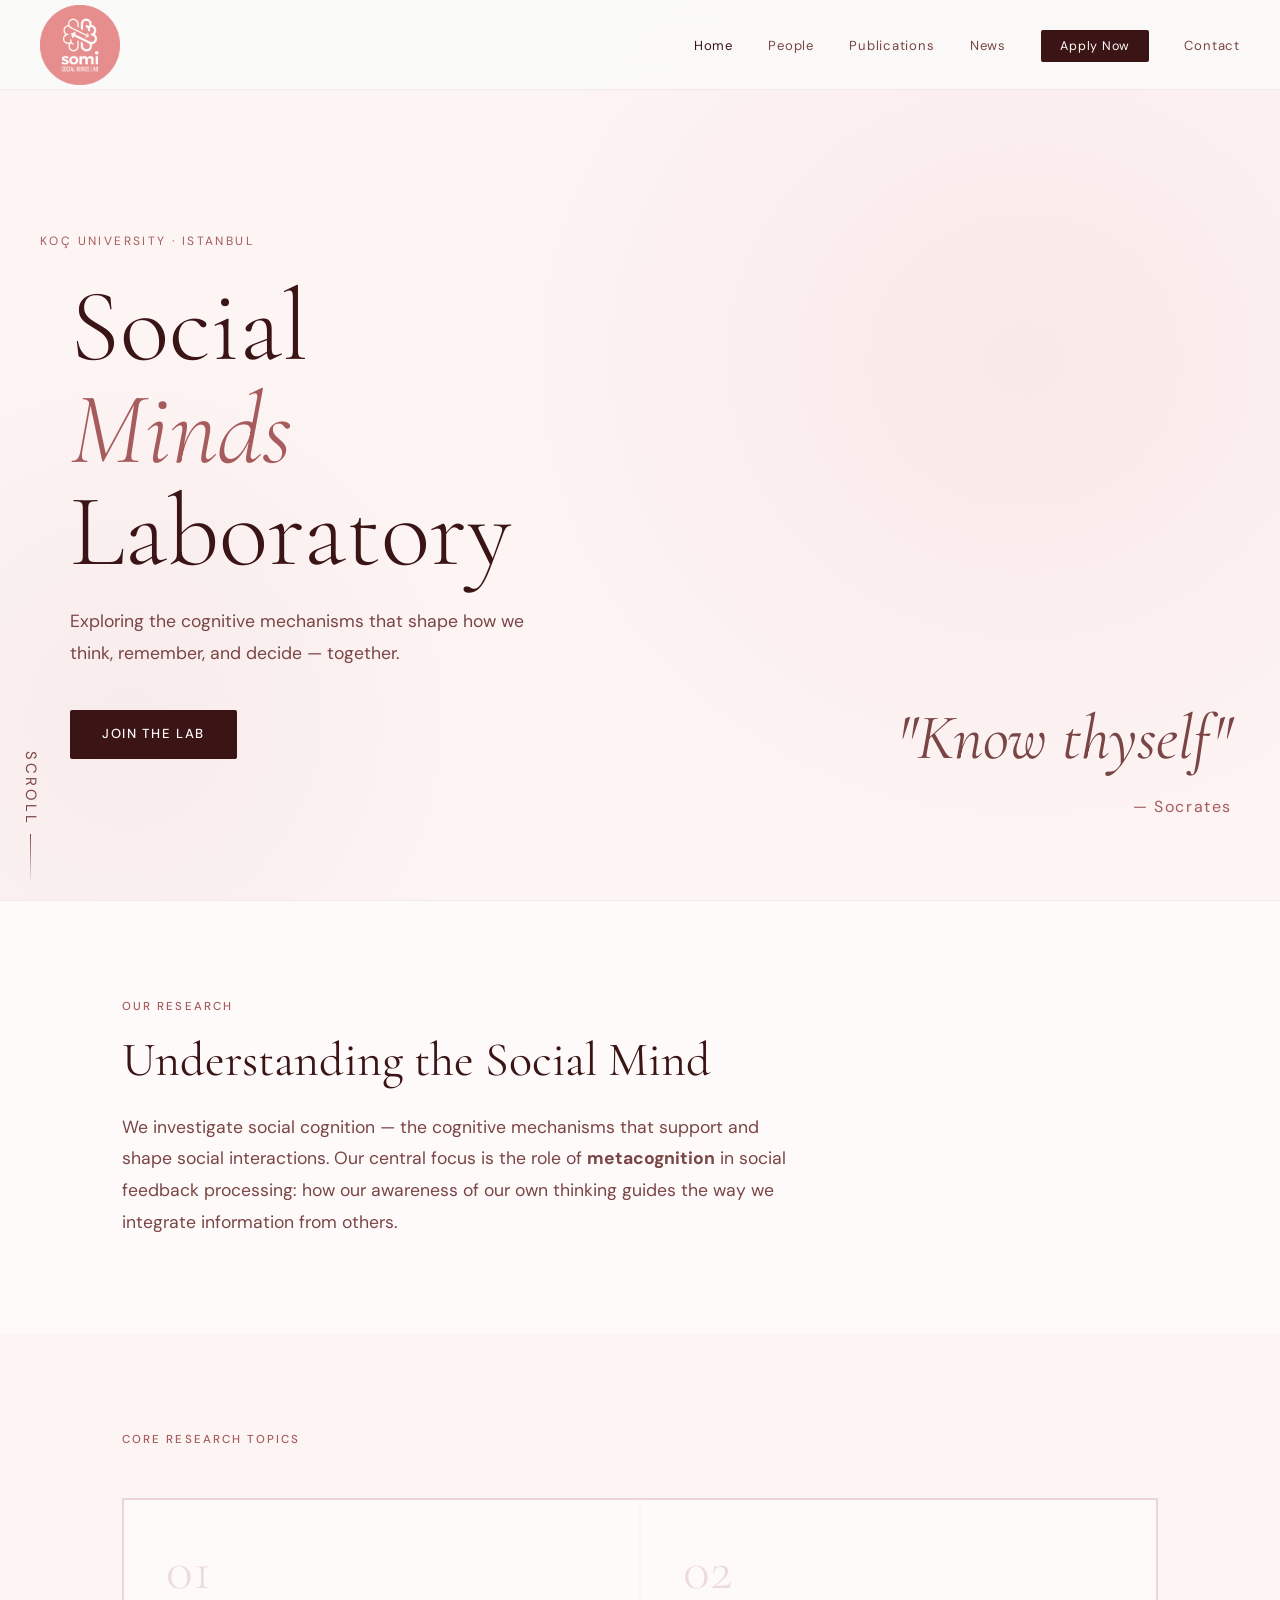
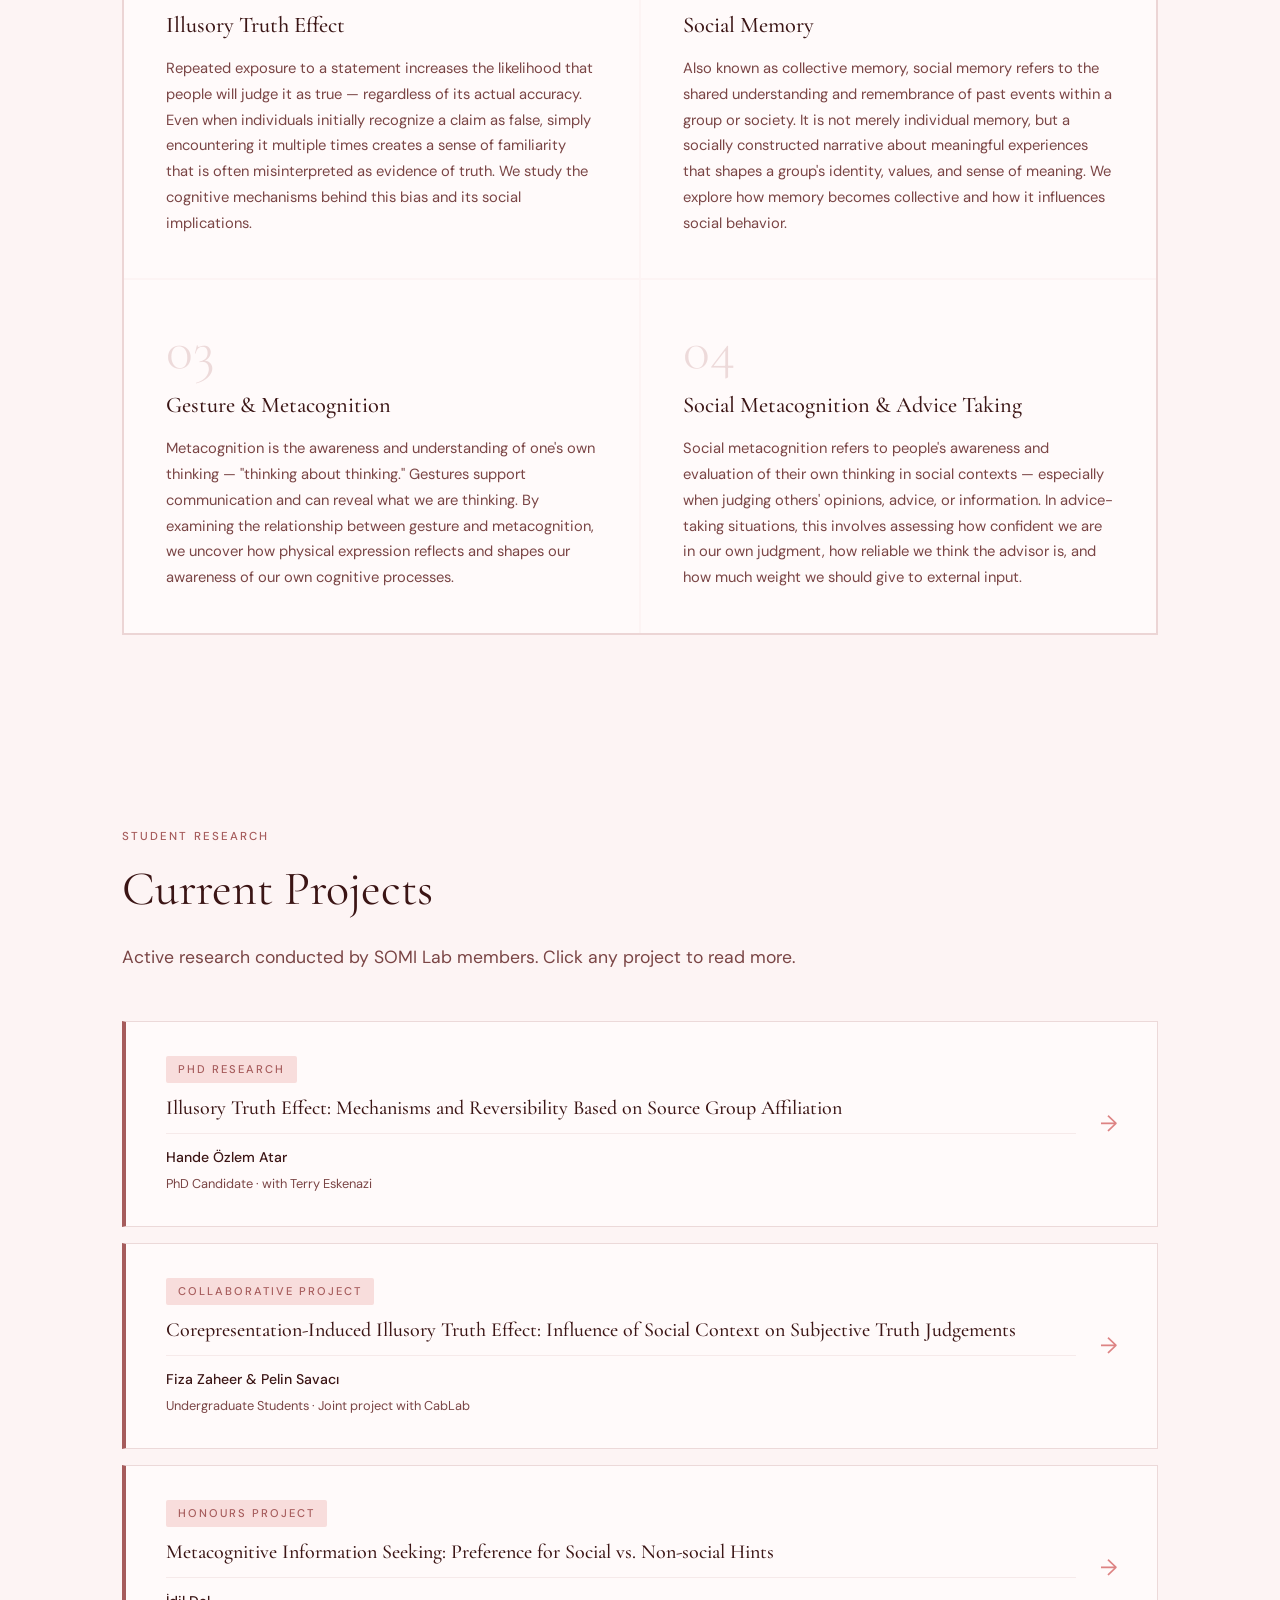
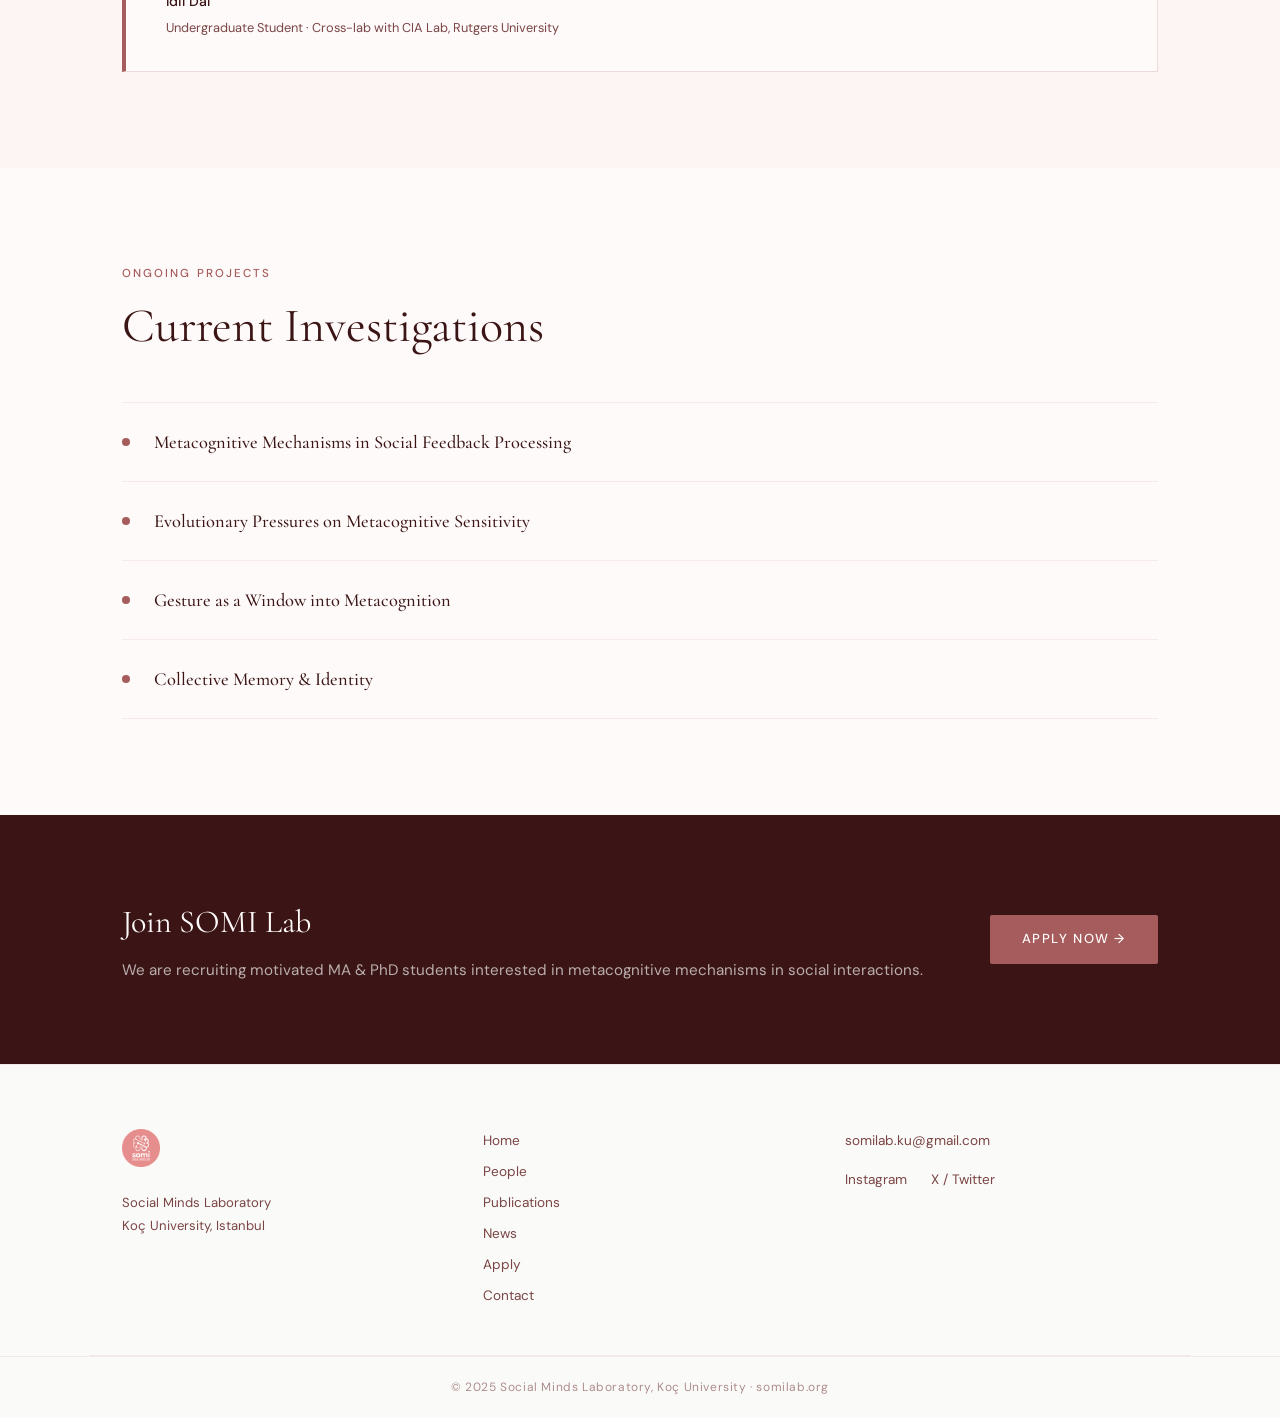
==== index.html @ 59a34cf5 "feat: add tab icon to remaining pages and include team member photos" ====
<!DOCTYPE html>
<html lang="en">
<head>
  <meta charset="UTF-8" />
  <meta name="viewport" content="width=device-width, initial-scale=1.0"/>
  <title>SOMI Lab — Social Minds Laboratory | Koç University</title>
  <link rel="preconnect" href="https://fonts.googleapis.com">
  <link rel="preconnect" href="https://fonts.gstatic.com" crossorigin>
  <link href="https://fonts.googleapis.com/css2?family=Cormorant+Garamond:ital,wght@0,300;0,400;0,500;0,600;1,300;1,400&family=DM+Sans:wght@300;400;500&display=swap" rel="stylesheet">
  <link rel="icon" type="image/png" href="logo.png">
  <link rel="stylesheet" href="style.css">
</head>
<body>

  <!-- NAV -->
  <nav id="navbar">
    <a href="index.html" class="nav-logo">
      <img src="logo.png" alt="SOMI Lab" class="nav-logo-img" onerror="this.style.display='none'; this.nextElementSibling.style.display='flex'">
      <span class="nav-logo-text" style="display:none"><span class="logo-somi">SOMI</span><span class="logo-lab">LAB</span></span>
    </a>
    <button class="hamburger" id="hamburger" aria-label="Menu">
      <span></span><span></span><span></span>
    </button>
    <ul class="nav-links" id="nav-links">
      <li><a href="index.html" class="active">Home</a></li>
      <li><a href="people.html">People</a></li>
      <li><a href="publications.html">Publications</a></li>
      <li><a href="news.html">News</a></li>
      <li><a href="apply.html" class="nav-apply">Apply Now</a></li>
      <li><a href="contact.html">Contact</a></li>
    </ul>
  </nav>

  <!-- HERO -->
  <header class="hero">
    <div class="hero-bg"></div>
    <div class="hero-content">
      <p class="hero-eyebrow">Koç University · Istanbul</p>
      <h1 class="hero-title">Social<br><em>Minds</em><br>Laboratory</h1>
      <p class="hero-sub">Exploring the cognitive mechanisms that shape how we think, remember, and decide — together.</p>
      <a href="apply.html" class="btn-primary">Join the Lab</a>
    </div>
    <div class="hero-quote">
      <blockquote>"Know thyself"</blockquote>
      <cite>— Socrates</cite>
    </div>
    <div class="hero-scroll">
      <span>Scroll</span>
      <div class="scroll-line"></div>
    </div>
  </header>

  <!-- RESEARCH INTRO -->
  <section class="section research-intro">
    <div class="container">
      <div class="section-label">Our Research</div>
      <h2 class="section-title">Understanding the Social Mind</h2>
      <p class="section-lead">We investigate social cognition — the cognitive mechanisms that support and shape social interactions. Our central focus is the role of <strong>metacognition</strong> in social feedback processing: how our awareness of our own thinking guides the way we integrate information from others.</p>
    </div>
  </section>

  <!-- RESEARCH TOPICS -->
  <section class="section topics-section">
    <div class="container">
      <div class="section-label">Core Research Topics</div>
      <div class="topics-grid">

        <div class="topic-card" data-index="01">
          <div class="topic-number">01</div>
          <h3>Illusory Truth Effect</h3>
          <p>Repeated exposure to a statement increases the likelihood that people will judge it as true — regardless of its actual accuracy. Even when individuals initially recognize a claim as false, simply encountering it multiple times creates a sense of familiarity that is often misinterpreted as evidence of truth. We study the cognitive mechanisms behind this bias and its social implications.</p>
        </div>

        <div class="topic-card" data-index="02">
          <div class="topic-number">02</div>
          <h3>Social Memory</h3>
          <p>Also known as collective memory, social memory refers to the shared understanding and remembrance of past events within a group or society. It is not merely individual memory, but a socially constructed narrative about meaningful experiences that shapes a group's identity, values, and sense of meaning. We explore how memory becomes collective and how it influences social behavior.</p>
        </div>

        <div class="topic-card" data-index="03">
          <div class="topic-number">03</div>
          <h3>Gesture &amp; Metacognition</h3>
          <p>Metacognition is the awareness and understanding of one's own thinking — "thinking about thinking." Gestures support communication and can reveal what we are thinking. By examining the relationship between gesture and metacognition, we uncover how physical expression reflects and shapes our awareness of our own cognitive processes.</p>
        </div>

        <div class="topic-card" data-index="04">
          <div class="topic-number">04</div>
          <h3>Social Metacognition &amp; Advice Taking</h3>
          <p>Social metacognition refers to people's awareness and evaluation of their own thinking in social contexts — especially when judging others' opinions, advice, or information. In advice-taking situations, this involves assessing how confident we are in our own judgment, how reliable we think the advisor is, and how much weight we should give to external input.</p>
        </div>

      </div>
    </div>
  </section>

  <!-- STUDENT RESEARCH -->
  <section class="section student-research-section">
    <div class="container">
      <div class="section-label">Student Research</div>
      <h2 class="section-title">Current Projects</h2>
      <p class="section-lead" style="margin-bottom:3rem;">Active research conducted by SOMI Lab members. Click any project to read more.</p>

      <div class="student-research-grid">

        <button type="button" class="student-research-card" data-sr="hande">
          <div class="sr-card-inner">
            <div class="sr-tag">PhD Research</div>
            <h3>Illusory Truth Effect: Mechanisms and Reversibility Based on Source Group Affiliation</h3>
            <div class="sr-meta">
              <span class="sr-author">Hande Özlem Atar</span>
              <span class="sr-role">PhD Candidate · with Terry Eskenazi</span>
            </div>
          </div>
          <span class="sr-arrow">→</span>
        </button>

        <button type="button" class="student-research-card" data-sr="pelin-fiza">
          <div class="sr-card-inner">
            <div class="sr-tag">Collaborative Project</div>
            <h3>Corepresentation-Induced Illusory Truth Effect: Influence of Social Context on Subjective Truth Judgements</h3>
            <div class="sr-meta">
              <span class="sr-author">Fiza Zaheer &amp; Pelin Savacı</span>
              <span class="sr-role">Undergraduate Students · Joint project with CabLab</span>
            </div>
          </div>
          <span class="sr-arrow">→</span>
        </button>

        <button type="button" class="student-research-card" data-sr="idil">
          <div class="sr-card-inner">
            <div class="sr-tag">Honours Project</div>
            <h3>Metacognitive Information Seeking: Preference for Social vs. Non-social Hints</h3>
            <div class="sr-meta">
              <span class="sr-author">İdil Dal</span>
              <span class="sr-role">Undergraduate Student · Cross-lab with CIA Lab, Rutgers University</span>
            </div>
          </div>
          <span class="sr-arrow">→</span>
        </button>

      </div>
    </div>
  </section>

  <!-- STUDENT RESEARCH MODAL -->
  <div class="sr-modal" id="sr-modal" aria-hidden="true" role="dialog" aria-modal="true" aria-labelledby="sr-modal-title">
    <div class="sr-modal-backdrop" data-sr-close></div>
    <div class="sr-modal-card" role="document">
      <button type="button" class="sr-modal-close" data-sr-close aria-label="Close">×</button>
      <div class="sr-modal-tag" id="sr-modal-tag"></div>
      <h3 class="sr-modal-title" id="sr-modal-title"></h3>
      <p class="sr-modal-body" id="sr-modal-body"></p>
      <div class="sr-modal-footer" id="sr-modal-footer"></div>
    </div>
  </div>

  <template id="sr-details">
    <div data-sr="hande"
         data-tag="PhD Research"
         data-title="Illusory Truth Effect: Mechanisms and Reversibility Based on Source Group Affiliation"
         data-body="The illusory truth effect is simply the tendency for repeated information to feel more true. Most research has explained this effect from a cognitive perspective, showing that repetition makes information easier to process, which increases perceived truth. Our research explores the social side of this phenomenon. We investigate whether the source of information matters: Does repeated information seem more believable when it comes from an ingroup member rather than an outgroup member? By studying how repetition and social identity interact, we aim to better understand how people form beliefs in real social environments where information always comes from someone."
         data-author="Hande Özlem Atar"
         data-role="PhD Candidate · in collaboration with Terry Eskenazi">
    </div>
    <div data-sr="pelin-fiza"
         data-tag="Collaborative Project"
         data-title="Corepresentation-Induced Illusory Truth Effect: Influence of Social Context on Subjective Truth Judgements"
         data-body="This study investigates the Joint Illusory Truth Effect, examining whether the tendency to judge repeated information as more true also operates in social contexts. While previous research shows that repetition increases perceived truth through processing fluency, other studies demonstrate that working with a partner influences what people encode and remember (the joint memory effect). We integrate these perspectives to test whether information relevant to a partner also receives higher truth ratings. Participants complete tasks either alone or with a partner and later evaluate the truth of statements. We expect repetition to increase truth ratings and predict that partner-relevant statements will be judged as more true in joint settings."
         data-author="Fiza Zaheer &amp; Pelin Savacı"
         data-role="Undergraduate Students · Joint project with the Cognition and Behaviour Lab (CabLab) under Asst. Prof. Terry Eskenazi &amp; Asst. Prof. Aysecan Boduroglu">
    </div>
    <div data-sr="idil"
         data-tag="Honours Project"
         data-title="Metacognitive Information Seeking: Preference for Social vs. Non-social Hints"
         data-body="Metacognition is commonly defined as 'thinking about thinking.' We mostly measure it by asking people how confident they are in their decision (confidence judgements) or by observing whether they seek out more information before finalising their decision. These metacognitive behaviours are influenced by both the stimulus itself and social cues, such as advice from others. However, the extent to which people value social information may vary from person to person, potentially depending on prior beliefs. In this study, we ask: 'Do people value information from others more (and choose social cues), or do they rely on their own perception (and choose non-social cues) when making a perceptual decision?' Our aim is to uncover how different individuals utilise social information in their metacognitive processes."
         data-author="İdil Dal"
         data-role="Undergraduate Student · Cross-lab Honours Project in collaboration with Prof. Robrecht van der Wel, Director of the Cognition In Action (CIA) Laboratory at Rutgers University">
    </div>
  </template>
  <section class="section projects-teaser">
    <div class="container">
      <div class="section-label">Ongoing Projects</div>
      <h2 class="section-title">Current Investigations</h2>
      <div class="projects-list">
        <button type="button" class="project-item" data-project="metacognitive-feedback">
          <span class="project-dot"></span>
          <div>
            <h4>Metacognitive Mechanisms in Social Feedback Processing</h4>
          </div>
          <span class="project-arrow" aria-hidden="true">→</span>
        </button>
        <button type="button" class="project-item" data-project="evolutionary-pressures">
          <span class="project-dot"></span>
          <div>
            <h4>Evolutionary Pressures on Metacognitive Sensitivity</h4>
          </div>
          <span class="project-arrow" aria-hidden="true">→</span>
        </button>
        <button type="button" class="project-item" data-project="gesture-metacognition">
          <span class="project-dot"></span>
          <div>
            <h4>Gesture as a Window into Metacognition</h4>
          </div>
          <span class="project-arrow" aria-hidden="true">→</span>
        </button>
        <button type="button" class="project-item" data-project="collective-memory">
          <span class="project-dot"></span>
          <div>
            <h4>Collective Memory &amp; Identity</h4>
          </div>
          <span class="project-arrow" aria-hidden="true">→</span>
        </button>
      </div>
    </div>
  </section>

  <!-- ONGOING PROJECTS TEASER -->
  <div class="project-modal" id="project-modal" aria-hidden="true" role="dialog" aria-modal="true" aria-labelledby="project-modal-title">
    <div class="project-modal-backdrop" data-modal-close></div>
    <div class="project-modal-card" role="document">
      <button type="button" class="project-modal-close" data-modal-close aria-label="Close">×</button>
      <div class="project-modal-label">Ongoing Project</div>
      <h3 class="project-modal-title" id="project-modal-title"></h3>
      <p class="project-modal-body"></p>
    </div>
  </div>

  <template id="project-details">
    <div data-project="metacognitive-feedback" data-title="Metacognitive Mechanisms in Social Feedback Processing">How do we weigh social information against our own beliefs? We investigate the cognitive architecture underlying advice taking and social learning.</div>
    <div data-project="evolutionary-pressures" data-title="Evolutionary Pressures on Metacognitive Sensitivity">Exploring whether evolutionary pressures can create transient changes in metacognitive sensitivities in social contexts.</div>
    <div data-project="gesture-metacognition" data-title="Gesture as a Window into Metacognition">Using gesture production and analysis to understand how people monitor and regulate their own thinking during social interaction.</div>
    <div data-project="collective-memory" data-title="Collective Memory &amp; Identity">How socially constructed narratives of the past shape group identity, intergroup dynamics, and individual behavior.</div>
  </template>

  <!-- CTA -->
  <section class="section cta-section">
    <div class="container cta-inner">
      <div class="cta-text">
        <h2>Join SOMI Lab</h2>
        <p>We are recruiting motivated MA &amp; PhD students interested in metacognitive mechanisms in social interactions.</p>
      </div>
      <a href="apply.html" class="btn-primary">Apply Now →</a>
    </div>
  </section>

  <!-- FOOTER -->
  <footer class="footer">
    <div class="container footer-inner">
      <div class="footer-brand">
        <img src="logo.png" alt="SOMI Lab" class="footer-logo-img" onerror="this.style.display='none'">
        <p>Social Minds Laboratory<br>Koç University, Istanbul</p>
      </div>
      <div class="footer-links">
        <a href="index.html">Home</a>
        <a href="people.html">People</a>
        <a href="publications.html">Publications</a>
        <a href="news.html">News</a>
        <a href="apply.html">Apply</a>
        <a href="contact.html">Contact</a>
      </div>
      <div class="footer-contact">
        <a href="mailto:somilab.ku@gmail.com">somilab.ku@gmail.com</a>
        <div class="footer-social">
          <a href="https://www.instagram.com/somilab.ku/" target="_blank">Instagram</a>
          <a href="https://x.com/labsomi" target="_blank">X / Twitter</a>
        </div>
      </div>
    </div>
    <div class="footer-bottom">
      <p>© 2025 Social Minds Laboratory, Koç University · somilab.org</p>
    </div>
  </footer>

  <script src="main.js"></script>
</body>
</html>
---- style.css ----
/* =========================================
   SOMI LAB — style.css
   Aesthetic: Editorial / Academic Refined
   Palette: Off-white, deep slate, warm gold accent
   Fonts: Cormorant Garamond (display) + DM Sans (body)
   ========================================= */

:root {
  --cream: #fdf4f4;
  --white: #fffafa;
  --slate: #3b1515;
  --slate-mid: #5c2a2a;
  --slate-light: #7a4545;
  --gold: #A65C5C;
  --gold-light: #DD8383;
  --gold-pale: #F8DDDC;
  --accent-mid: #E6A9A8;
  --border: rgba(166, 92, 92, 0.2);
  --border-light: rgba(166, 92, 92, 0.10);
  --font-display: 'Cormorant Garamond', Georgia, serif;
  --font-body: 'DM Sans', system-ui, sans-serif;
  --nav-h: 90px;
}

*, *::before, *::after { box-sizing: border-box; margin: 0; padding: 0; }

html { scroll-behavior: smooth; }

body {
  background: var(--white);
  color: var(--slate);
  font-family: var(--font-body);
  font-size: 16px;
  line-height: 1.7;
  -webkit-font-smoothing: antialiased;
}

/* ---- UTILS ---- */
.container {
  max-width: 1100px;
  margin: 0 auto;
  padding: 0 2rem;
}

.section {
  padding: 6rem 0;
}

.section-label {
  font-family: var(--font-body);
  font-size: 0.72rem;
  font-weight: 500;
  letter-spacing: 0.18em;
  text-transform: uppercase;
  color: var(--gold);
  margin-bottom: 1rem;
}

.section-title {
  font-family: var(--font-display);
  font-size: clamp(2rem, 4vw, 3rem);
  font-weight: 400;
  line-height: 1.15;
  color: var(--slate);
  margin-bottom: 1.5rem;
}

.section-lead {
  font-size: 1.1rem;
  color: var(--slate-light);
  max-width: 680px;
  line-height: 1.8;
}

/* ---- NAVBAR ---- */
#navbar {
  position: fixed;
  top: 0; left: 0; right: 0;
  z-index: 100;
  height: var(--nav-h);
  display: flex;
  align-items: center;
  justify-content: space-between;
  padding: 0 2.5rem;
  background: rgba(250, 250, 248, 0.92);
  backdrop-filter: blur(12px);
  border-bottom: 1px solid var(--border-light);
  transition: box-shadow 0.3s;
}

#navbar.scrolled {
  box-shadow: 0 2px 20px rgba(166,92,92,0.10);
}

.nav-logo {
  text-decoration: none;
  display: flex;
  align-items: baseline;
  gap: 0.1em;
}

.logo-somi {
  font-family: var(--font-display);
  font-size: 1.5rem;
  font-weight: 600;
  color: var(--slate);
  letter-spacing: 0.05em;
}

.logo-lab {
  font-family: var(--font-body);
  font-size: 0.75rem;
  font-weight: 400;
  letter-spacing: 0.2em;
  text-transform: uppercase;
  color: var(--gold);
  margin-left: 0.3em;
}

.nav-links {
  list-style: none;
  display: flex;
  align-items: center;
  gap: 2.2rem;
}

.nav-links a {
  text-decoration: none;
  font-size: 0.82rem;
  font-weight: 400;
  letter-spacing: 0.06em;
  color: var(--slate-light);
  transition: color 0.2s;
}

.nav-links a:hover,
.nav-links a.active {
  color: var(--slate);
}

.nav-apply {
  background: var(--slate) !important;
  color: var(--white) !important;
  padding: 0.5rem 1.2rem;
  border-radius: 2px;
  font-size: 0.78rem !important;
  letter-spacing: 0.1em;
  transition: background 0.2s !important;
}

.nav-apply:hover {
  background: var(--gold) !important;
}

.hamburger {
  display: none;
  flex-direction: column;
  gap: 5px;
  background: none;
  border: none;
  cursor: pointer;
  padding: 4px;
}

.hamburger span {
  display: block;
  width: 24px;
  height: 1.5px;
  background: var(--slate);
  transition: all 0.3s;
}

/* ---- HERO ---- */
.hero {
  min-height: 100vh;
  display: flex;
  align-items: center;
  position: relative;
  overflow: hidden;
  padding-top: var(--nav-h);
  background: var(--cream);
}

.hero-bg {
  position: absolute;
  inset: 0;
  background:
    radial-gradient(ellipse 60% 80% at 80% 40%, rgba(221,131,131,0.10) 0%, transparent 70%),
    radial-gradient(ellipse 40% 60% at 10% 80%, rgba(166,92,92,0.06) 0%, transparent 70%);
}

.hero-content {
  position: relative;
  z-index: 1;
  padding: 0 2.5rem;
  max-width: 700px;
  animation: fadeUp 0.9s ease both;
}

.hero-eyebrow {
  font-family: var(--font-body);
  font-size: 0.75rem;
  letter-spacing: 0.2em;
  text-transform: uppercase;
  color: var(--gold);
  margin-bottom: 1.5rem;
}

.hero-title {
  font-family: var(--font-display);
  font-size: clamp(3.5rem, 8vw, 7rem);
  font-weight: 300;
  line-height: 1.0;
  color: var(--slate);
  margin-left: 30px; 
  margin-bottom: 1.5rem;
}

.hero-title em {
  font-style: italic;
  color: var(--gold); 
}

.hero-sub {
  font-size: 1.1rem;
  color: var(--slate-light);
  max-width: 480px;
  line-height: 1.8;
  margin-bottom: 2.5rem;
  margin-left: 30px; 
}

.btn-primary {
  display: inline-block;
  background: var(--slate);
  color: var(--white);
  text-decoration: none;
  padding: 0.85rem 2rem;
  font-size: 0.82rem;
  font-weight: 500;
  letter-spacing: 0.12em;
  text-transform: uppercase;
  border-radius: 2px;
  margin-left: 30px; 
  transition: background 0.2s, transform 0.2s;
}

.btn-primary:hover {
  background: var(--gold);
  transform: translateY(-1px);
}

.btn-outline {
  display: inline-block;
  border: 1px solid var(--slate);
  color: var(--slate);
  text-decoration: none;
  padding: 0.7rem 1.5rem;
  font-size: 0.82rem;
  font-weight: 500;
  letter-spacing: 0.1em;
  text-transform: uppercase;
  border-radius: 2px;
  transition: all 0.2s;
}
.btn-outline:hover {
  background: var(--slate);
  color: var(--white);
}

.hero-quote {
  position: absolute;
  bottom: 5rem;
  right: 3rem;
  text-align: right;
  animation: fadeUp 1.1s 0.3s ease both;
}

.hero-quote blockquote {
  font-family: var(--font-display);
  font-style: italic;
  font-size: 4.0rem;
  color: var(--slate-light);
}

.hero-quote cite {
  font-size: 1.0rem;
  letter-spacing: 0.1em;
  color: var(--gold);
  font-style: normal;
}

.hero-scroll {
  position: absolute;
  left: 1.1em;
  bottom: 1rem;
  display: flex;
  flex-direction: column;
  align-items: center;
  gap: 0.5rem;
}

.hero-scroll span {
  font-size: 0.93rem;
  letter-spacing: 0.2em;
  text-transform: uppercase;
  color: var(--slate-light);
  writing-mode: vertical-lr;
}

.scroll-line {
  width: 1px;
  height: 50px;
  background: linear-gradient(to bottom, var(--slate-light), transparent);
  animation: scrollPulse 2s ease-in-out infinite;
}

/* ---- RESEARCH INTRO ---- */
.research-intro {
  background: var(--white);
  border-top: 1px solid var(--border-light);
}

/* ---- TOPICS ---- */
.topics-section {
  background: var(--cream);
}

.topics-grid {
  display: grid;
  grid-template-columns: 1fr 1fr;
  gap: 2px;
  margin-top: 3rem;
  border: 2px solid var(--border);
}

.topic-card {
  background: var(--white);
  padding: 2.5rem;
  position: relative;
  transition: background 0.3s;
  border: 2px solid transparent;
}

.topic-card:hover {
  background: var(--gold-pale);
  border-color: var(--gold-light);
  z-index: 1;
}

.topic-number {
  font-family: var(--font-display);
  font-size: 3.5rem;
  font-weight: 300;
  color: var(--border);
  line-height: 1;
  margin-bottom: 0.5rem;
  transition: color 0.3s;
}

.topic-card:hover .topic-number {
  color: var(--gold-light);
}

.topic-card h3 {
  font-family: var(--font-display);
  font-size: 1.4rem;
  font-weight: 500;
  color: var(--slate);
  margin-bottom: 0.75rem;
}

.topic-card p {
  font-size: 0.92rem;
  color: var(--slate-light);
  line-height: 1.75;
}

/* ---- PROJECTS ---- */
.projects-teaser {
  background: var(--white);
}

.projects-list {
  margin-top: 3rem;
  display: flex;
  flex-direction: column;
  gap: 0;
}

.project-item {
  display: flex;
  gap: 1.5rem;
  align-items: center;
  padding: 1.75rem 0;
  border-bottom: 1px solid var(--border-light);
  width: 100%;
  background: transparent;
  border-left: none;
  border-right: none;
  border-top: none;
  font-family: inherit;
  text-align: left;
  cursor: pointer;
  color: inherit;
  transition: padding 0.25s ease, background 0.25s ease;
}

.project-item:hover,
.project-item:focus-visible {
  padding-left: 0.75rem;
  background: linear-gradient(90deg, var(--gold-pale) 0%, transparent 100%);
  outline: none;
}

.project-item:focus-visible {
  box-shadow: inset 2px 0 0 var(--gold);
}

.project-item:first-child {
  border-top: 1px solid var(--border-light);
}

.project-dot {
  flex-shrink: 0;
  width: 8px;
  height: 8px;
  border-radius: 50%;
  background: var(--gold);
}

.project-item > div {
  flex: 1;
}

.project-item h4 {
  font-family: var(--font-display);
  font-size: 1.15rem;
  font-weight: 500;
  color: var(--slate);
  margin-bottom: 0;
}

.project-arrow {
  flex-shrink: 0;
  font-family: var(--font-body);
  font-size: 1.1rem;
  color: var(--gold);
  opacity: 0;
  transform: translateX(-6px);
  transition: opacity 0.25s ease, transform 0.25s ease;
}

.project-item:hover .project-arrow,
.project-item:focus-visible .project-arrow {
  opacity: 1;
  transform: translateX(0);
}

/* ---- PROJECT MODAL ---- */
.project-modal {
  position: fixed;
  inset: 0;
  display: none;
  align-items: center;
  justify-content: center;
  z-index: 1000;
  padding: 1.5rem;
}

.project-modal.open {
  display: flex;
}

.project-modal-backdrop {
  position: absolute;
  inset: 0;
  background: rgba(166, 92, 92, 0.55);
  backdrop-filter: blur(4px);
  -webkit-backdrop-filter: blur(4px);
  animation: project-modal-fade 0.25s ease;
}

.project-modal-card {
  position: relative;
  background: var(--white);
  max-width: 560px;
  width: 100%;
  padding: 3rem 2.5rem 2.5rem;
  border-radius: 4px;
  box-shadow: 0 30px 80px -20px rgba(166, 92, 92, 0.35);
  border-top: 3px solid var(--gold);
  animation: project-modal-rise 0.3s cubic-bezier(0.2, 0.8, 0.2, 1);
}

.project-modal-close {
  position: absolute;
  top: 0.75rem;
  right: 1rem;
  background: transparent;
  border: none;
  font-size: 1.75rem;
  line-height: 1;
  color: var(--slate-light);
  cursor: pointer;
  padding: 0.25rem 0.5rem;
  transition: color 0.2s ease;
}

.project-modal-close:hover {
  color: var(--gold);
}

.project-modal-label {
  font-family: var(--font-body);
  font-size: 0.72rem;
  font-weight: 500;
  letter-spacing: 0.18em;
  text-transform: uppercase;
  color: var(--gold);
  margin-bottom: 0.75rem;
}

.project-modal-title {
  font-family: var(--font-display);
  font-size: clamp(1.4rem, 2.5vw, 1.8rem);
  font-weight: 500;
  color: var(--slate);
  line-height: 1.25;
  margin-bottom: 1rem;
}

.project-modal-body {
  font-size: 0.98rem;
  color: var(--slate-light);
  line-height: 1.7;
}

@keyframes project-modal-fade {
  from { opacity: 0; }
  to { opacity: 1; }
}

@keyframes project-modal-rise {
  from { opacity: 0; transform: translateY(12px); }
  to { opacity: 1; transform: translateY(0); }
}

body.modal-open {
  overflow: hidden;
}

/* ---- CTA ---- */
.cta-section {
  background: var(--slate);
  padding: 5rem 0;
}

.cta-inner {
  display: flex;
  align-items: center;
  justify-content: space-between;
  gap: 2rem;
}

.cta-text h2 {
  font-family: var(--font-display);
  font-size: 2rem;
  font-weight: 400;
  color: var(--white);
  margin-bottom: 0.5rem;
}

.cta-text p {
  color: rgba(255,255,255,0.65);
  font-size: 0.95rem;
}

.cta-section .btn-primary {
  background: var(--gold);
  white-space: nowrap;
  flex-shrink: 0;
}

.cta-section .btn-primary:hover {
  background: var(--gold-light);
}

/* ---- PAGE HEADER ---- */
.page-header {
  padding-top: calc(var(--nav-h) + 4rem);
  padding-bottom: 4rem;
  background: var(--cream);
  border-bottom: 1px solid var(--border);
}

.page-header--dark {
  background: var(--slate);
}

.page-header--dark .section-label {
  color: var(--gold-light);
}

.page-header--dark .page-title {
  color: var(--white);
}

.page-header--dark .page-subtitle {
  color: rgba(255,255,255,0.6);
}

.page-title {
  font-family: var(--font-display);
  font-size: clamp(2.5rem, 6vw, 4.5rem);
  font-weight: 300;
  color: var(--slate);
  line-height: 1.1;
  margin-bottom: 0.75rem;
}

.page-subtitle {
  font-family: var(--font-display);
  font-style: italic;
  font-size: 1.15rem;
  color: var(--slate-light);
}

/* ---- PEOPLE ---- */
.people-category-label {
  font-size: 0.72rem;
  font-weight: 500;
  letter-spacing: 0.18em;
  text-transform: uppercase;
  color: var(--gold);
  margin-bottom: 2.5rem;
  padding-bottom: 0.75rem;
  border-bottom: 1px solid var(--border);
}

.person-pi {
  display: flex;
  gap: 3rem;
  align-items: flex-start;
}

.person-photo-placeholder {
  width: 180px;
  height: 220px;
  background: var(--gold-pale);
  border: 1px solid var(--gold-light);
  flex-shrink: 0;
  display: flex;
  align-items: center;
  justify-content: center;
  font-family: var(--font-display);
  font-size: 1.8rem;
  font-weight: 300;
  color: var(--gold);
  letter-spacing: 0.05em;
}

.person-photo-placeholder.sm {
  width: 100px;
  height: 120px;
  font-size: 1.1rem;
}

.person-photo-placeholder.new-member {
  background: var(--border-light);
  border-color: var(--border);
  color: var(--border);
  font-size: 2rem;
}


.person-photo-wrap {
  width: 250px;         
  height: 250px;        
  overflow: hidden;     
  border-radius: 15px;  
  flex-shrink: 0;
}


.person-photo {
  width: 100%;
  height: 100%;
  object-fit: cover;    
}
.person-name {
  font-family: var(--font-display);
  font-size: 2rem;
  font-weight: 400;
  color: var(--slate);
  margin-bottom: 0.3rem;
}

.person-role {
  font-size: 0.8rem;
  font-weight: 500;
  letter-spacing: 0.1em;
  text-transform: uppercase;
  color: var(--gold);
  margin-bottom: 1rem;
}

.person-bio {
  color: var(--slate-light);
  line-height: 1.8;
  margin-bottom: 1rem;
  font-size: 0.95rem;
}

.person-email {
  font-size: 0.85rem;
  color: var(--gold);
  text-decoration: none;
  border-bottom: 1px solid var(--gold-light);
  padding-bottom: 1px;
  transition: color 0.2s;
}

.person-email:hover { color: var(--slate); }

.people-section--alt {
  background: var(--cream);
}

.people-grid {
  display: grid;
  grid-template-columns: repeat(auto-fill, minmax(300px, 1fr));
  gap: 2.5rem;
}

.person-card-sm {
  display: flex;
  flex-direction: column;
  gap: 1.2rem;
}

.person-card--new .person-photo-placeholder {
  opacity: 0.4;
}

.person-info-sm h3 {
  font-family: var(--font-display);
  font-size: 1.4rem;
  font-weight: 400;
  color: var(--slate);
  margin-bottom: 0.2rem;
}

.person-info-sm p {
  font-size: 0.88rem;
  color: var(--slate-light);
  line-height: 1.7;
  margin-bottom: 0.5rem;
}

/* ---- PUBLICATIONS ---- */
.pub-section {
  background: var(--white);
}

.pub-category {
  font-family: var(--font-display);
  font-size: 1.6rem;
  font-weight: 400;
  color: var(--slate);
  margin-bottom: 2rem;
  padding-bottom: 0.75rem;
  border-bottom: 2px solid var(--border);
}

.pub-list {
  display: flex;
  flex-direction: column;
}

.pub-item {
  display: flex;
  gap: 2rem;
  align-items: baseline;
  padding: 1.4rem 0;
  border-bottom: 1px solid var(--border-light);
  transition: background 0.2s;
}

.pub-item:hover {
  background: var(--cream);
  margin: 0 -1.5rem;
  padding-left: 1.5rem;
  padding-right: 1.5rem;
}

.pub-year {
  font-family: var(--font-display);
  font-size: 1rem;
  font-weight: 500;
  color: var(--gold);
  min-width: 3.5rem;
  flex-shrink: 0;
}

.pub-content p {
  font-size: 0.9rem;
  color: var(--slate-light);
  line-height: 1.7;
}

.pub-content a {
  color: var(--gold);
  text-decoration: none;
}

.pub-content a:hover { text-decoration: underline; }

.pub-content em {
  font-style: italic;
  color: var(--slate);
}

/* ---- APPLY ---- */
.apply-section {
  background: var(--white);
}

.apply-grid {
  display: grid;
  grid-template-columns: 1fr 340px;
  gap: 5rem;
  align-items: start;
}

.apply-intro h2 {
  font-family: var(--font-display);
  font-size: 1.8rem;
  font-weight: 400;
  color: var(--slate);
  margin-bottom: 1rem;
}

.apply-intro p {
  color: var(--slate-light);
  line-height: 1.8;
  margin-bottom: 0.75rem;
}

.apply-topics {
  background: var(--cream);
  border-left: 3px solid var(--gold);
  padding: 1.25rem 1.5rem;
  margin: 1.5rem 0;
}

.apply-topics-label {
  font-size: 0.78rem;
  font-weight: 500;
  letter-spacing: 0.1em;
  text-transform: uppercase;
  color: var(--gold);
  margin-bottom: 0.5rem;
}

.apply-topics ul {
  list-style: none;
  padding: 0;
}

.apply-topics li {
  font-size: 0.9rem;
  color: var(--slate-light);
  padding: 0.2rem 0;
}

.apply-topics li::before {
  content: "→ ";
  color: var(--gold);
}

.apply-note {
  background: var(--gold-pale);
  border: 1px solid var(--gold-light);
  padding: 1rem 1.25rem;
  border-radius: 2px;
  font-size: 0.9rem;
  color: var(--slate-light);
  margin: 1.5rem 0;
}

.apply-sidebar {
  display: flex;
  flex-direction: column;
  gap: 1rem;
  position: sticky;
  top: calc(var(--nav-h) + 2rem);
}

.apply-sidebar-card {
  background: var(--cream);
  padding: 1.5rem;
  border: 1px solid var(--border);
}

.apply-sidebar-card--highlight {
  background: var(--slate);
  border-color: var(--slate);
}

.apply-sidebar-card--highlight h3,
.apply-sidebar-card--highlight p {
  color: rgba(255,255,255,0.85);
}

.sidebar-icon {
  font-size: 1.5rem;
  margin-bottom: 0.5rem;
}

.apply-sidebar-card h3 {
  font-family: var(--font-display);
  font-size: 1.1rem;
  font-weight: 500;
  color: var(--slate);
  margin-bottom: 0.5rem;
}

.apply-sidebar-card p {
  font-size: 0.85rem;
  color: var(--slate-light);
  line-height: 1.6;
}

/* ---- NEWS ---- */
.news-section {
  background: var(--white);
}

.news-grid {
  display: grid;
  grid-template-columns: 1fr 1fr;
  gap: 2px;
  margin-top: 1rem;
  border: 1px solid var(--border);
}

.news-card {
  background: var(--white);
  padding: 2.5rem;
  border: 1px solid transparent;
  transition: all 0.2s;
}

.news-card:hover {
  background: var(--cream);
}

.news-card--placeholder {
  background: var(--cream);
  opacity: 0.7;
}

.news-date {
  font-size: 0.72rem;
  font-weight: 500;
  letter-spacing: 0.2em;
  text-transform: uppercase;
  color: var(--gold);
  margin-bottom: 0.75rem;
}

.news-card h3 {
  font-family: var(--font-display);
  font-size: 1.2rem;
  font-weight: 500;
  color: var(--slate);
  margin-bottom: 0.75rem;
  line-height: 1.3;
}

.news-card p {
  font-size: 0.9rem;
  color: var(--slate-light);
  line-height: 1.7;
}

.news-card a {
  color: var(--gold);
  text-decoration: none;
}

/* ---- CONTACT ---- */
.contact-section {
  background: var(--white);
}

.contact-grid {
  display: grid;
  grid-template-columns: 1fr 1fr;
  gap: 5rem;
  align-items: start;
}

.contact-info h2 {
  font-family: var(--font-display);
  font-size: 2rem;
  font-weight: 400;
  color: var(--slate);
  margin-bottom: 2rem;
}

.contact-block {
  display: flex;
  gap: 1.25rem;
  align-items: flex-start;
  padding: 1.25rem 0;
  border-bottom: 1px solid var(--border-light);
}

.contact-icon {
  font-size: 1.2rem;
  flex-shrink: 0;
  margin-top: 0.1rem;
}

.contact-block strong {
  display: block;
  font-size: 0.75rem;
  font-weight: 500;
  letter-spacing: 0.12em;
  text-transform: uppercase;
  color: var(--gold);
  margin-bottom: 0.3rem;
}

.contact-block p {
  font-size: 0.9rem;
  color: var(--slate-light);
  line-height: 1.7;
}

.contact-block a {
  color: var(--gold);
  text-decoration: none;
  display: block;
  line-height: 1.8;
}

.contact-block a:hover { text-decoration: underline; }

.contact-map-placeholder {
  background: var(--cream);
  border: 1px solid var(--border);
  display: flex;
  align-items: center;
  justify-content: center;
  min-height: 350px;
}

.map-inner {
  text-align: center;
  padding: 2rem;
}

.map-inner p {
  margin-bottom: 0.5rem;
  color: var(--slate-light);
}

.map-inner p:first-child {
  font-size: 3rem;
  margin-bottom: 1rem;
}

.map-inner strong {
  color: var(--slate);
}

.map-inner .btn-outline {
  margin-top: 1.5rem;
}

/* ---- FOOTER ---- */
.footer {
  background: rgba(250, 250, 248, 0.92);
  border-top: 1px solid var(--border-light);
  padding: 4rem 0 0;
}

.footer-inner {
  display: grid;
  grid-template-columns: 1fr 1fr 1fr;
  gap: 3rem;
  padding-bottom: 3rem;
  border-bottom: 1px solid var(--border-light);
}

.footer-brand .logo-somi {
  color: var(--slate);
  font-size: 1.3rem;
}

.footer-brand p {
  font-size: 0.82rem;
  color: var(--slate-light);
  line-height: 1.8;
  margin-top: 0.5rem;
}

.footer-links {
  display: flex;
  flex-direction: column;
  gap: 0.5rem;
}

.footer-links a {
  text-decoration: none;
  font-size: 0.85rem;
  color: var(--slate-light);
  transition: color 0.2s;
}

.footer-links a:hover {
  color: var(--slate);
}

.footer-contact a {
  display: block;
  font-size: 0.85rem;
  color: var(--slate-light);
  text-decoration: none;
  margin-bottom: 0.5rem;
  transition: color 0.2s;
}

.footer-contact a:hover { color: var(--slate); }

.footer-social {
  display: flex;
  gap: 1.5rem;
  margin-top: 1rem;
}

.footer-bottom {
  text-align: center;
  padding: 1.25rem 2rem;
  border-top: 1px solid var(--border-light);
}

.footer-bottom p {
  font-size: 0.75rem;
  color: var(--slate-light);
  opacity: 0.6;
  letter-spacing: 0.05em;
}

/* ---- ANIMATIONS ---- */
@keyframes fadeUp {
  from { opacity: 0; transform: translateY(24px); }
  to   { opacity: 1; transform: translateY(0); }
}

@keyframes scrollPulse {
  0%, 100% { opacity: 0.4; transform: scaleY(0.7); transform-origin: top; }
  50%       { opacity: 1;   transform: scaleY(1.0); }
}

.reveal {
  opacity: 0;
  transform: translateY(20px);
  transition: opacity 0.6s ease, transform 0.6s ease;
}
.reveal.visible {
  opacity: 1;
  transform: none;
}

/* ---- RESPONSIVE ---- */
@media (max-width: 900px) {
  .topics-grid { grid-template-columns: 1fr; }
  .person-pi { flex-direction: column; }
  .apply-grid { grid-template-columns: 1fr; }
  .apply-sidebar { position: static; }
  .contact-grid { grid-template-columns: 1fr; }
  .news-grid { grid-template-columns: 1fr; }
  .footer-inner { grid-template-columns: 1fr; gap: 2rem; }
  .cta-inner { flex-direction: column; text-align: center; }
  .hero-quote { display: none; }
}

@media (max-width: 700px) {
  .nav-links {
    display: none;
    position: fixed;
    top: var(--nav-h);
    left: 0; right: 0;
    background: var(--white);
    flex-direction: column;
    padding: 2rem;
    gap: 1.5rem;
    border-bottom: 1px solid var(--border);
    box-shadow: 0 10px 30px rgba(0,0,0,0.08);
  }
  .nav-links.open { display: flex; }
  .hamburger { display: flex; }
  .hero-scroll { display: none; }
  .section { padding: 4rem 0; }
  .page-header { padding-top: calc(var(--nav-h) + 2.5rem); padding-bottom: 2.5rem; }
}

.footer-logo-img {
  height: 38px;
  width: auto;
  object-fit: contain;
  margin-bottom: 0.5rem;
}

/* ---- LOGO ---- */
.nav-logo-img {
  height: 80px;
  width: auto;
  display: block;
  object-fit: contain;
}

.nav-logo-text {
  align-items: baseline;
  gap: 0.1em;
}

/* ---- STUDENT RESEARCH SECTION ---- */
.student-research-section {
  background: var(--cream);
}

.student-research-grid {
  display: grid;
  grid-template-columns: 1fr;
  gap: 1rem;
}

/* Clickable card — now a button */
.student-research-card {
  all: unset;
  display: flex;
  align-items: center;
  justify-content: space-between;
  gap: 1.5rem;
  background: var(--white);
  border: 1px solid var(--border);
  border-left: 4px solid var(--gold);
  padding: 2rem 2.5rem;
  cursor: pointer;
  text-align: left;
  width: 100%;
  box-sizing: border-box;
  transition: border-color 0.2s, box-shadow 0.2s, background 0.2s;
}

.student-research-card:hover {
  border-left-color: var(--gold-light);
  background: var(--gold-pale);
  box-shadow: 0 4px 24px rgba(166, 92, 92, 0.12);
}

.student-research-card:focus-visible {
  outline: 2px solid var(--gold);
  outline-offset: 2px;
}

.sr-card-inner {
  flex: 1;
}

.sr-tag {
  font-size: 0.7rem;
  font-weight: 500;
  letter-spacing: 0.18em;
  text-transform: uppercase;
  color: var(--gold);
  background: var(--gold-pale);
  display: inline-block;
  padding: 0.25rem 0.75rem;
  border-radius: 2px;
  margin-bottom: 0.75rem;
}

.student-research-card h3 {
  font-family: var(--font-display);
  font-size: 1.25rem;
  font-weight: 500;
  color: var(--slate);
  line-height: 1.3;
  margin-bottom: 0.75rem;
}

.sr-meta {
  display: flex;
  flex-direction: column;
  gap: 0.15rem;
  padding-top: 0.75rem;
  border-top: 1px solid var(--border-light);
}

.sr-author {
  font-weight: 500;
  font-size: 0.88rem;
  color: var(--slate);
}

.sr-role {
  font-size: 0.8rem;
  color: var(--slate-light);
}

.sr-arrow {
  font-size: 1.4rem;
  color: var(--gold-light);
  flex-shrink: 0;
  transition: transform 0.2s, color 0.2s;
}

.student-research-card:hover .sr-arrow {
  transform: translateX(4px);
  color: var(--gold);
}

/* ---- STUDENT RESEARCH MODAL ---- */
.sr-modal {
  position: fixed;
  inset: 0;
  z-index: 200;
  display: flex;
  align-items: center;
  justify-content: center;
  padding: 1.5rem;
  opacity: 0;
  pointer-events: none;
  transition: opacity 0.25s ease;
}

.sr-modal.open {
  opacity: 1;
  pointer-events: all;
}

.sr-modal-backdrop {
  position: absolute;
  inset: 0;
  background: rgba(59, 21, 21, 0.55);
  backdrop-filter: blur(4px);
  cursor: pointer;
}

.sr-modal-card {
  position: relative;
  background: var(--white);
  max-width: 680px;
  width: 100%;
  max-height: 85vh;
  overflow-y: auto;
  padding: 3rem;
  border-top: 4px solid var(--gold);
  box-shadow: 0 24px 80px rgba(59, 21, 21, 0.22);
  transform: translateY(16px);
  transition: transform 0.3s ease;
}

.sr-modal.open .sr-modal-card {
  transform: translateY(0);
}

.sr-modal-close {
  position: absolute;
  top: 1.25rem;
  right: 1.5rem;
  background: none;
  border: none;
  font-size: 1.6rem;
  color: var(--slate-light);
  cursor: pointer;
  line-height: 1;
  padding: 0.2rem 0.5rem;
  border-radius: 2px;
  transition: color 0.2s, background 0.2s;
}

.sr-modal-close:hover {
  color: var(--slate);
  background: var(--gold-pale);
}

.sr-modal-tag {
  font-size: 0.68rem;
  font-weight: 500;
  letter-spacing: 0.2em;
  text-transform: uppercase;
  color: var(--gold);
  background: var(--gold-pale);
  display: inline-block;
  padding: 0.25rem 0.75rem;
  border-radius: 2px;
  margin-bottom: 1.25rem;
}

.sr-modal-title {
  font-family: var(--font-display);
  font-size: 1.6rem;
  font-weight: 500;
  color: var(--slate);
  line-height: 1.25;
  margin-bottom: 1.5rem;
}

.sr-modal-body {
  font-size: 0.95rem;
  color: var(--slate-light);
  line-height: 1.85;
  margin-bottom: 2rem;
}

.sr-modal-footer {
  padding-top: 1.25rem;
  border-top: 1px solid var(--border);
}

.sr-modal-author {
  display: block;
  font-weight: 500;
  font-size: 0.92rem;
  color: var(--slate);
  margin-bottom: 0.25rem;
}

.sr-modal-role {
  font-size: 0.83rem;
  color: var(--slate-light);
  line-height: 1.6;
}

/* prevent body scroll when modal open */
body.sr-modal-open {
  overflow: hidden;
}

@media (max-width: 700px) {
  .student-research-card { padding: 1.25rem 1.5rem; }
  .sr-modal-card { padding: 2rem 1.5rem; }
  .sr-modal-title { font-size: 1.25rem; }
}
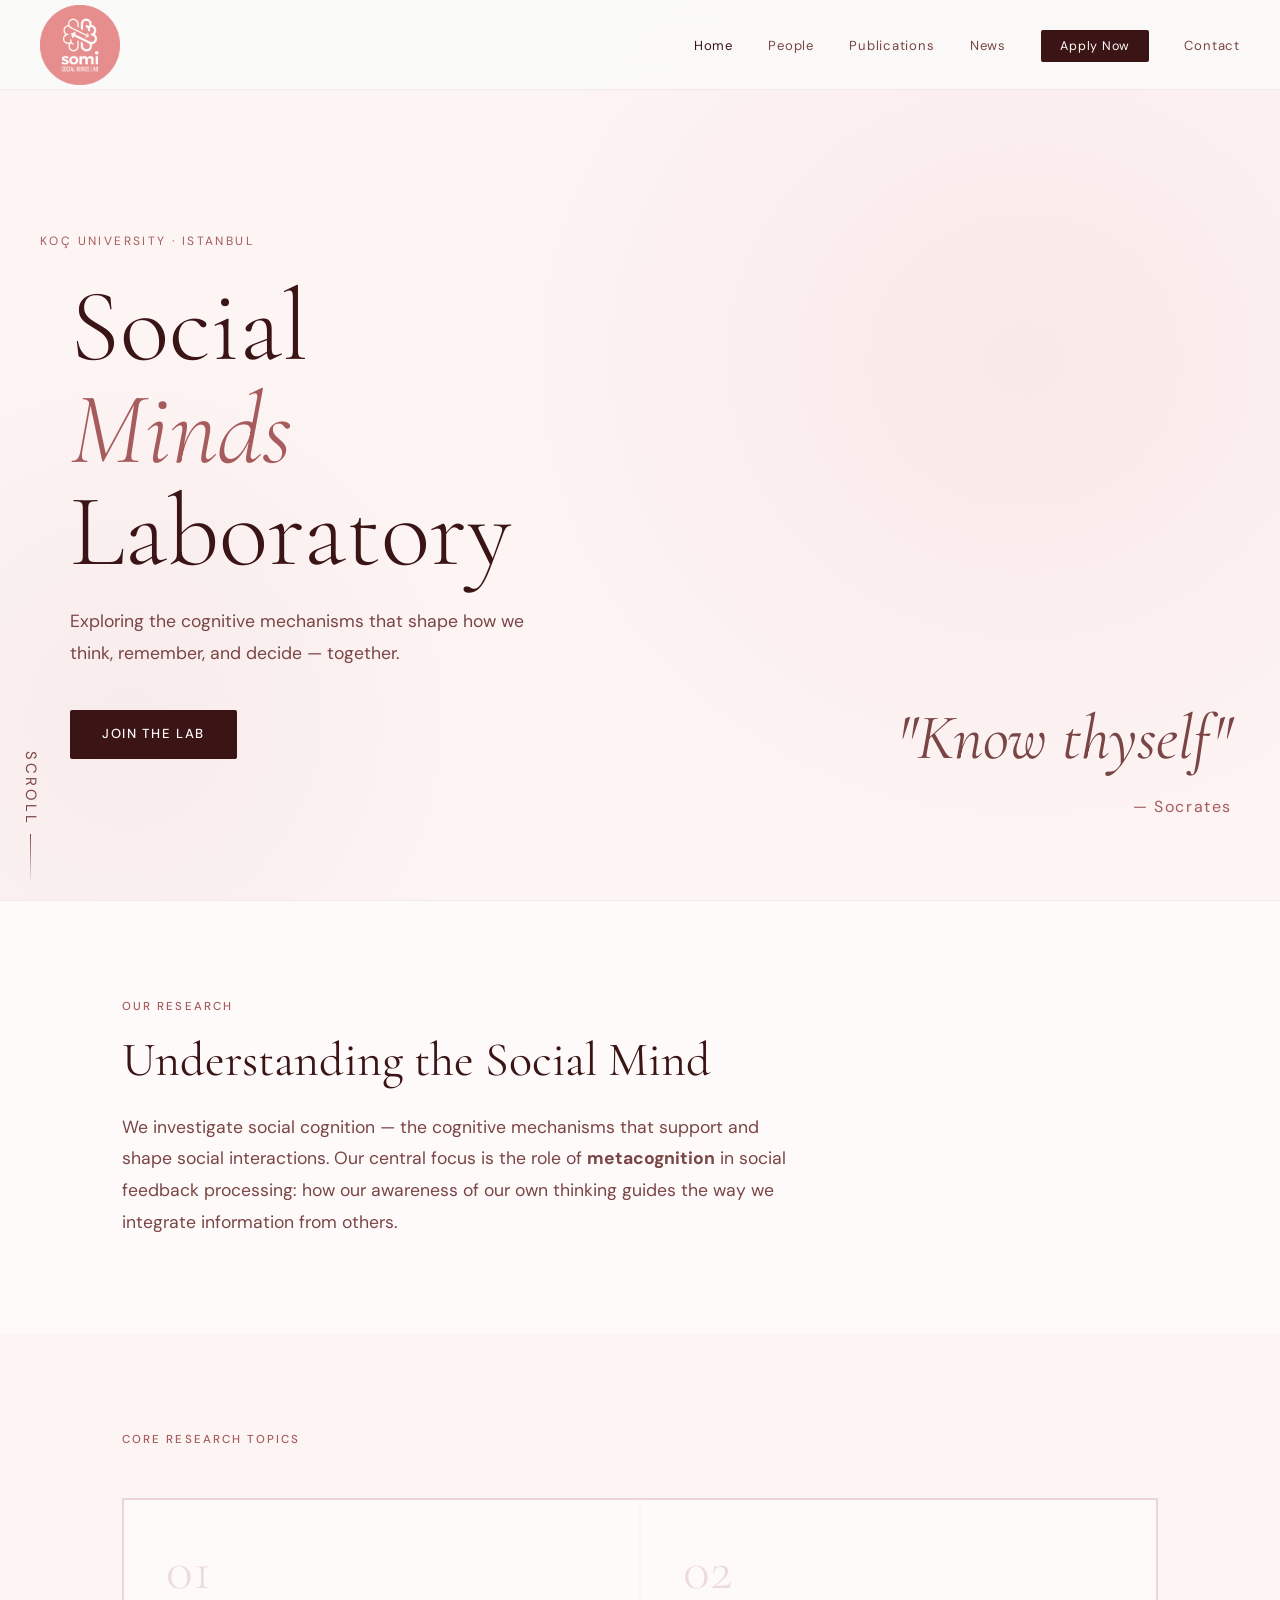
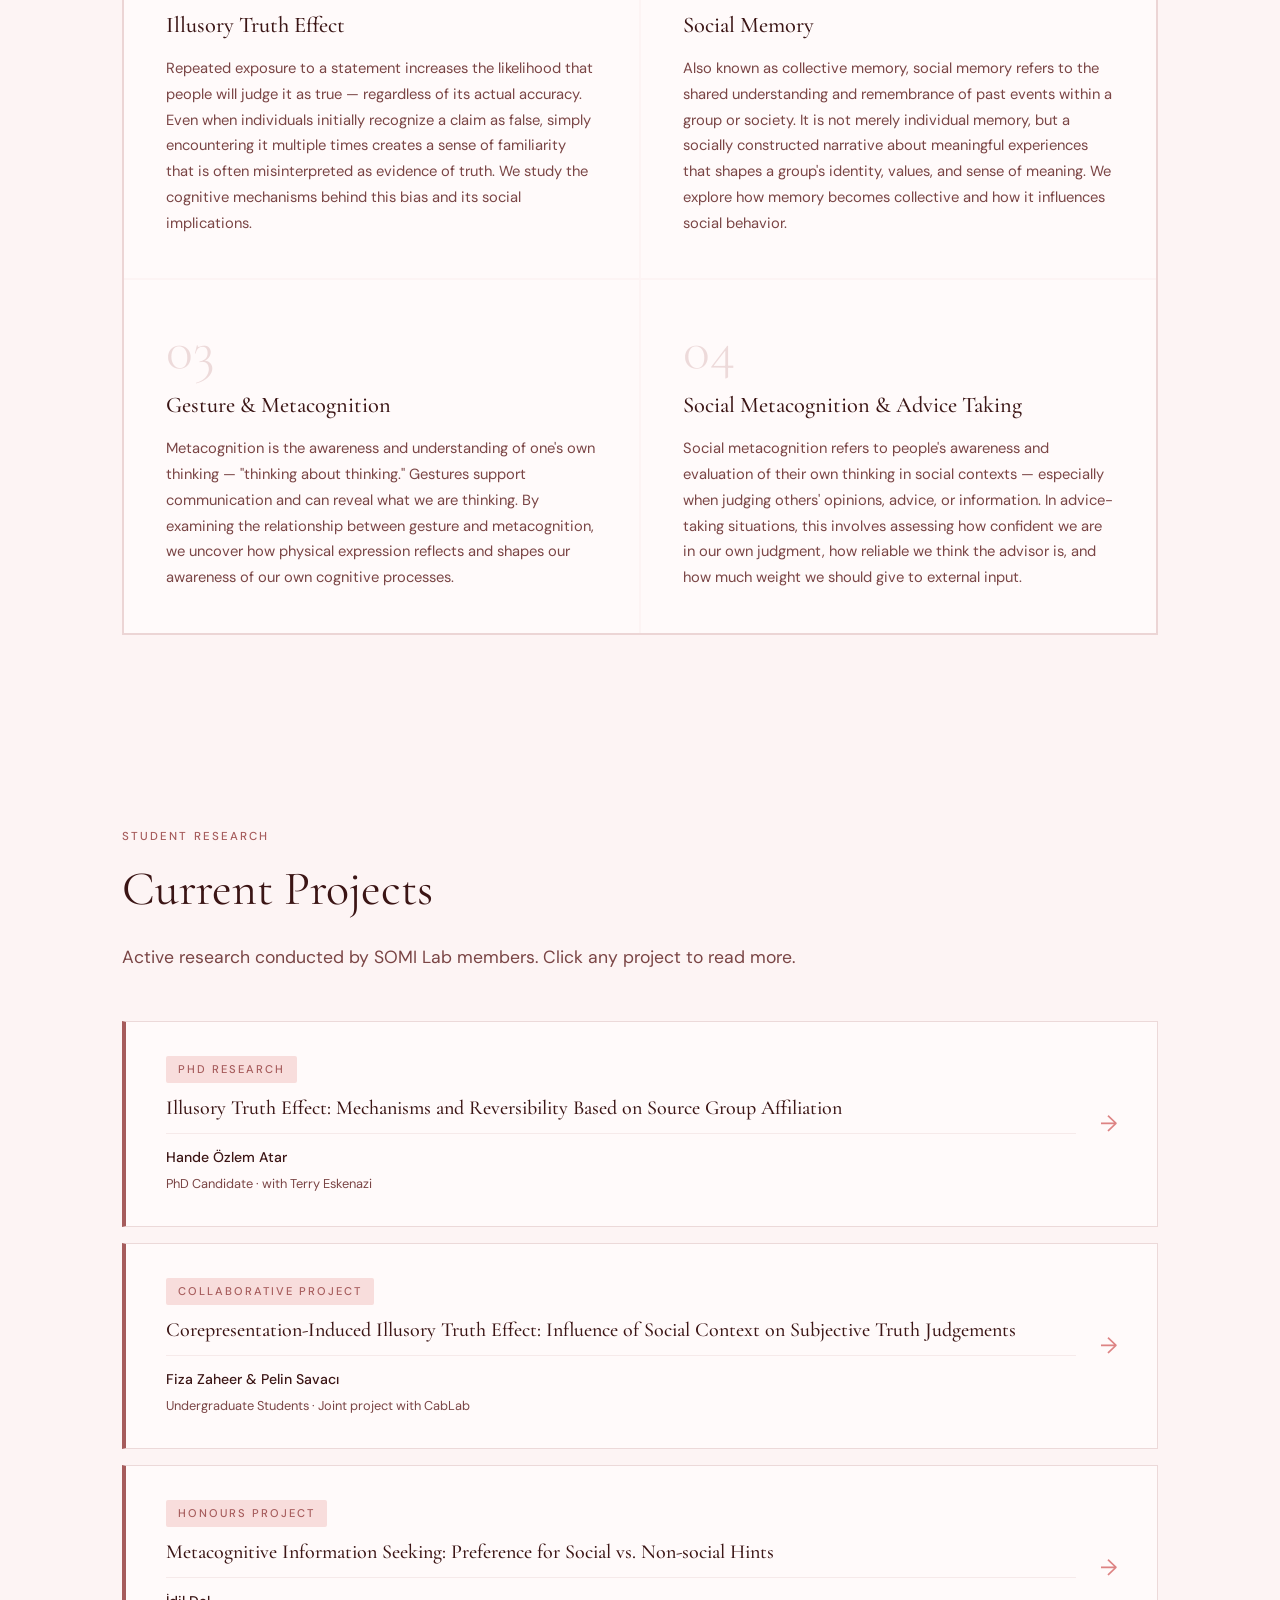
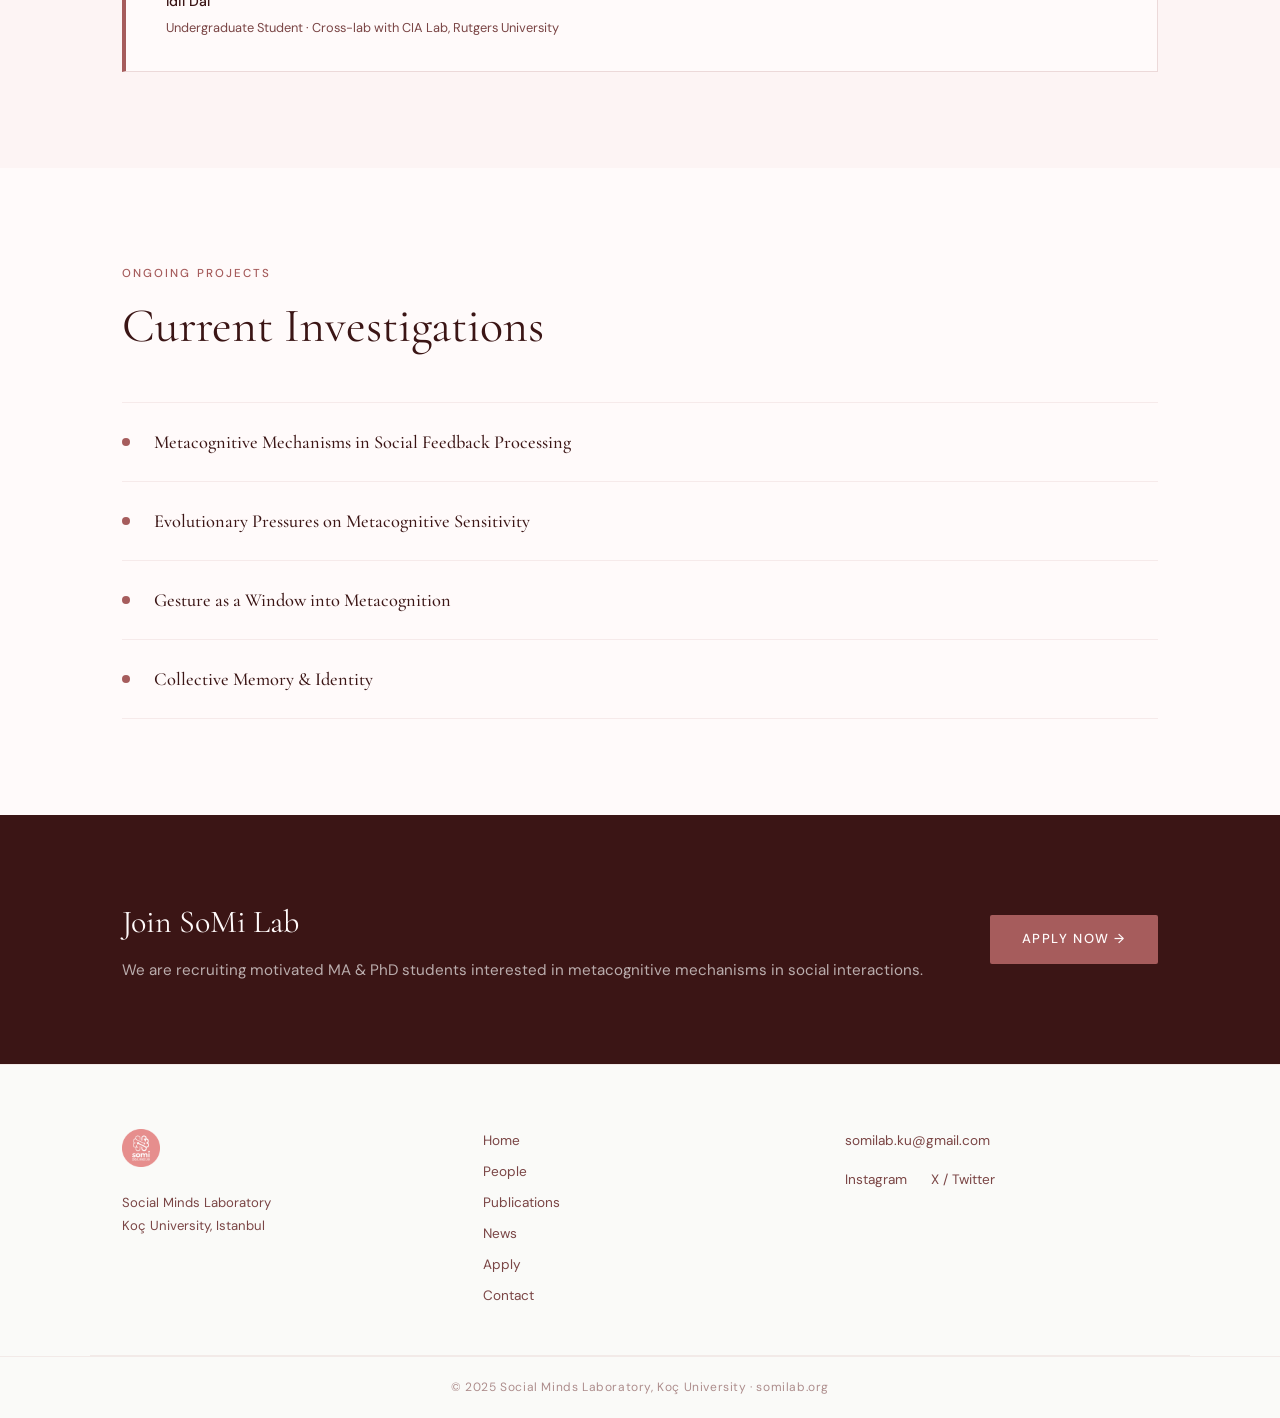
==== commit d6272e49: "feat: update team member bios, add Derin Kiziltas, and standardize titles to SoMi Lab" ====
--- a/index.html
+++ b/index.html
@@ -3,11 +3,13 @@
 <head>
   <meta charset="UTF-8" />
   <meta name="viewport" content="width=device-width, initial-scale=1.0"/>
-  <title>SOMI Lab — Social Minds Laboratory | Koç University</title>
+  <title>SoMi Lab — Social Minds Laboratory | Koç University</title>
   <link rel="preconnect" href="https://fonts.googleapis.com">
   <link rel="preconnect" href="https://fonts.gstatic.com" crossorigin>
   <link href="https://fonts.googleapis.com/css2?family=Cormorant+Garamond:ital,wght@0,300;0,400;0,500;0,600;1,300;1,400&family=DM+Sans:wght@300;400;500&display=swap" rel="stylesheet">
   <link rel="icon" type="image/png" href="logo.png">
+  <link rel="shortcut icon" type="image/png" href="logo.png">
+  <link rel="apple-touch-icon" href="logo.png">
   <link rel="stylesheet" href="style.css">
 </head>
 <body>
@@ -15,8 +17,8 @@
   <!-- NAV -->
   <nav id="navbar">
     <a href="index.html" class="nav-logo">
-      <img src="logo.png" alt="SOMI Lab" class="nav-logo-img" onerror="this.style.display='none'; this.nextElementSibling.style.display='flex'">
-      <span class="nav-logo-text" style="display:none"><span class="logo-somi">SOMI</span><span class="logo-lab">LAB</span></span>
+      <img src="logo.png" alt="SoMi Lab" class="nav-logo-img" onerror="this.style.display='none'; this.nextElementSibling.style.display='flex'">
+      <span class="nav-logo-text" style="display:none"><span class="logo-somi">SoMi</span><span class="logo-lab">LAB</span></span>
     </a>
     <button class="hamburger" id="hamburger" aria-label="Menu">
       <span></span><span></span><span></span>
@@ -236,7 +238,7 @@
   <section class="section cta-section">
     <div class="container cta-inner">
       <div class="cta-text">
-        <h2>Join SOMI Lab</h2>
+        <h2>Join SoMi Lab</h2>
         <p>We are recruiting motivated MA &amp; PhD students interested in metacognitive mechanisms in social interactions.</p>
       </div>
       <a href="apply.html" class="btn-primary">Apply Now →</a>
@@ -247,7 +249,7 @@
   <footer class="footer">
     <div class="container footer-inner">
       <div class="footer-brand">
-        <img src="logo.png" alt="SOMI Lab" class="footer-logo-img" onerror="this.style.display='none'">
+        <img src="logo.png" alt="SoMi Lab" class="footer-logo-img" onerror="this.style.display='none'">
         <p>Social Minds Laboratory<br>Koç University, Istanbul</p>
       </div>
       <div class="footer-links">
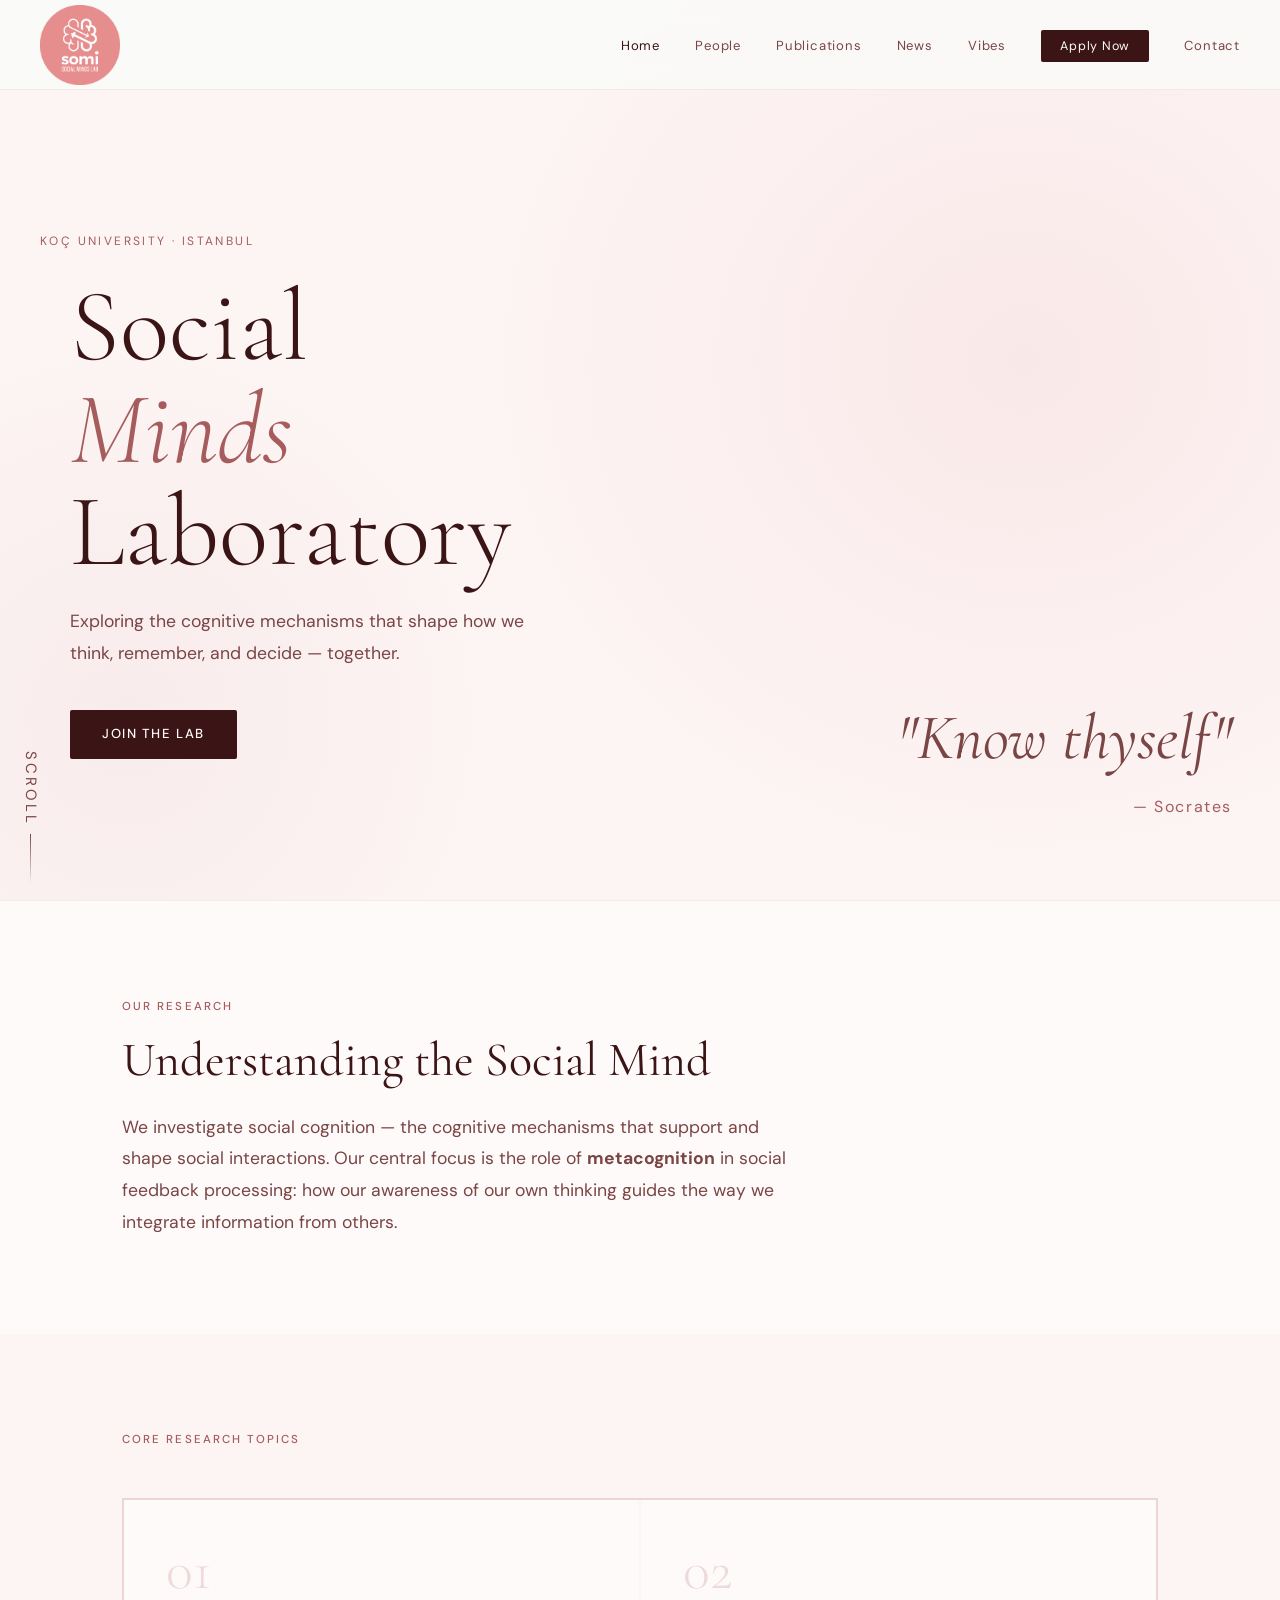
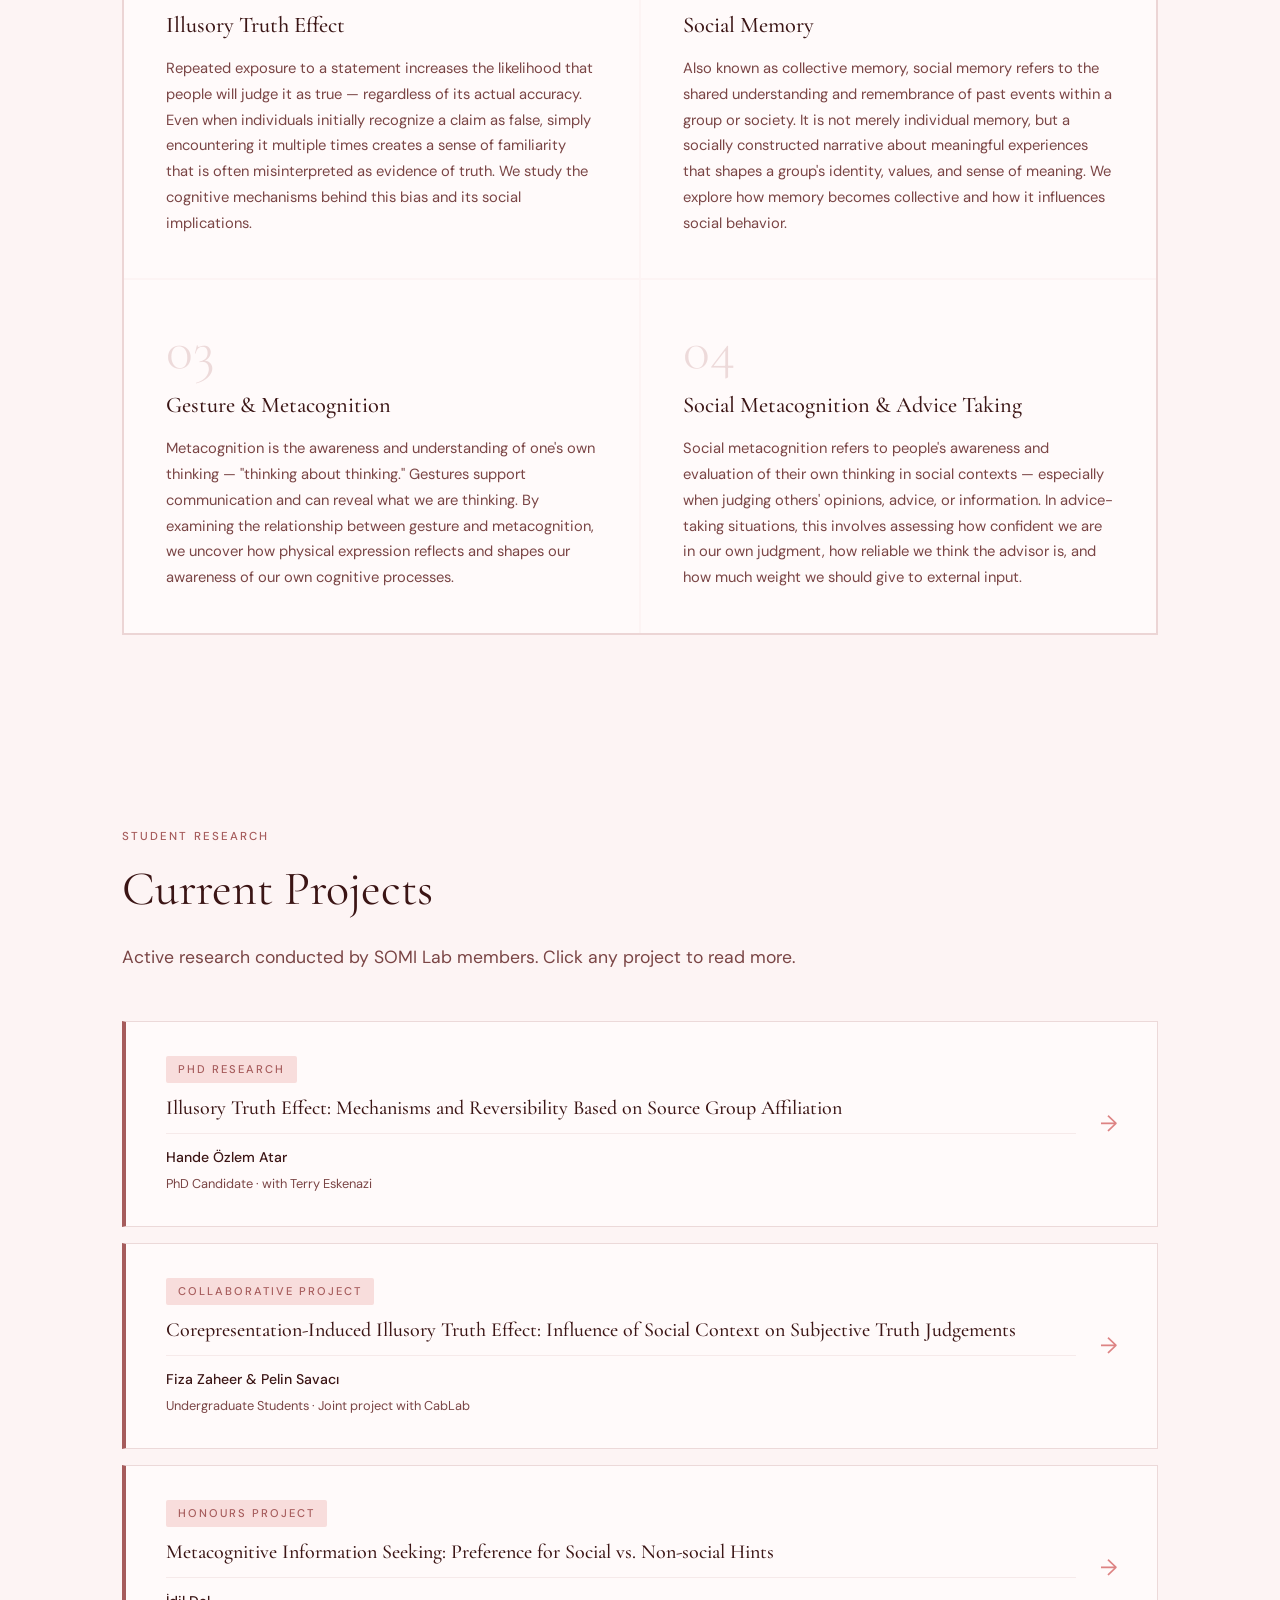
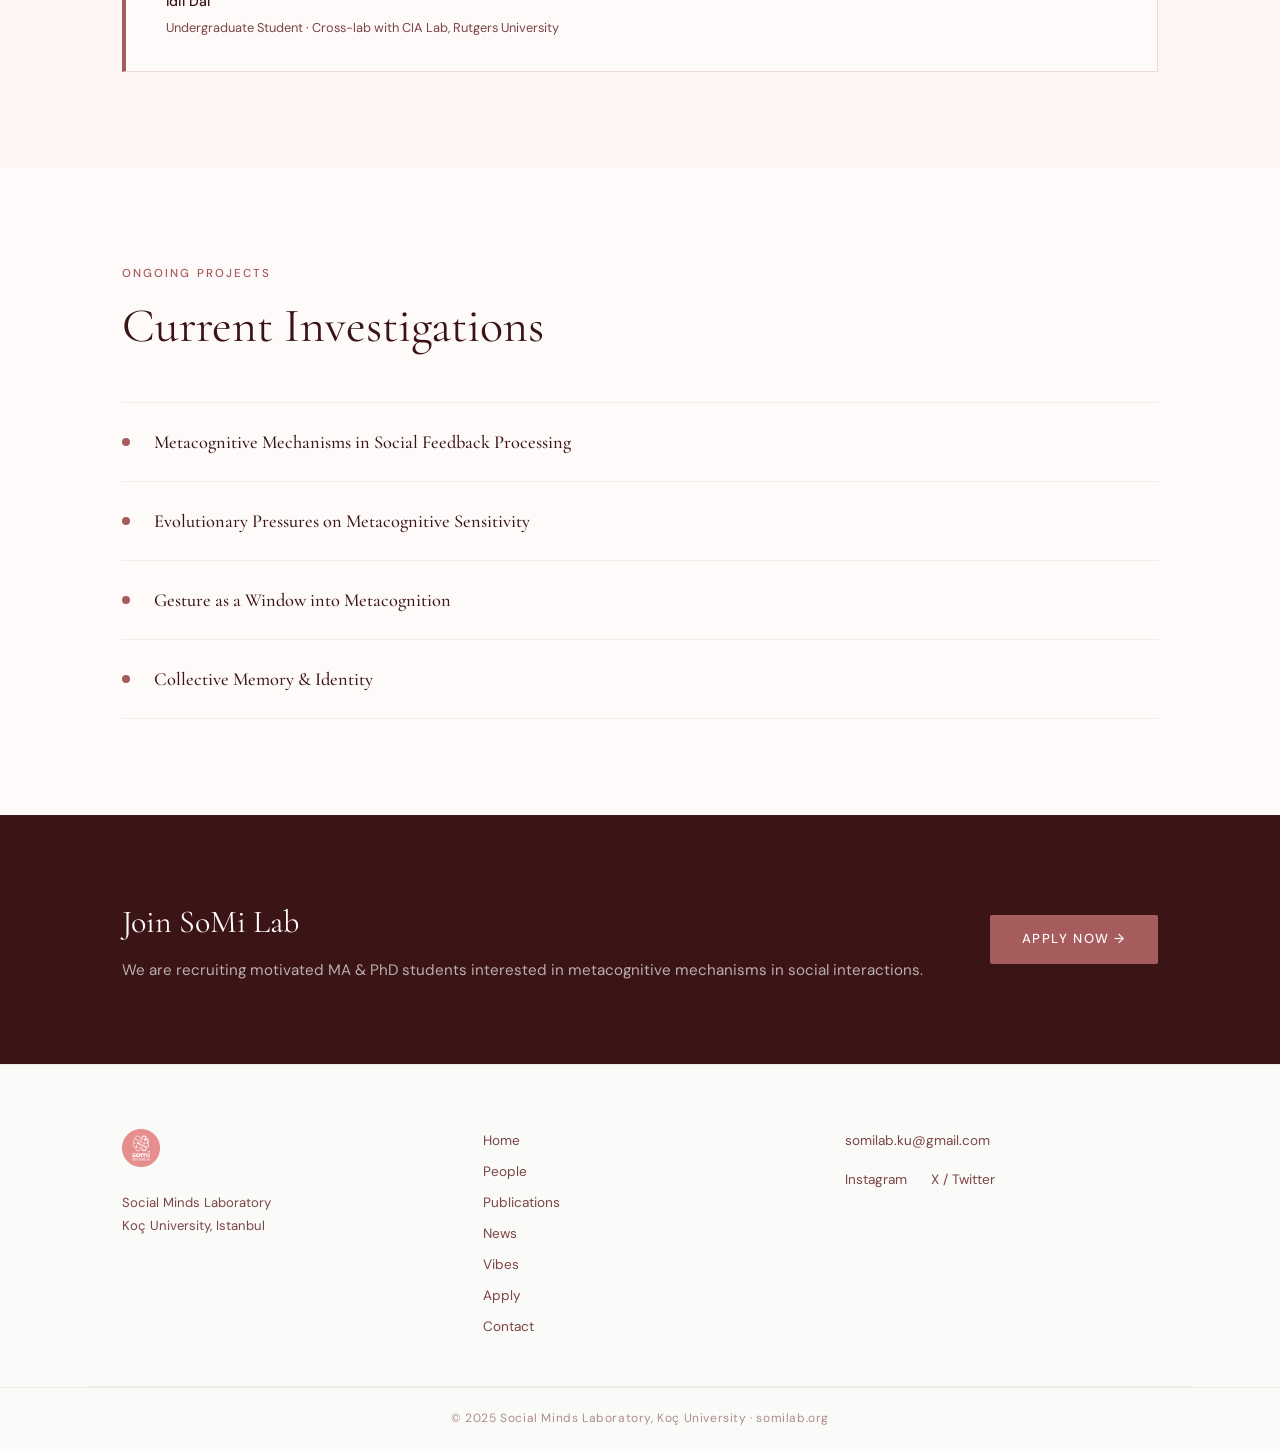
==== commit 017363cd: "feat: add Vibes page and move images to /images folder - Add vibes.html, vibes.css, vibes.js — new V" ====
--- a/index.html
+++ b/index.html
@@ -1,24 +1,30 @@
 <!DOCTYPE html>
 <html lang="en">
+
 <head>
   <meta charset="UTF-8" />
-  <meta name="viewport" content="width=device-width, initial-scale=1.0"/>
+  <meta name="viewport" content="width=device-width, initial-scale=1.0" />
   <title>SoMi Lab — Social Minds Laboratory | Koç University</title>
   <link rel="preconnect" href="https://fonts.googleapis.com">
   <link rel="preconnect" href="https://fonts.gstatic.com" crossorigin>
-  <link href="https://fonts.googleapis.com/css2?family=Cormorant+Garamond:ital,wght@0,300;0,400;0,500;0,600;1,300;1,400&family=DM+Sans:wght@300;400;500&display=swap" rel="stylesheet">
-  <link rel="icon" type="image/png" href="logo.png">
-  <link rel="shortcut icon" type="image/png" href="logo.png">
-  <link rel="apple-touch-icon" href="logo.png">
+  <link
+    href="https://fonts.googleapis.com/css2?family=Cormorant+Garamond:ital,wght@0,300;0,400;0,500;0,600;1,300;1,400&family=DM+Sans:wght@300;400;500&display=swap"
+    rel="stylesheet">
+  <link rel="icon" type="image/png" href="images/logo.png">
+  <link rel="shortcut icon" type="image/png" href="images/logo.png">
+  <link rel="apple-touch-icon" href="images/logo.png">
   <link rel="stylesheet" href="style.css">
 </head>
+
 <body>
 
   <!-- NAV -->
   <nav id="navbar">
     <a href="index.html" class="nav-logo">
-      <img src="logo.png" alt="SoMi Lab" class="nav-logo-img" onerror="this.style.display='none'; this.nextElementSibling.style.display='flex'">
-      <span class="nav-logo-text" style="display:none"><span class="logo-somi">SoMi</span><span class="logo-lab">LAB</span></span>
+      <img src="images/logo.png" alt="SoMi Lab" class="nav-logo-img"
+        onerror="this.style.display='none'; this.nextElementSibling.style.display='flex'">
+      <span class="nav-logo-text" style="display:none"><span class="logo-somi">SoMi</span><span
+          class="logo-lab">LAB</span></span>
     </a>
     <button class="hamburger" id="hamburger" aria-label="Menu">
       <span></span><span></span><span></span>
@@ -28,6 +34,7 @@
       <li><a href="people.html">People</a></li>
       <li><a href="publications.html">Publications</a></li>
       <li><a href="news.html">News</a></li>
+      <li><a href="vibes.html">Vibes</a></li>
       <li><a href="apply.html" class="nav-apply">Apply Now</a></li>
       <li><a href="contact.html">Contact</a></li>
     </ul>
@@ -39,7 +46,8 @@
     <div class="hero-content">
       <p class="hero-eyebrow">Koç University · Istanbul</p>
       <h1 class="hero-title">Social<br><em>Minds</em><br>Laboratory</h1>
-      <p class="hero-sub">Exploring the cognitive mechanisms that shape how we think, remember, and decide — together.</p>
+      <p class="hero-sub">Exploring the cognitive mechanisms that shape how we think, remember, and decide — together.
+      </p>
       <a href="apply.html" class="btn-primary">Join the Lab</a>
     </div>
     <div class="hero-quote">
@@ -57,7 +65,9 @@
     <div class="container">
       <div class="section-label">Our Research</div>
       <h2 class="section-title">Understanding the Social Mind</h2>
-      <p class="section-lead">We investigate social cognition — the cognitive mechanisms that support and shape social interactions. Our central focus is the role of <strong>metacognition</strong> in social feedback processing: how our awareness of our own thinking guides the way we integrate information from others.</p>
+      <p class="section-lead">We investigate social cognition — the cognitive mechanisms that support and shape social
+        interactions. Our central focus is the role of <strong>metacognition</strong> in social feedback processing: how
+        our awareness of our own thinking guides the way we integrate information from others.</p>
     </div>
   </section>
 
@@ -70,25 +80,37 @@
         <div class="topic-card" data-index="01">
           <div class="topic-number">01</div>
           <h3>Illusory Truth Effect</h3>
-          <p>Repeated exposure to a statement increases the likelihood that people will judge it as true — regardless of its actual accuracy. Even when individuals initially recognize a claim as false, simply encountering it multiple times creates a sense of familiarity that is often misinterpreted as evidence of truth. We study the cognitive mechanisms behind this bias and its social implications.</p>
+          <p>Repeated exposure to a statement increases the likelihood that people will judge it as true — regardless of
+            its actual accuracy. Even when individuals initially recognize a claim as false, simply encountering it
+            multiple times creates a sense of familiarity that is often misinterpreted as evidence of truth. We study
+            the cognitive mechanisms behind this bias and its social implications.</p>
         </div>
 
         <div class="topic-card" data-index="02">
           <div class="topic-number">02</div>
           <h3>Social Memory</h3>
-          <p>Also known as collective memory, social memory refers to the shared understanding and remembrance of past events within a group or society. It is not merely individual memory, but a socially constructed narrative about meaningful experiences that shapes a group's identity, values, and sense of meaning. We explore how memory becomes collective and how it influences social behavior.</p>
+          <p>Also known as collective memory, social memory refers to the shared understanding and remembrance of past
+            events within a group or society. It is not merely individual memory, but a socially constructed narrative
+            about meaningful experiences that shapes a group's identity, values, and sense of meaning. We explore how
+            memory becomes collective and how it influences social behavior.</p>
         </div>
 
         <div class="topic-card" data-index="03">
           <div class="topic-number">03</div>
           <h3>Gesture &amp; Metacognition</h3>
-          <p>Metacognition is the awareness and understanding of one's own thinking — "thinking about thinking." Gestures support communication and can reveal what we are thinking. By examining the relationship between gesture and metacognition, we uncover how physical expression reflects and shapes our awareness of our own cognitive processes.</p>
+          <p>Metacognition is the awareness and understanding of one's own thinking — "thinking about thinking."
+            Gestures support communication and can reveal what we are thinking. By examining the relationship between
+            gesture and metacognition, we uncover how physical expression reflects and shapes our awareness of our own
+            cognitive processes.</p>
         </div>
 
         <div class="topic-card" data-index="04">
           <div class="topic-number">04</div>
           <h3>Social Metacognition &amp; Advice Taking</h3>
-          <p>Social metacognition refers to people's awareness and evaluation of their own thinking in social contexts — especially when judging others' opinions, advice, or information. In advice-taking situations, this involves assessing how confident we are in our own judgment, how reliable we think the advisor is, and how much weight we should give to external input.</p>
+          <p>Social metacognition refers to people's awareness and evaluation of their own thinking in social contexts —
+            especially when judging others' opinions, advice, or information. In advice-taking situations, this involves
+            assessing how confident we are in our own judgment, how reliable we think the advisor is, and how much
+            weight we should give to external input.</p>
         </div>
 
       </div>
@@ -100,7 +122,8 @@
     <div class="container">
       <div class="section-label">Student Research</div>
       <h2 class="section-title">Current Projects</h2>
-      <p class="section-lead" style="margin-bottom:3rem;">Active research conducted by SOMI Lab members. Click any project to read more.</p>
+      <p class="section-lead" style="margin-bottom:3rem;">Active research conducted by SOMI Lab members. Click any
+        project to read more.</p>
 
       <div class="student-research-grid">
 
@@ -119,7 +142,8 @@
         <button type="button" class="student-research-card" data-sr="pelin-fiza">
           <div class="sr-card-inner">
             <div class="sr-tag">Collaborative Project</div>
-            <h3>Corepresentation-Induced Illusory Truth Effect: Influence of Social Context on Subjective Truth Judgements</h3>
+            <h3>Corepresentation-Induced Illusory Truth Effect: Influence of Social Context on Subjective Truth
+              Judgements</h3>
             <div class="sr-meta">
               <span class="sr-author">Fiza Zaheer &amp; Pelin Savacı</span>
               <span class="sr-role">Undergraduate Students · Joint project with CabLab</span>
@@ -145,7 +169,8 @@
   </section>
 
   <!-- STUDENT RESEARCH MODAL -->
-  <div class="sr-modal" id="sr-modal" aria-hidden="true" role="dialog" aria-modal="true" aria-labelledby="sr-modal-title">
+  <div class="sr-modal" id="sr-modal" aria-hidden="true" role="dialog" aria-modal="true"
+    aria-labelledby="sr-modal-title">
     <div class="sr-modal-backdrop" data-sr-close></div>
     <div class="sr-modal-card" role="document">
       <button type="button" class="sr-modal-close" data-sr-close aria-label="Close">×</button>
@@ -157,26 +182,22 @@
   </div>
 
   <template id="sr-details">
-    <div data-sr="hande"
-         data-tag="PhD Research"
-         data-title="Illusory Truth Effect: Mechanisms and Reversibility Based on Source Group Affiliation"
-         data-body="The illusory truth effect is simply the tendency for repeated information to feel more true. Most research has explained this effect from a cognitive perspective, showing that repetition makes information easier to process, which increases perceived truth. Our research explores the social side of this phenomenon. We investigate whether the source of information matters: Does repeated information seem more believable when it comes from an ingroup member rather than an outgroup member? By studying how repetition and social identity interact, we aim to better understand how people form beliefs in real social environments where information always comes from someone."
-         data-author="Hande Özlem Atar"
-         data-role="PhD Candidate · in collaboration with Terry Eskenazi">
-    </div>
-    <div data-sr="pelin-fiza"
-         data-tag="Collaborative Project"
-         data-title="Corepresentation-Induced Illusory Truth Effect: Influence of Social Context on Subjective Truth Judgements"
-         data-body="This study investigates the Joint Illusory Truth Effect, examining whether the tendency to judge repeated information as more true also operates in social contexts. While previous research shows that repetition increases perceived truth through processing fluency, other studies demonstrate that working with a partner influences what people encode and remember (the joint memory effect). We integrate these perspectives to test whether information relevant to a partner also receives higher truth ratings. Participants complete tasks either alone or with a partner and later evaluate the truth of statements. We expect repetition to increase truth ratings and predict that partner-relevant statements will be judged as more true in joint settings."
-         data-author="Fiza Zaheer &amp; Pelin Savacı"
-         data-role="Undergraduate Students · Joint project with the Cognition and Behaviour Lab (CabLab) under Asst. Prof. Terry Eskenazi &amp; Asst. Prof. Aysecan Boduroglu">
-    </div>
-    <div data-sr="idil"
-         data-tag="Honours Project"
-         data-title="Metacognitive Information Seeking: Preference for Social vs. Non-social Hints"
-         data-body="Metacognition is commonly defined as 'thinking about thinking.' We mostly measure it by asking people how confident they are in their decision (confidence judgements) or by observing whether they seek out more information before finalising their decision. These metacognitive behaviours are influenced by both the stimulus itself and social cues, such as advice from others. However, the extent to which people value social information may vary from person to person, potentially depending on prior beliefs. In this study, we ask: 'Do people value information from others more (and choose social cues), or do they rely on their own perception (and choose non-social cues) when making a perceptual decision?' Our aim is to uncover how different individuals utilise social information in their metacognitive processes."
-         data-author="İdil Dal"
-         data-role="Undergraduate Student · Cross-lab Honours Project in collaboration with Prof. Robrecht van der Wel, Director of the Cognition In Action (CIA) Laboratory at Rutgers University">
+    <div data-sr="hande" data-tag="PhD Research"
+      data-title="Illusory Truth Effect: Mechanisms and Reversibility Based on Source Group Affiliation"
+      data-body="The illusory truth effect is simply the tendency for repeated information to feel more true. Most research has explained this effect from a cognitive perspective, showing that repetition makes information easier to process, which increases perceived truth. Our research explores the social side of this phenomenon. We investigate whether the source of information matters: Does repeated information seem more believable when it comes from an ingroup member rather than an outgroup member? By studying how repetition and social identity interact, we aim to better understand how people form beliefs in real social environments where information always comes from someone."
+      data-author="Hande Özlem Atar" data-role="PhD Candidate · in collaboration with Terry Eskenazi">
+    </div>
+    <div data-sr="pelin-fiza" data-tag="Collaborative Project"
+      data-title="Corepresentation-Induced Illusory Truth Effect: Influence of Social Context on Subjective Truth Judgements"
+      data-body="This study investigates the Joint Illusory Truth Effect, examining whether the tendency to judge repeated information as more true also operates in social contexts. While previous research shows that repetition increases perceived truth through processing fluency, other studies demonstrate that working with a partner influences what people encode and remember (the joint memory effect). We integrate these perspectives to test whether information relevant to a partner also receives higher truth ratings. Participants complete tasks either alone or with a partner and later evaluate the truth of statements. We expect repetition to increase truth ratings and predict that partner-relevant statements will be judged as more true in joint settings."
+      data-author="Fiza Zaheer &amp; Pelin Savacı"
+      data-role="Undergraduate Students · Joint project with the Cognition and Behaviour Lab (CabLab) under Asst. Prof. Terry Eskenazi &amp; Asst. Prof. Aysecan Boduroglu">
+    </div>
+    <div data-sr="idil" data-tag="Honours Project"
+      data-title="Metacognitive Information Seeking: Preference for Social vs. Non-social Hints"
+      data-body="Metacognition is commonly defined as 'thinking about thinking.' We mostly measure it by asking people how confident they are in their decision (confidence judgements) or by observing whether they seek out more information before finalising their decision. These metacognitive behaviours are influenced by both the stimulus itself and social cues, such as advice from others. However, the extent to which people value social information may vary from person to person, potentially depending on prior beliefs. In this study, we ask: 'Do people value information from others more (and choose social cues), or do they rely on their own perception (and choose non-social cues) when making a perceptual decision?' Our aim is to uncover how different individuals utilise social information in their metacognitive processes."
+      data-author="İdil Dal"
+      data-role="Undergraduate Student · Cross-lab Honours Project in collaboration with Prof. Robrecht van der Wel, Director of the Cognition In Action (CIA) Laboratory at Rutgers University">
     </div>
   </template>
   <section class="section projects-teaser">
@@ -217,7 +238,8 @@
   </section>
 
   <!-- ONGOING PROJECTS TEASER -->
-  <div class="project-modal" id="project-modal" aria-hidden="true" role="dialog" aria-modal="true" aria-labelledby="project-modal-title">
+  <div class="project-modal" id="project-modal" aria-hidden="true" role="dialog" aria-modal="true"
+    aria-labelledby="project-modal-title">
     <div class="project-modal-backdrop" data-modal-close></div>
     <div class="project-modal-card" role="document">
       <button type="button" class="project-modal-close" data-modal-close aria-label="Close">×</button>
@@ -228,10 +250,17 @@
   </div>
 
   <template id="project-details">
-    <div data-project="metacognitive-feedback" data-title="Metacognitive Mechanisms in Social Feedback Processing">How do we weigh social information against our own beliefs? We investigate the cognitive architecture underlying advice taking and social learning.</div>
-    <div data-project="evolutionary-pressures" data-title="Evolutionary Pressures on Metacognitive Sensitivity">Exploring whether evolutionary pressures can create transient changes in metacognitive sensitivities in social contexts.</div>
-    <div data-project="gesture-metacognition" data-title="Gesture as a Window into Metacognition">Using gesture production and analysis to understand how people monitor and regulate their own thinking during social interaction.</div>
-    <div data-project="collective-memory" data-title="Collective Memory &amp; Identity">How socially constructed narratives of the past shape group identity, intergroup dynamics, and individual behavior.</div>
+    <div data-project="metacognitive-feedback" data-title="Metacognitive Mechanisms in Social Feedback Processing">How
+      do we weigh social information against our own beliefs? We investigate the cognitive architecture underlying
+      advice taking and social learning.</div>
+    <div data-project="evolutionary-pressures" data-title="Evolutionary Pressures on Metacognitive Sensitivity">
+      Exploring whether evolutionary pressures can create transient changes in metacognitive sensitivities in social
+      contexts.</div>
+    <div data-project="gesture-metacognition" data-title="Gesture as a Window into Metacognition">Using gesture
+      production and analysis to understand how people monitor and regulate their own thinking during social
+      interaction.</div>
+    <div data-project="collective-memory" data-title="Collective Memory &amp; Identity">How socially constructed
+      narratives of the past shape group identity, intergroup dynamics, and individual behavior.</div>
   </template>
 
   <!-- CTA -->
@@ -239,7 +268,8 @@
     <div class="container cta-inner">
       <div class="cta-text">
         <h2>Join SoMi Lab</h2>
-        <p>We are recruiting motivated MA &amp; PhD students interested in metacognitive mechanisms in social interactions.</p>
+        <p>We are recruiting motivated MA &amp; PhD students interested in metacognitive mechanisms in social
+          interactions.</p>
       </div>
       <a href="apply.html" class="btn-primary">Apply Now →</a>
     </div>
@@ -249,7 +279,7 @@
   <footer class="footer">
     <div class="container footer-inner">
       <div class="footer-brand">
-        <img src="logo.png" alt="SoMi Lab" class="footer-logo-img" onerror="this.style.display='none'">
+        <img src="images/logo.png" alt="SoMi Lab" class="footer-logo-img" onerror="this.style.display='none'">
         <p>Social Minds Laboratory<br>Koç University, Istanbul</p>
       </div>
       <div class="footer-links">
@@ -257,6 +287,7 @@
         <a href="people.html">People</a>
         <a href="publications.html">Publications</a>
         <a href="news.html">News</a>
+        <a href="vibes.html">Vibes</a>
         <a href="apply.html">Apply</a>
         <a href="contact.html">Contact</a>
       </div>
@@ -275,4 +306,5 @@
 
   <script src="main.js"></script>
 </body>
-</html>
+
+</html>
--- a/style.css
+++ b/style.css
@@ -22,9 +22,17 @@
   --nav-h: 90px;
 }
 
-*, *::before, *::after { box-sizing: border-box; margin: 0; padding: 0; }
-
-html { scroll-behavior: smooth; }
+*,
+*::before,
+*::after {
+  box-sizing: border-box;
+  margin: 0;
+  padding: 0;
+}
+
+html {
+  scroll-behavior: smooth;
+}
 
 body {
   background: var(--white);
@@ -75,7 +83,9 @@
 /* ---- NAVBAR ---- */
 #navbar {
   position: fixed;
-  top: 0; left: 0; right: 0;
+  top: 0;
+  left: 0;
+  right: 0;
   z-index: 100;
   height: var(--nav-h);
   display: flex;
@@ -89,7 +99,7 @@
 }
 
 #navbar.scrolled {
-  box-shadow: 0 2px 20px rgba(166,92,92,0.10);
+  box-shadow: 0 2px 20px rgba(166, 92, 92, 0.10);
 }
 
 .nav-logo {
@@ -185,8 +195,8 @@
   position: absolute;
   inset: 0;
   background:
-    radial-gradient(ellipse 60% 80% at 80% 40%, rgba(221,131,131,0.10) 0%, transparent 70%),
-    radial-gradient(ellipse 40% 60% at 10% 80%, rgba(166,92,92,0.06) 0%, transparent 70%);
+    radial-gradient(ellipse 60% 80% at 80% 40%, rgba(221, 131, 131, 0.10) 0%, transparent 70%),
+    radial-gradient(ellipse 40% 60% at 10% 80%, rgba(166, 92, 92, 0.06) 0%, transparent 70%);
 }
 
 .hero-content {
@@ -212,13 +222,13 @@
   font-weight: 300;
   line-height: 1.0;
   color: var(--slate);
-  margin-left: 30px; 
+  margin-left: 30px;
   margin-bottom: 1.5rem;
 }
 
 .hero-title em {
   font-style: italic;
-  color: var(--gold); 
+  color: var(--gold);
 }
 
 .hero-sub {
@@ -227,7 +237,7 @@
   max-width: 480px;
   line-height: 1.8;
   margin-bottom: 2.5rem;
-  margin-left: 30px; 
+  margin-left: 30px;
 }
 
 .btn-primary {
@@ -241,7 +251,7 @@
   letter-spacing: 0.12em;
   text-transform: uppercase;
   border-radius: 2px;
-  margin-left: 30px; 
+  margin-left: 30px;
   transition: background 0.2s, transform 0.2s;
 }
 
@@ -263,6 +273,7 @@
   border-radius: 2px;
   transition: all 0.2s;
 }
+
 .btn-outline:hover {
   background: var(--slate);
   color: var(--white);
@@ -429,7 +440,7 @@
   background: var(--gold);
 }
 
-.project-item > div {
+.project-item>div {
   flex: 1;
 }
 
@@ -475,9 +486,9 @@
 .project-modal-backdrop {
   position: absolute;
   inset: 0;
-  background: rgba(166, 92, 92, 0.55);
-  backdrop-filter: blur(4px);
-  -webkit-backdrop-filter: blur(4px);
+  background: rgba(253, 244, 244, 0.25);
+  backdrop-filter: blur(6px);
+  -webkit-backdrop-filter: blur(6px);
   animation: project-modal-fade 0.25s ease;
 }
 
@@ -488,7 +499,7 @@
   width: 100%;
   padding: 3rem 2.5rem 2.5rem;
   border-radius: 4px;
-  box-shadow: 0 30px 80px -20px rgba(166, 92, 92, 0.35);
+  box-shadow: 0 30px 80px -20px rgba(166, 92, 92, 0.15);
   border-top: 3px solid var(--gold);
   animation: project-modal-rise 0.3s cubic-bezier(0.2, 0.8, 0.2, 1);
 }
@@ -537,13 +548,25 @@
 }
 
 @keyframes project-modal-fade {
-  from { opacity: 0; }
-  to { opacity: 1; }
+  from {
+    opacity: 0;
+  }
+
+  to {
+    opacity: 1;
+  }
 }
 
 @keyframes project-modal-rise {
-  from { opacity: 0; transform: translateY(12px); }
-  to { opacity: 1; transform: translateY(0); }
+  from {
+    opacity: 0;
+    transform: translateY(12px);
+  }
+
+  to {
+    opacity: 1;
+    transform: translateY(0);
+  }
 }
 
 body.modal-open {
@@ -572,7 +595,7 @@
 }
 
 .cta-text p {
-  color: rgba(255,255,255,0.65);
+  color: rgba(255, 255, 255, 0.65);
   font-size: 0.95rem;
 }
 
@@ -607,7 +630,7 @@
 }
 
 .page-header--dark .page-subtitle {
-  color: rgba(255,255,255,0.6);
+  color: rgba(255, 255, 255, 0.6);
 }
 
 .page-title {
@@ -675,10 +698,10 @@
 
 
 .person-photo-wrap {
-  width: 250px;         
-  height: 250px;        
-  overflow: hidden;     
-  border-radius: 15px;  
+  width: 250px;
+  height: 250px;
+  overflow: hidden;
+  border-radius: 15px;
   flex-shrink: 0;
 }
 
@@ -686,8 +709,9 @@
 .person-photo {
   width: 100%;
   height: 100%;
-  object-fit: cover;    
-}
+  object-fit: cover;
+}
+
 .person-name {
   font-family: var(--font-display);
   font-size: 2rem;
@@ -721,7 +745,9 @@
   transition: color 0.2s;
 }
 
-.person-email:hover { color: var(--slate); }
+.person-email:hover {
+  color: var(--slate);
+}
 
 .people-section--alt {
   background: var(--cream);
@@ -814,7 +840,9 @@
   text-decoration: none;
 }
 
-.pub-content a:hover { text-decoration: underline; }
+.pub-content a:hover {
+  text-decoration: underline;
+}
 
 .pub-content em {
   font-style: italic;
@@ -910,7 +938,7 @@
 
 .apply-sidebar-card--highlight h3,
 .apply-sidebar-card--highlight p {
-  color: rgba(255,255,255,0.85);
+  color: rgba(255, 255, 255, 0.85);
 }
 
 .sidebar-icon {
@@ -1047,7 +1075,9 @@
   line-height: 1.8;
 }
 
-.contact-block a:hover { text-decoration: underline; }
+.contact-block a:hover {
+  text-decoration: underline;
+}
 
 .contact-map-placeholder {
   background: var(--cream);
@@ -1134,7 +1164,9 @@
   transition: color 0.2s;
 }
 
-.footer-contact a:hover { color: var(--slate); }
+.footer-contact a:hover {
+  color: var(--slate);
+}
 
 .footer-social {
   display: flex;
@@ -1157,13 +1189,30 @@
 
 /* ---- ANIMATIONS ---- */
 @keyframes fadeUp {
-  from { opacity: 0; transform: translateY(24px); }
-  to   { opacity: 1; transform: translateY(0); }
+  from {
+    opacity: 0;
+    transform: translateY(24px);
+  }
+
+  to {
+    opacity: 1;
+    transform: translateY(0);
+  }
 }
 
 @keyframes scrollPulse {
-  0%, 100% { opacity: 0.4; transform: scaleY(0.7); transform-origin: top; }
-  50%       { opacity: 1;   transform: scaleY(1.0); }
+
+  0%,
+  100% {
+    opacity: 0.4;
+    transform: scaleY(0.7);
+    transform-origin: top;
+  }
+
+  50% {
+    opacity: 1;
+    transform: scaleY(1.0);
+  }
 }
 
 .reveal {
@@ -1171,6 +1220,7 @@
   transform: translateY(20px);
   transition: opacity 0.6s ease, transform 0.6s ease;
 }
+
 .reveal.visible {
   opacity: 1;
   transform: none;
@@ -1178,15 +1228,43 @@
 
 /* ---- RESPONSIVE ---- */
 @media (max-width: 900px) {
-  .topics-grid { grid-template-columns: 1fr; }
-  .person-pi { flex-direction: column; }
-  .apply-grid { grid-template-columns: 1fr; }
-  .apply-sidebar { position: static; }
-  .contact-grid { grid-template-columns: 1fr; }
-  .news-grid { grid-template-columns: 1fr; }
-  .footer-inner { grid-template-columns: 1fr; gap: 2rem; }
-  .cta-inner { flex-direction: column; text-align: center; }
-  .hero-quote { display: none; }
+  .topics-grid {
+    grid-template-columns: 1fr;
+  }
+
+  .person-pi {
+    flex-direction: column;
+  }
+
+  .apply-grid {
+    grid-template-columns: 1fr;
+  }
+
+  .apply-sidebar {
+    position: static;
+  }
+
+  .contact-grid {
+    grid-template-columns: 1fr;
+  }
+
+  .news-grid {
+    grid-template-columns: 1fr;
+  }
+
+  .footer-inner {
+    grid-template-columns: 1fr;
+    gap: 2rem;
+  }
+
+  .cta-inner {
+    flex-direction: column;
+    text-align: center;
+  }
+
+  .hero-quote {
+    display: none;
+  }
 }
 
 @media (max-width: 700px) {
@@ -1194,19 +1272,36 @@
     display: none;
     position: fixed;
     top: var(--nav-h);
-    left: 0; right: 0;
+    left: 0;
+    right: 0;
     background: var(--white);
     flex-direction: column;
     padding: 2rem;
     gap: 1.5rem;
     border-bottom: 1px solid var(--border);
-    box-shadow: 0 10px 30px rgba(0,0,0,0.08);
-  }
-  .nav-links.open { display: flex; }
-  .hamburger { display: flex; }
-  .hero-scroll { display: none; }
-  .section { padding: 4rem 0; }
-  .page-header { padding-top: calc(var(--nav-h) + 2.5rem); padding-bottom: 2.5rem; }
+    box-shadow: 0 10px 30px rgba(0, 0, 0, 0.08);
+  }
+
+  .nav-links.open {
+    display: flex;
+  }
+
+  .hamburger {
+    display: flex;
+  }
+
+  .hero-scroll {
+    display: none;
+  }
+
+  .section {
+    padding: 4rem 0;
+  }
+
+  .page-header {
+    padding-top: calc(var(--nav-h) + 2.5rem);
+    padding-bottom: 2.5rem;
+  }
 }
 
 .footer-logo-img {
@@ -1445,7 +1540,15 @@
 }
 
 @media (max-width: 700px) {
-  .student-research-card { padding: 1.25rem 1.5rem; }
-  .sr-modal-card { padding: 2rem 1.5rem; }
-  .sr-modal-title { font-size: 1.25rem; }
-}
+  .student-research-card {
+    padding: 1.25rem 1.5rem;
+  }
+
+  .sr-modal-card {
+    padding: 2rem 1.5rem;
+  }
+
+  .sr-modal-title {
+    font-size: 1.25rem;
+  }
+}
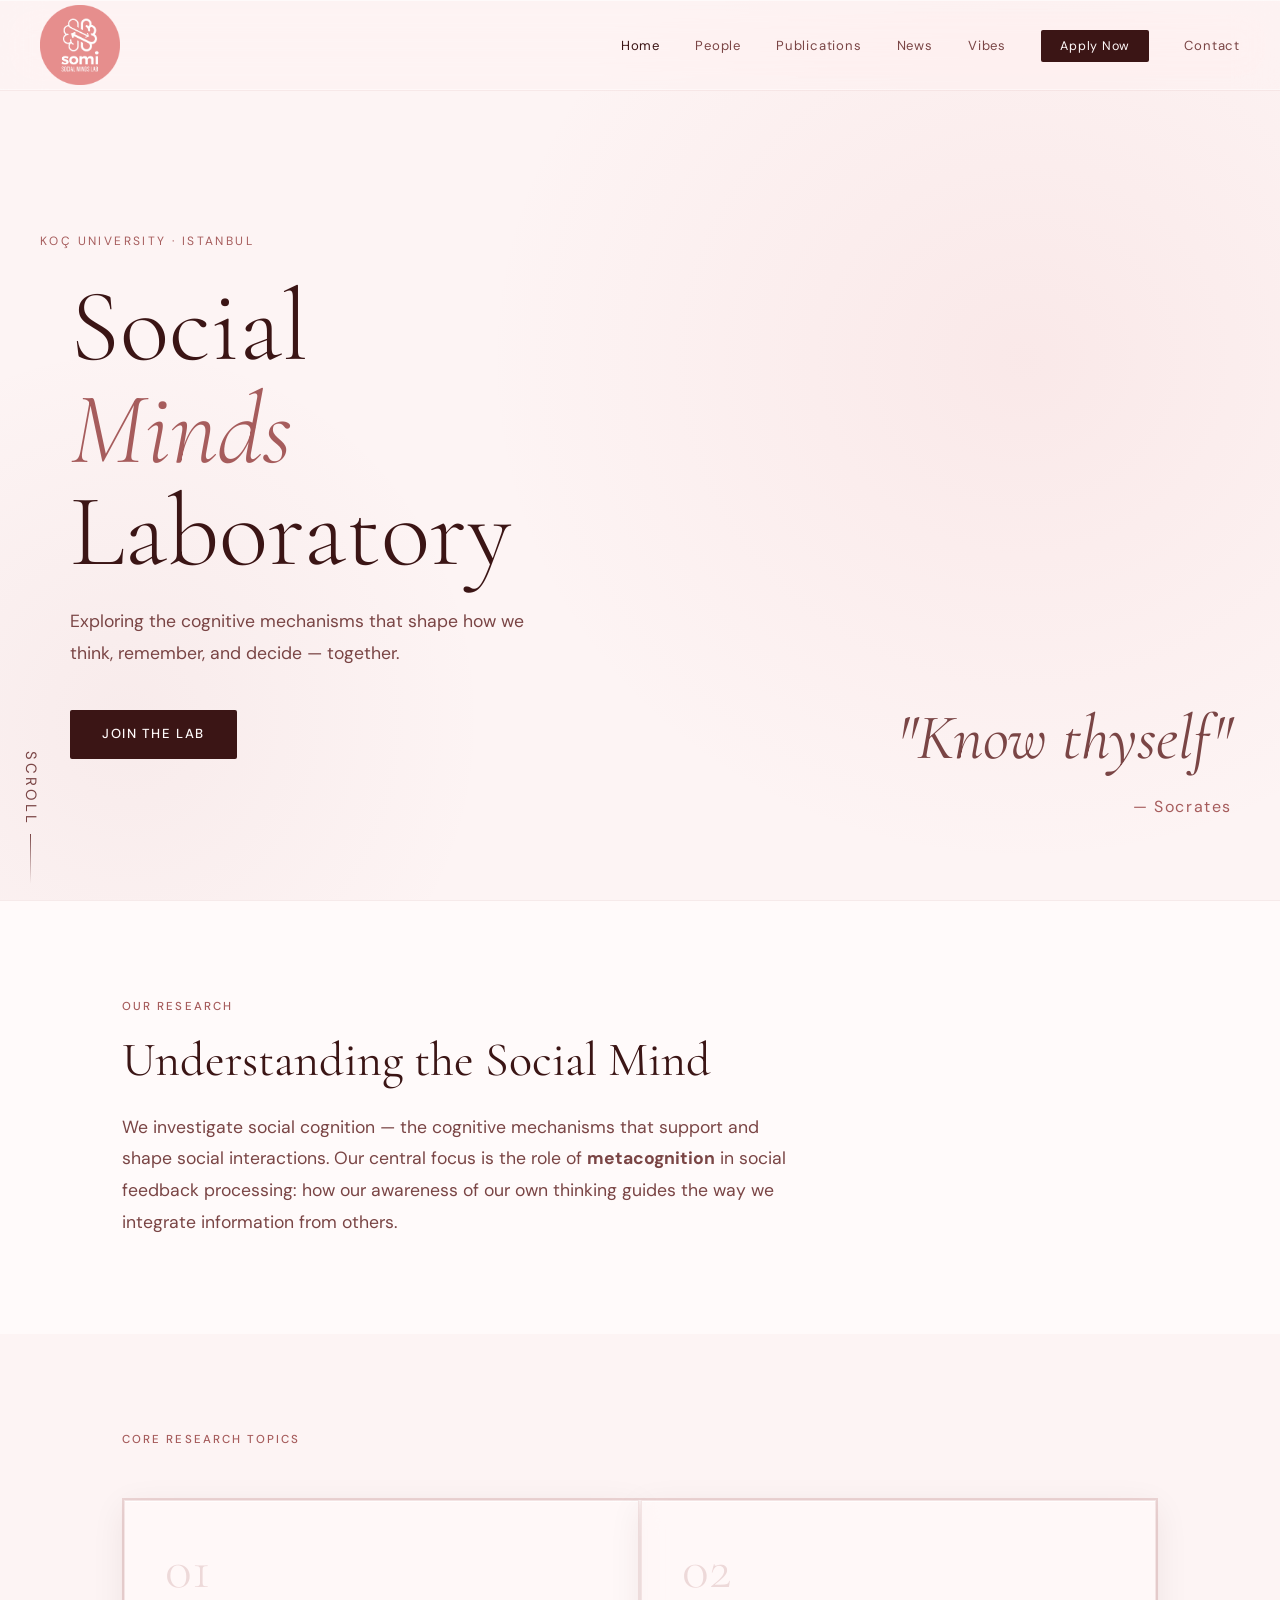
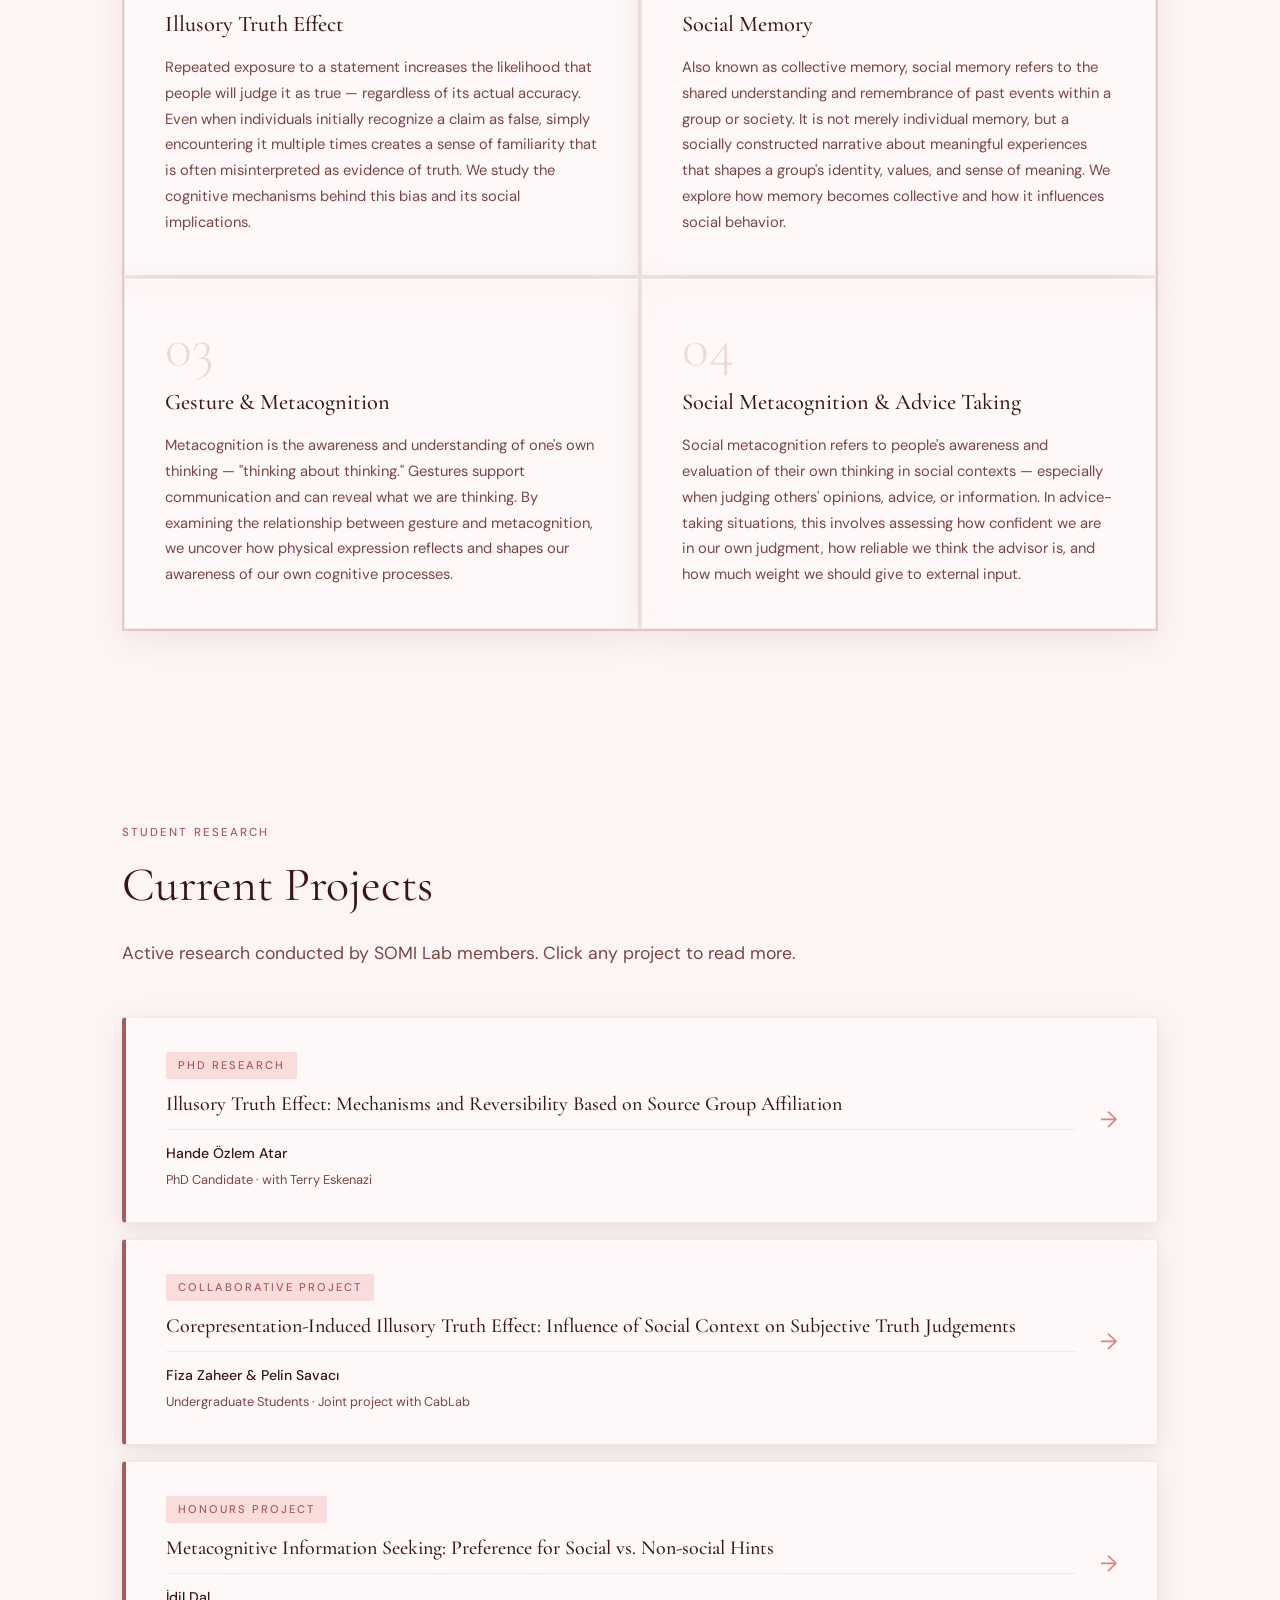
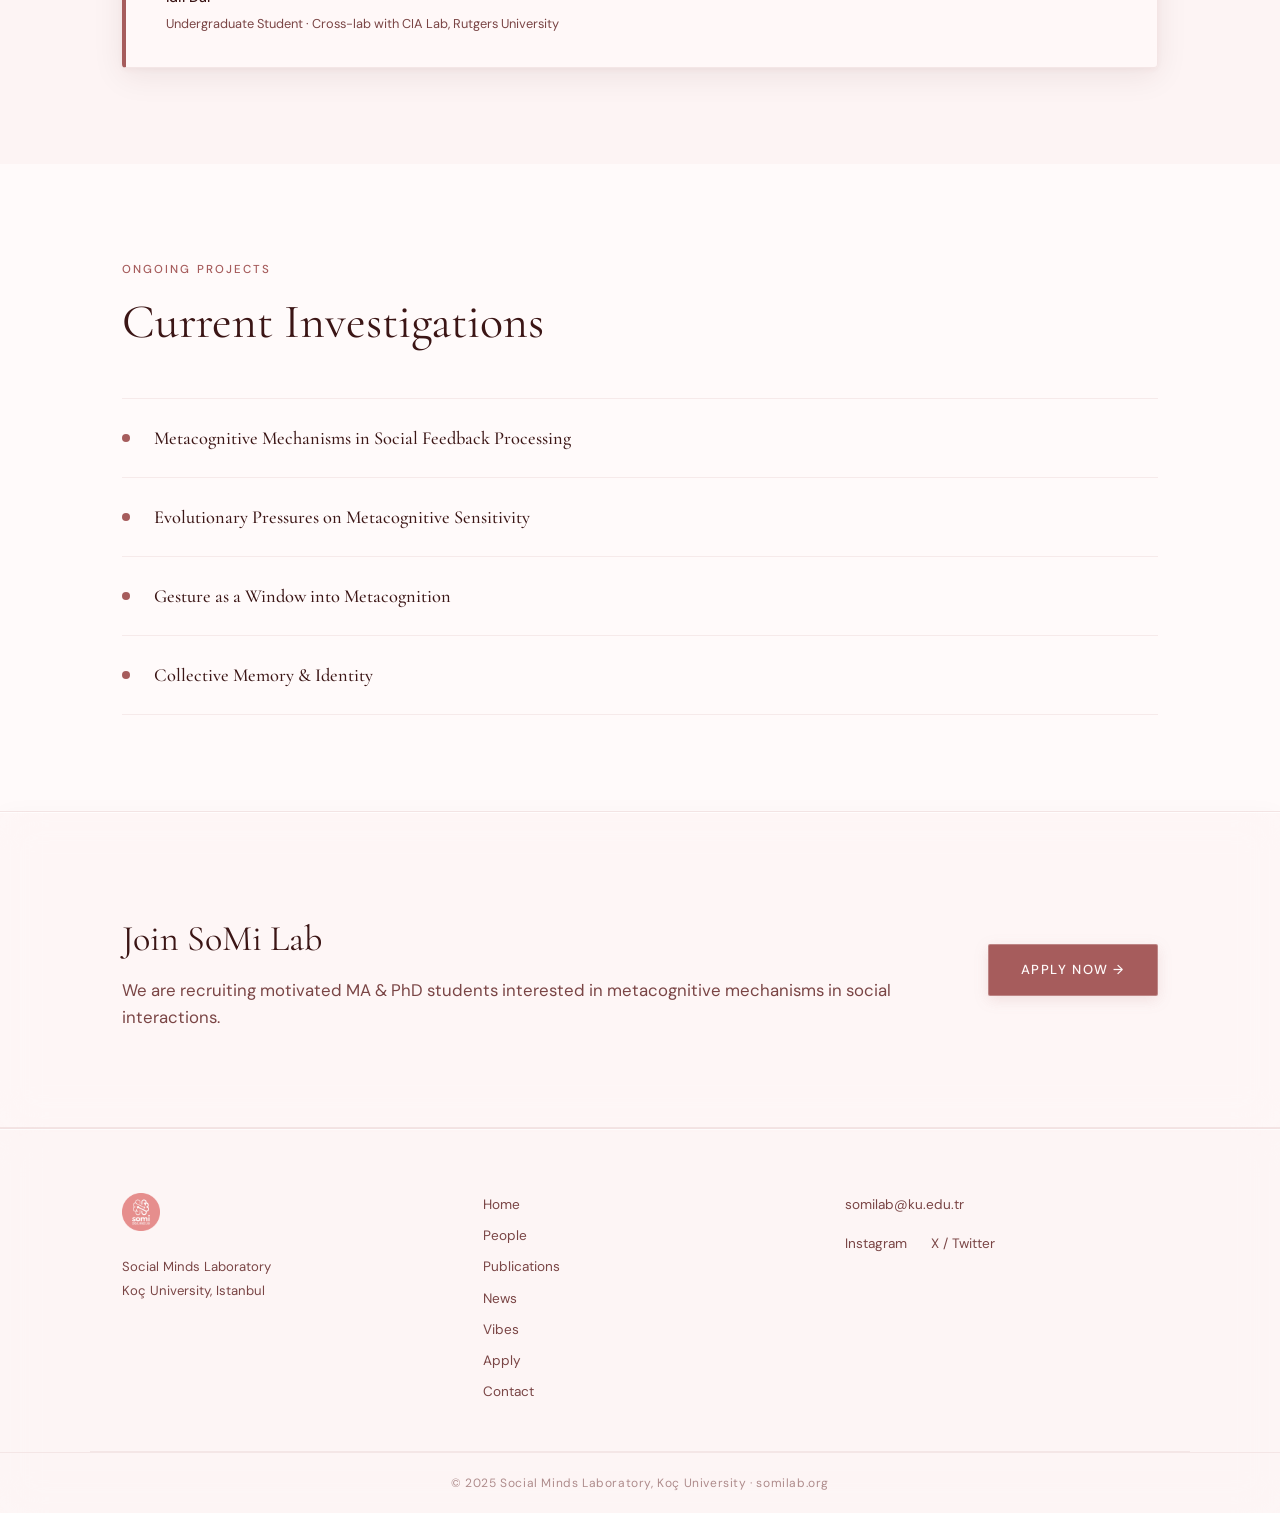
==== commit ac52a2a9: "chore: sync HTML page updates Co-Authored-By: Claude Sonnet 4.6 <noreply@anthropic.com>" ====
--- a/index.html
+++ b/index.html
@@ -292,7 +292,7 @@
         <a href="contact.html">Contact</a>
       </div>
       <div class="footer-contact">
-        <a href="mailto:somilab.ku@gmail.com">somilab.ku@gmail.com</a>
+        <a href="mailto:somilab@ku.edu.tr">somilab@ku.edu.tr</a>
         <div class="footer-social">
           <a href="https://www.instagram.com/somilab.ku/" target="_blank">Instagram</a>
           <a href="https://x.com/labsomi" target="_blank">X / Twitter</a>
--- a/style.css
+++ b/style.css
@@ -20,6 +20,15 @@
   --font-display: 'Cormorant Garamond', Georgia, serif;
   --font-body: 'DM Sans', system-ui, sans-serif;
   --nav-h: 90px;
+  /* glass system */
+  --glass-nav:    rgba(253, 244, 244, 0.38);
+  --glass-card:   rgba(255, 250, 250, 0.72);
+  --glass-modal:  rgba(255, 250, 250, 0.90);
+  --glass-blur:   blur(20px) saturate(180%);
+  --glass-blur-sm: blur(12px) saturate(150%);
+  --glass-border: rgba(166, 92, 92, 0.12);
+  --glass-shine:  inset 0 1px 0 rgba(255, 255, 255, 0.72);
+  --glass-shadow: 0 8px 32px rgba(59, 21, 21, 0.08), 0 2px 6px rgba(166, 92, 92, 0.06);
 }
 
 *,
@@ -36,6 +45,10 @@
 
 body {
   background: var(--white);
+  background-image:
+    radial-gradient(ellipse 65% 55% at 8% 0%,  rgba(248, 221, 220, 0.55) 0%, transparent 60%),
+    radial-gradient(ellipse 50% 60% at 96% 92%, rgba(230, 169, 168, 0.30) 0%, transparent 55%);
+  background-attachment: fixed;
   color: var(--slate);
   font-family: var(--font-body);
   font-size: 16px;
@@ -92,14 +105,17 @@
   align-items: center;
   justify-content: space-between;
   padding: 0 2.5rem;
-  background: rgba(250, 250, 248, 0.92);
-  backdrop-filter: blur(12px);
-  border-bottom: 1px solid var(--border-light);
-  transition: box-shadow 0.3s;
+  background: var(--glass-nav);
+  backdrop-filter: var(--glass-blur);
+  -webkit-backdrop-filter: var(--glass-blur);
+  border-bottom: 1px solid rgba(255, 255, 255, 0.35);
+  box-shadow: inset 0 1px 0 rgba(255, 255, 255, 0.55), 0 1px 0 rgba(166, 92, 92, 0.07);
+  transition: background 0.4s, box-shadow 0.4s;
 }
 
 #navbar.scrolled {
-  box-shadow: 0 2px 20px rgba(166, 92, 92, 0.10);
+  background: rgba(253, 244, 244, 0.70);
+  box-shadow: inset 0 1px 0 rgba(255, 255, 255, 0.55), 0 4px 24px rgba(166, 92, 92, 0.10);
 }
 
 .nav-logo {
@@ -346,16 +362,20 @@
 }
 
 .topic-card {
-  background: var(--white);
+  background: var(--glass-card);
+  backdrop-filter: var(--glass-blur-sm);
+  -webkit-backdrop-filter: var(--glass-blur-sm);
   padding: 2.5rem;
   position: relative;
-  transition: background 0.3s;
-  border: 2px solid transparent;
+  border: 1px solid var(--glass-border);
+  box-shadow: var(--glass-shine), var(--glass-shadow);
+  transition: background 0.3s, box-shadow 0.3s;
 }
 
 .topic-card:hover {
-  background: var(--gold-pale);
+  background: rgba(248, 221, 220, 0.82);
   border-color: var(--gold-light);
+  box-shadow: var(--glass-shine), 0 12px 40px rgba(59, 21, 21, 0.12);
   z-index: 1;
 }
 
@@ -486,21 +506,24 @@
 .project-modal-backdrop {
   position: absolute;
   inset: 0;
-  background: rgba(253, 244, 244, 0.25);
-  backdrop-filter: blur(6px);
-  -webkit-backdrop-filter: blur(6px);
+  background: rgba(59, 21, 21, 0.18);
+  backdrop-filter: blur(10px) saturate(1.4);
+  -webkit-backdrop-filter: blur(10px) saturate(1.4);
   animation: project-modal-fade 0.25s ease;
 }
 
 .project-modal-card {
   position: relative;
-  background: var(--white);
+  background: var(--glass-modal);
+  backdrop-filter: var(--glass-blur);
+  -webkit-backdrop-filter: var(--glass-blur);
   max-width: 560px;
   width: 100%;
   padding: 3rem 2.5rem 2.5rem;
-  border-radius: 4px;
-  box-shadow: 0 30px 80px -20px rgba(166, 92, 92, 0.15);
+  border-radius: 6px;
+  border: 1px solid var(--glass-border);
   border-top: 3px solid var(--gold);
+  box-shadow: var(--glass-shine), 0 30px 80px -20px rgba(59, 21, 21, 0.28);
   animation: project-modal-rise 0.3s cubic-bezier(0.2, 0.8, 0.2, 1);
 }
 
@@ -575,8 +598,14 @@
 
 /* ---- CTA ---- */
 .cta-section {
-  background: var(--slate);
-  padding: 5rem 0;
+  background: rgba(253, 244, 244, 0.52);
+  backdrop-filter: var(--glass-blur);
+  -webkit-backdrop-filter: var(--glass-blur);
+  border-top: 1px solid var(--glass-border);
+  border-bottom: 1px solid var(--glass-border);
+  box-shadow: var(--glass-shine), 0 4px 24px rgba(59, 21, 21, 0.03);
+  padding: 6rem 0;
+  position: relative;
 }
 
 .cta-inner {
@@ -584,37 +613,49 @@
   align-items: center;
   justify-content: space-between;
   gap: 2rem;
+  position: relative;
+  z-index: 2;
 }
 
 .cta-text h2 {
   font-family: var(--font-display);
-  font-size: 2rem;
+  font-size: 2.25rem;
   font-weight: 400;
-  color: var(--white);
+  color: var(--slate);
   margin-bottom: 0.5rem;
 }
 
 .cta-text p {
-  color: rgba(255, 255, 255, 0.65);
-  font-size: 0.95rem;
+  color: var(--slate-light);
+  font-size: 1.05rem;
+  line-height: 1.6;
 }
 
 .cta-section .btn-primary {
   background: var(--gold);
+  color: var(--white);
   white-space: nowrap;
   flex-shrink: 0;
+  border: 1px solid rgba(255, 255, 255, 0.25);
+  box-shadow: 0 4px 15px rgba(166, 92, 92, 0.15);
+  transition: background 0.25s, transform 0.25s, box-shadow 0.25s;
 }
 
 .cta-section .btn-primary:hover {
   background: var(--gold-light);
+  transform: translateY(-2px);
+  box-shadow: 0 6px 20px rgba(221, 131, 131, 0.25);
 }
 
 /* ---- PAGE HEADER ---- */
 .page-header {
   padding-top: calc(var(--nav-h) + 4rem);
   padding-bottom: 4rem;
-  background: var(--cream);
-  border-bottom: 1px solid var(--border);
+  background: linear-gradient(135deg, rgba(253, 244, 244, 0.88) 0%, rgba(248, 221, 220, 0.60) 100%);
+  backdrop-filter: var(--glass-blur-sm);
+  -webkit-backdrop-filter: var(--glass-blur-sm);
+  border-bottom: 1px solid var(--glass-border);
+  position: relative;
 }
 
 .page-header--dark {
@@ -926,38 +967,46 @@
 }
 
 .apply-sidebar-card {
-  background: var(--cream);
+  background: var(--glass-card);
+  backdrop-filter: var(--glass-blur-sm);
+  -webkit-backdrop-filter: var(--glass-blur-sm);
   padding: 1.5rem;
-  border: 1px solid var(--border);
-}
-
+  border: 1px solid var(--glass-border);
+  box-shadow: var(--glass-shine), var(--glass-shadow);
+  border-radius: 4px;
+}
+
+.sidebar-icon {
+  font-size: 1.5rem;
+  margin-bottom: 0.5rem;
+}
+
+.apply-sidebar-card h3 {
+  font-family: var(--font-display);
+  font-size: 1.1rem;
+  font-weight: 500;
+  color: var(--slate);
+  margin-bottom: 0.5rem;
+}
+
+.apply-sidebar-card p {
+  font-size: 0.85rem;
+  color: var(--slate-light);
+  line-height: 1.6;
+}
+
+/* Highlight overrides */
 .apply-sidebar-card--highlight {
   background: var(--slate);
   border-color: var(--slate);
 }
 
-.apply-sidebar-card--highlight h3,
+.apply-sidebar-card--highlight h3 {
+  color: var(--white);
+}
+
 .apply-sidebar-card--highlight p {
-  color: rgba(255, 255, 255, 0.85);
-}
-
-.sidebar-icon {
-  font-size: 1.5rem;
-  margin-bottom: 0.5rem;
-}
-
-.apply-sidebar-card h3 {
-  font-family: var(--font-display);
-  font-size: 1.1rem;
-  font-weight: 500;
-  color: var(--slate);
-  margin-bottom: 0.5rem;
-}
-
-.apply-sidebar-card p {
-  font-size: 0.85rem;
-  color: var(--slate-light);
-  line-height: 1.6;
+  color: rgba(255, 255, 255, 0.9);
 }
 
 /* ---- NEWS ---- */
@@ -974,14 +1023,18 @@
 }
 
 .news-card {
-  background: var(--white);
+  background: var(--glass-card);
+  backdrop-filter: var(--glass-blur-sm);
+  -webkit-backdrop-filter: var(--glass-blur-sm);
   padding: 2.5rem;
-  border: 1px solid transparent;
-  transition: all 0.2s;
+  border: 1px solid var(--glass-border);
+  box-shadow: var(--glass-shine);
+  transition: background 0.25s, box-shadow 0.25s;
 }
 
 .news-card:hover {
-  background: var(--cream);
+  background: rgba(248, 221, 220, 0.80);
+  box-shadow: var(--glass-shine), 0 8px 28px rgba(59, 21, 21, 0.08);
 }
 
 .news-card--placeholder {
@@ -1079,42 +1132,22 @@
   text-decoration: underline;
 }
 
-.contact-map-placeholder {
-  background: var(--cream);
+.contact-map-wrap {
+  width: 100%;
+  height: 400px;
   border: 1px solid var(--border);
-  display: flex;
-  align-items: center;
-  justify-content: center;
-  min-height: 350px;
-}
-
-.map-inner {
-  text-align: center;
-  padding: 2rem;
-}
-
-.map-inner p {
-  margin-bottom: 0.5rem;
-  color: var(--slate-light);
-}
-
-.map-inner p:first-child {
-  font-size: 3rem;
-  margin-bottom: 1rem;
-}
-
-.map-inner strong {
-  color: var(--slate);
-}
-
-.map-inner .btn-outline {
-  margin-top: 1.5rem;
+  border-radius: 8px;
+  overflow: hidden;
+  box-shadow: 0 10px 30px rgba(166, 92, 92, 0.08);
 }
 
 /* ---- FOOTER ---- */
 .footer {
-  background: rgba(250, 250, 248, 0.92);
-  border-top: 1px solid var(--border-light);
+  background: rgba(253, 244, 244, 0.70);
+  backdrop-filter: var(--glass-blur);
+  -webkit-backdrop-filter: var(--glass-blur);
+  border-top: 1px solid var(--glass-border);
+  box-shadow: var(--glass-shine);
   padding: 4rem 0 0;
 }
 
@@ -1274,12 +1307,14 @@
     top: var(--nav-h);
     left: 0;
     right: 0;
-    background: var(--white);
+    background: rgba(253, 244, 244, 0.88);
+    backdrop-filter: var(--glass-blur);
+    -webkit-backdrop-filter: var(--glass-blur);
     flex-direction: column;
     padding: 2rem;
     gap: 1.5rem;
-    border-bottom: 1px solid var(--border);
-    box-shadow: 0 10px 30px rgba(0, 0, 0, 0.08);
+    border-bottom: 1px solid var(--glass-border);
+    box-shadow: 0 12px 36px rgba(59, 21, 21, 0.10);
   }
 
   .nav-links.open {
@@ -1342,21 +1377,25 @@
   align-items: center;
   justify-content: space-between;
   gap: 1.5rem;
-  background: var(--white);
-  border: 1px solid var(--border);
+  background: var(--glass-card);
+  backdrop-filter: var(--glass-blur-sm);
+  -webkit-backdrop-filter: var(--glass-blur-sm);
+  border: 1px solid var(--glass-border);
   border-left: 4px solid var(--gold);
+  box-shadow: var(--glass-shine), var(--glass-shadow);
   padding: 2rem 2.5rem;
   cursor: pointer;
   text-align: left;
   width: 100%;
   box-sizing: border-box;
+  border-radius: 4px;
   transition: border-color 0.2s, box-shadow 0.2s, background 0.2s;
 }
 
 .student-research-card:hover {
   border-left-color: var(--gold-light);
-  background: var(--gold-pale);
-  box-shadow: 0 4px 24px rgba(166, 92, 92, 0.12);
+  background: rgba(248, 221, 220, 0.82);
+  box-shadow: var(--glass-shine), 0 8px 32px rgba(59, 21, 21, 0.12);
 }
 
 .student-research-card:focus-visible {
@@ -1450,14 +1489,18 @@
 
 .sr-modal-card {
   position: relative;
-  background: var(--white);
+  background: var(--glass-modal);
+  backdrop-filter: var(--glass-blur);
+  -webkit-backdrop-filter: var(--glass-blur);
   max-width: 680px;
   width: 100%;
   max-height: 85vh;
   overflow-y: auto;
   padding: 3rem;
+  border-radius: 6px;
+  border: 1px solid var(--glass-border);
   border-top: 4px solid var(--gold);
-  box-shadow: 0 24px 80px rgba(59, 21, 21, 0.22);
+  box-shadow: var(--glass-shine), 0 28px 80px rgba(59, 21, 21, 0.26);
   transform: translateY(16px);
   transition: transform 0.3s ease;
 }
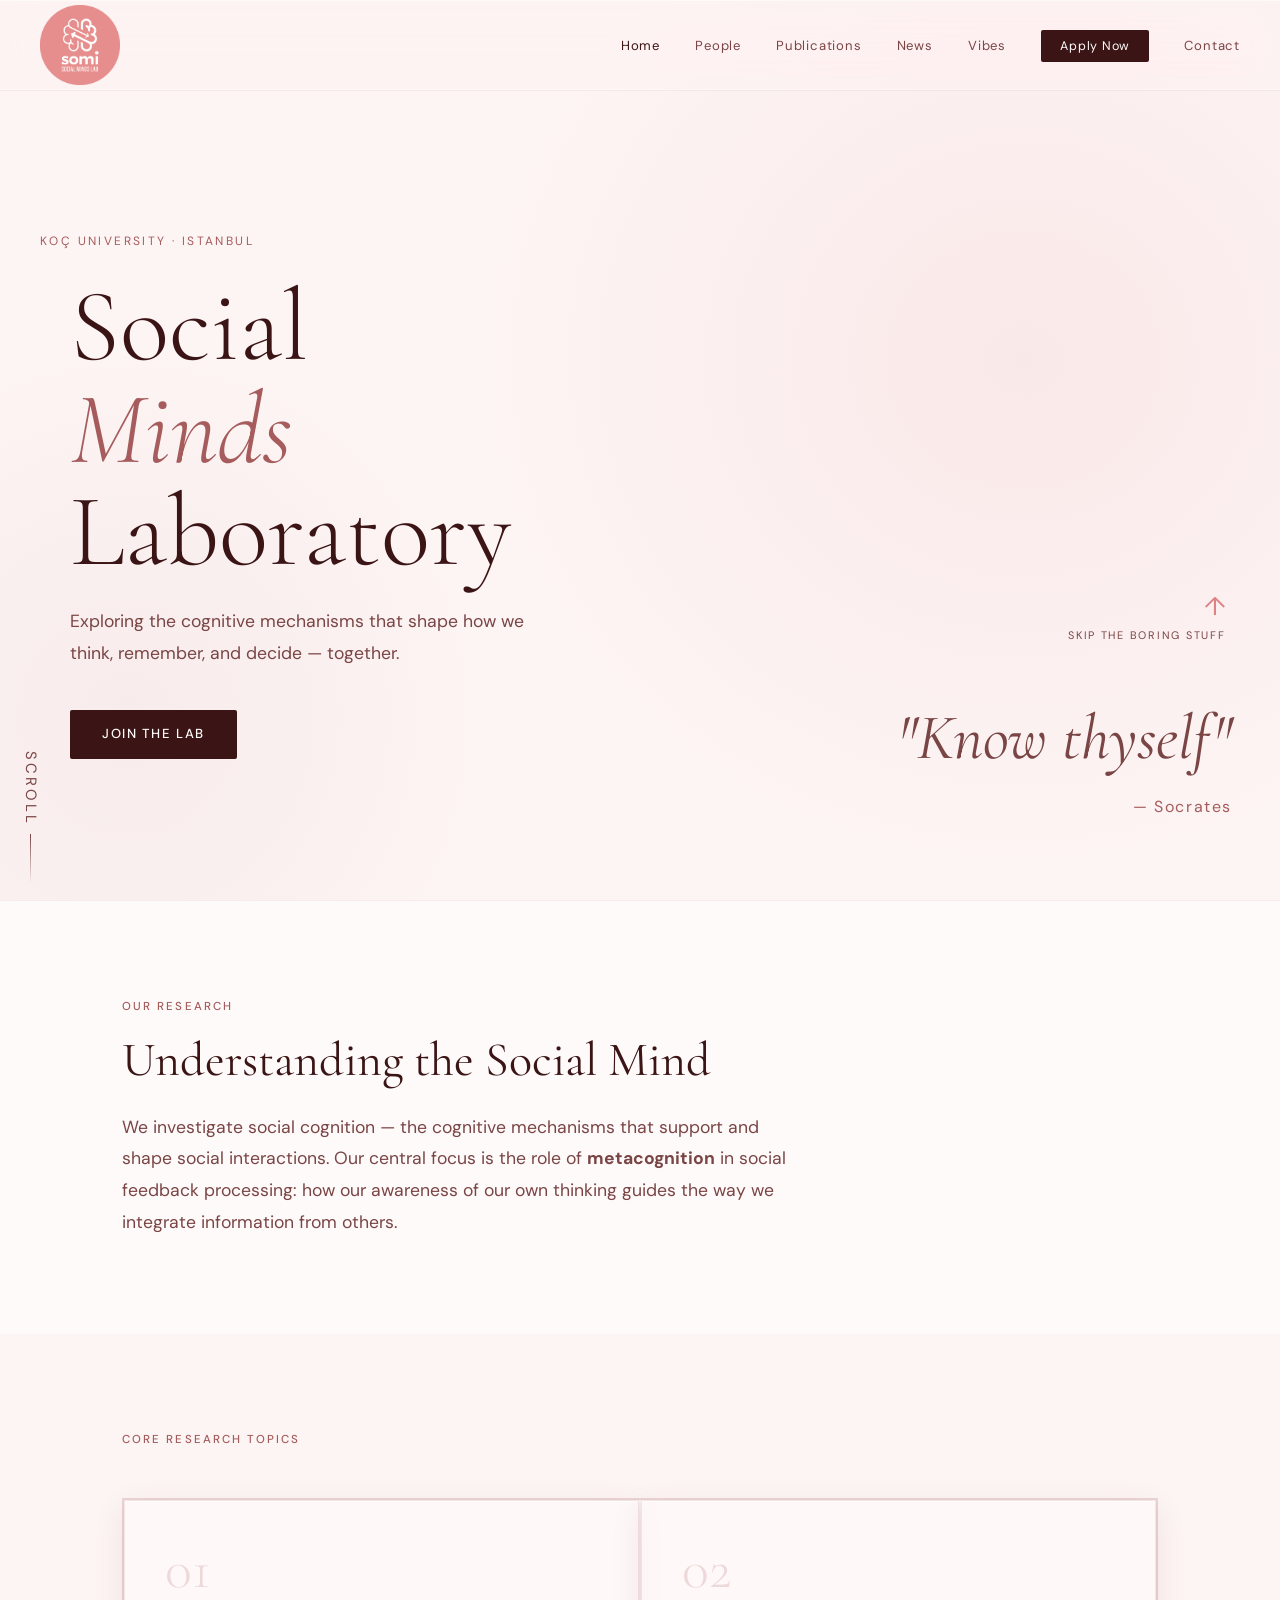
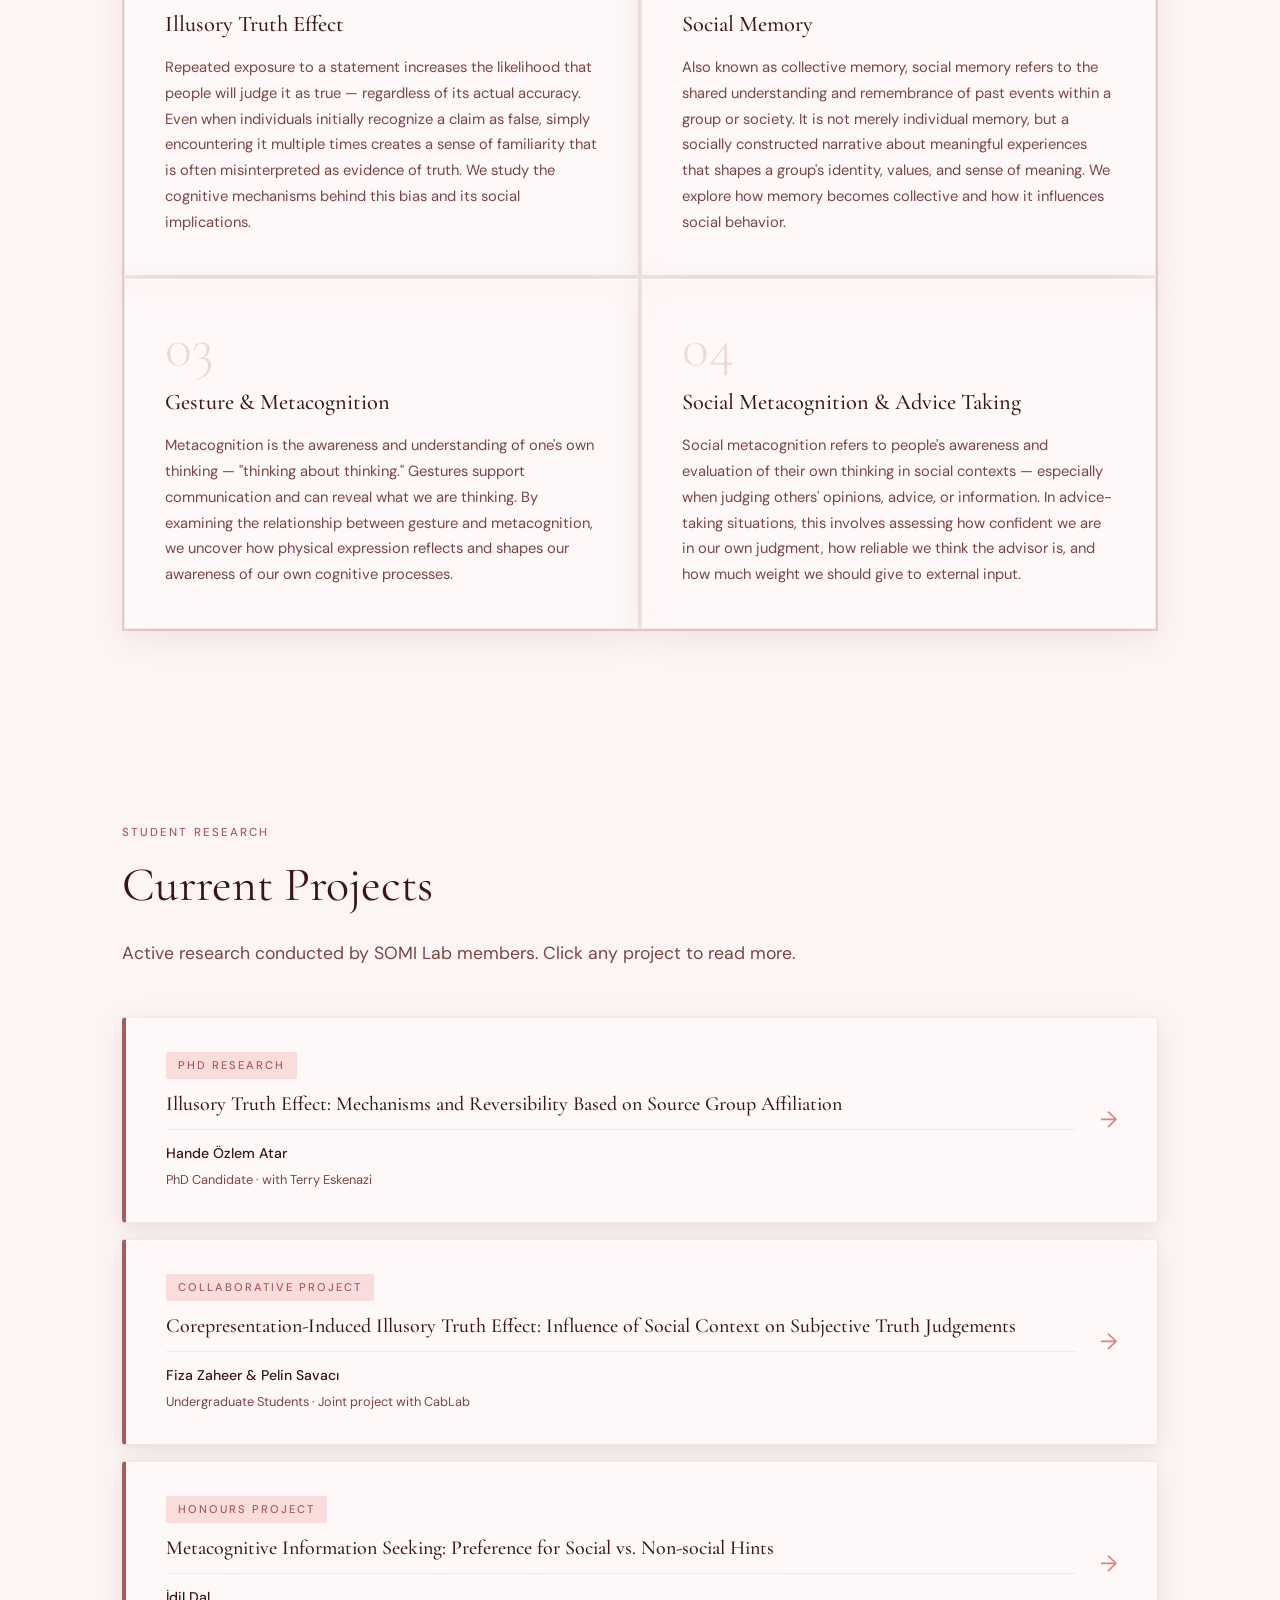
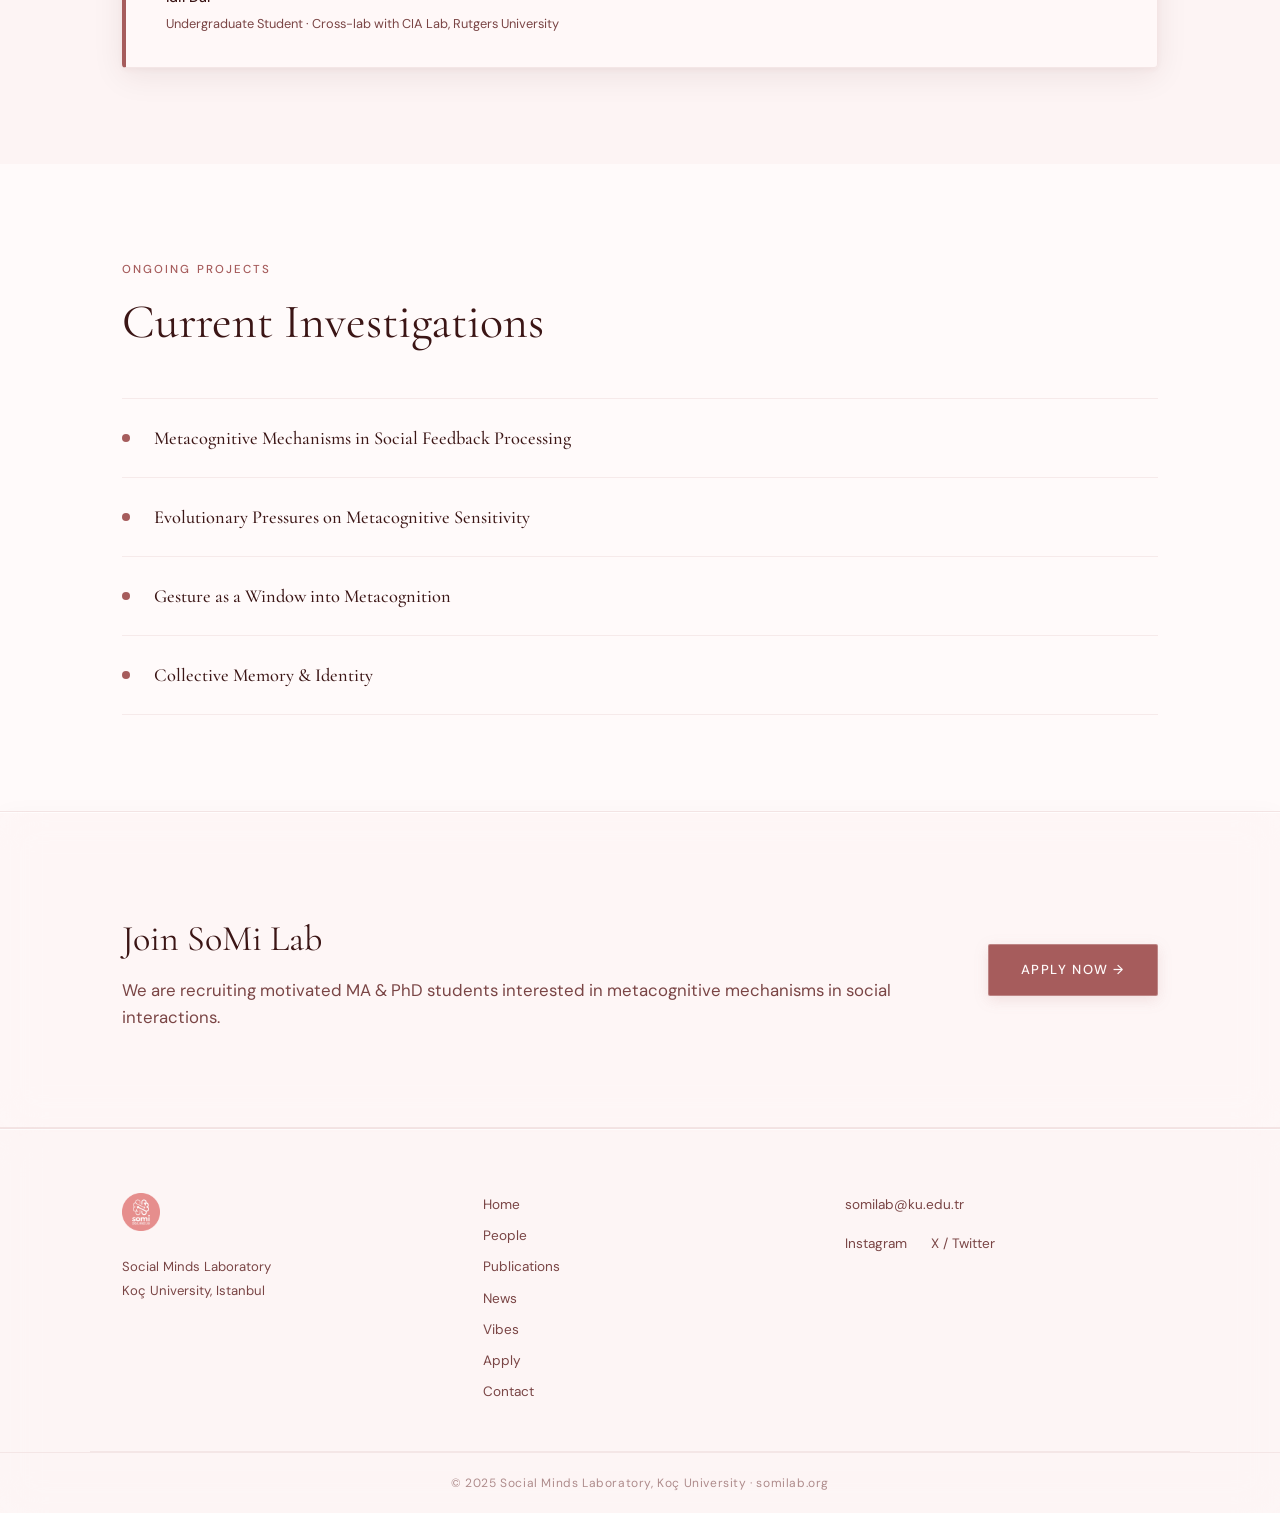
==== commit 2d4a879d: "feat: add Vibes hint arrow above hero quote on homepage Bouncing upward arrow + 'skip the boring stu" ====
--- a/index.html
+++ b/index.html
@@ -50,6 +50,10 @@
       </p>
       <a href="apply.html" class="btn-primary">Join the Lab</a>
     </div>
+    <a href="vibes.html" class="hero-vibes-hint" aria-label="Go to Vibes">
+      <div class="vibes-hint-arrow">↑</div>
+      <span class="vibes-hint-text">skip the boring stuff</span>
+    </a>
     <div class="hero-quote">
       <blockquote>"Know thyself"</blockquote>
       <cite>— Socrates</cite>
--- a/style.css
+++ b/style.css
@@ -295,6 +295,48 @@
   color: var(--white);
 }
 
+.hero-vibes-hint {
+  position: absolute;
+  bottom: 16rem;
+  right: 3.4rem;
+  display: flex;
+  flex-direction: column;
+  align-items: flex-end;
+  gap: 0.35rem;
+  text-decoration: none;
+  animation: fadeUp 1.2s 0.6s ease both;
+}
+
+.vibes-hint-arrow {
+  font-size: 1.6rem;
+  color: var(--gold-light);
+  line-height: 1;
+  animation: hintBounce 1.9s ease-in-out infinite;
+}
+
+.vibes-hint-text {
+  font-family: var(--font-body);
+  font-size: 0.68rem;
+  font-weight: 400;
+  letter-spacing: 0.16em;
+  text-transform: uppercase;
+  color: var(--slate-light);
+  transition: color 0.2s;
+}
+
+.hero-vibes-hint:hover .vibes-hint-text {
+  color: var(--gold);
+}
+
+.hero-vibes-hint:hover .vibes-hint-arrow {
+  color: var(--gold);
+}
+
+@keyframes hintBounce {
+  0%, 100% { transform: translateY(0); }
+  50%       { transform: translateY(-7px); }
+}
+
 .hero-quote {
   position: absolute;
   bottom: 5rem;
@@ -1295,7 +1337,8 @@
     text-align: center;
   }
 
-  .hero-quote {
+  .hero-quote,
+  .hero-vibes-hint {
     display: none;
   }
 }
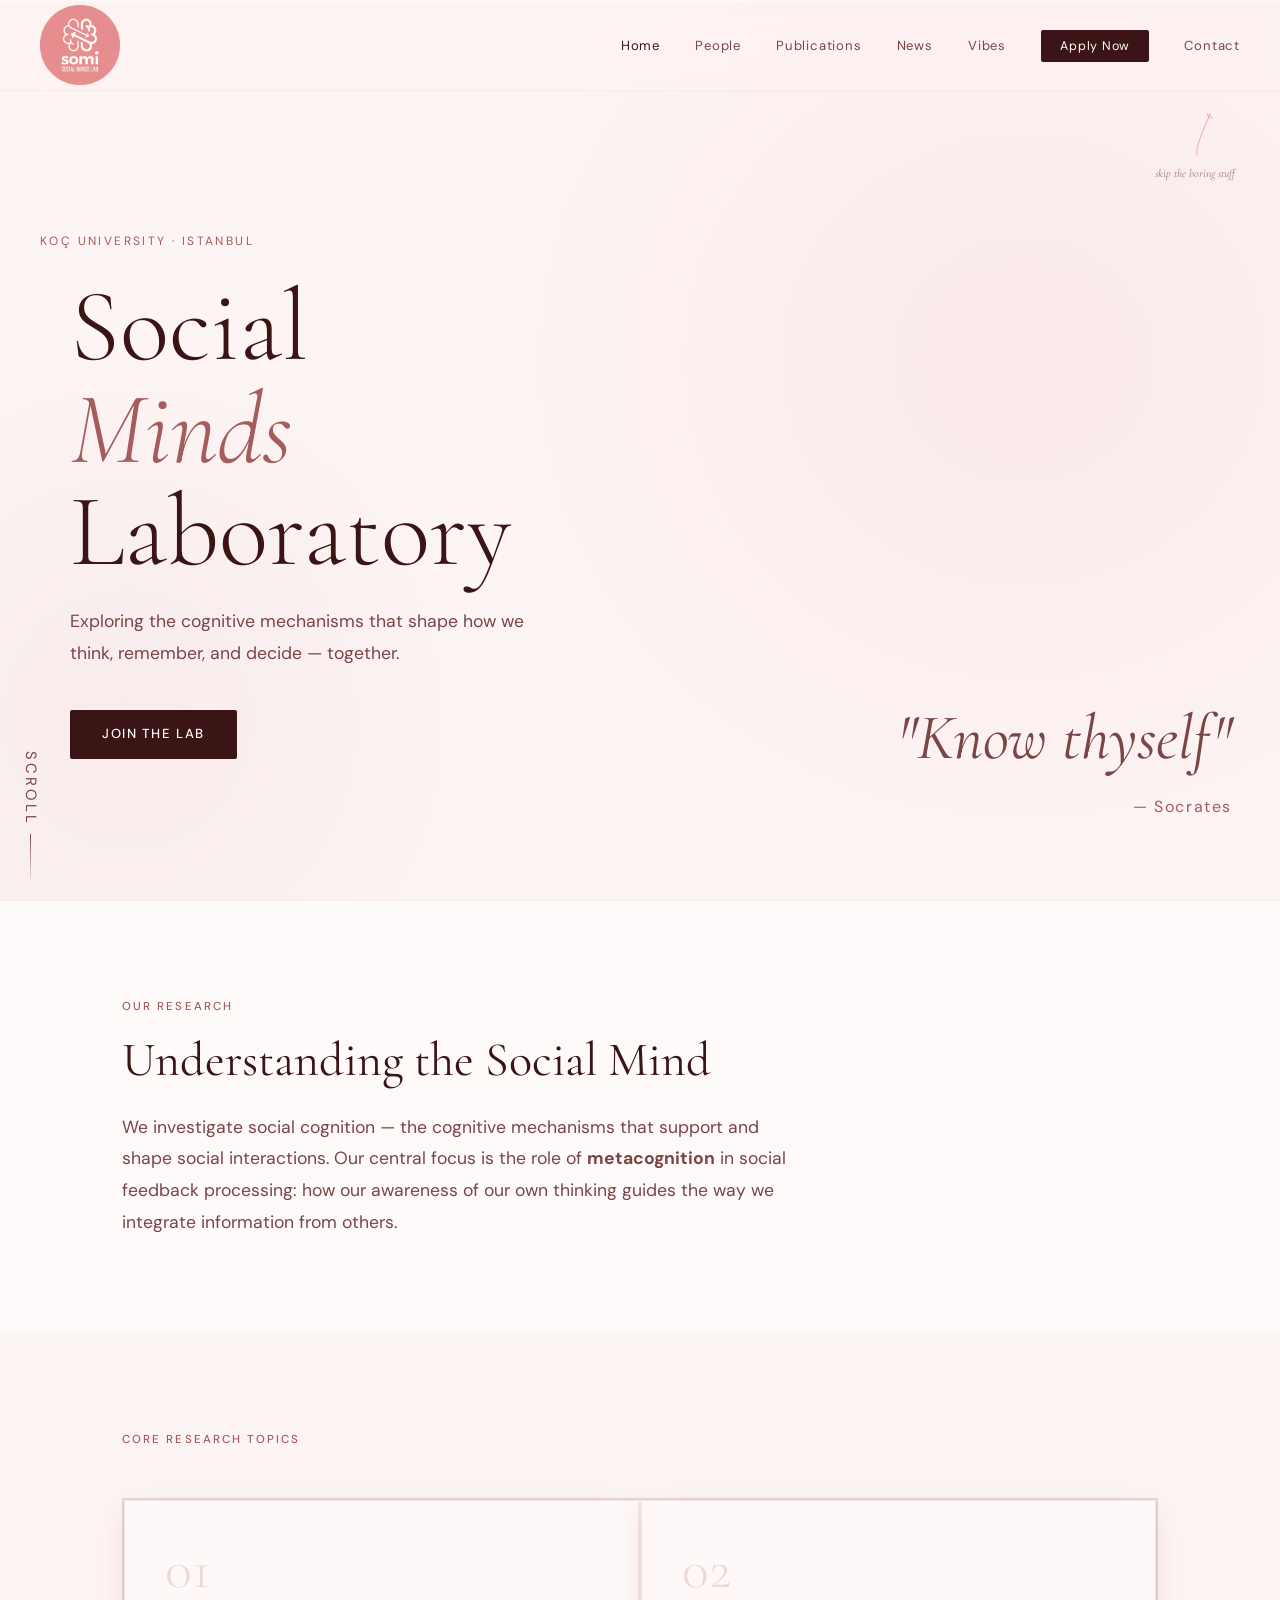
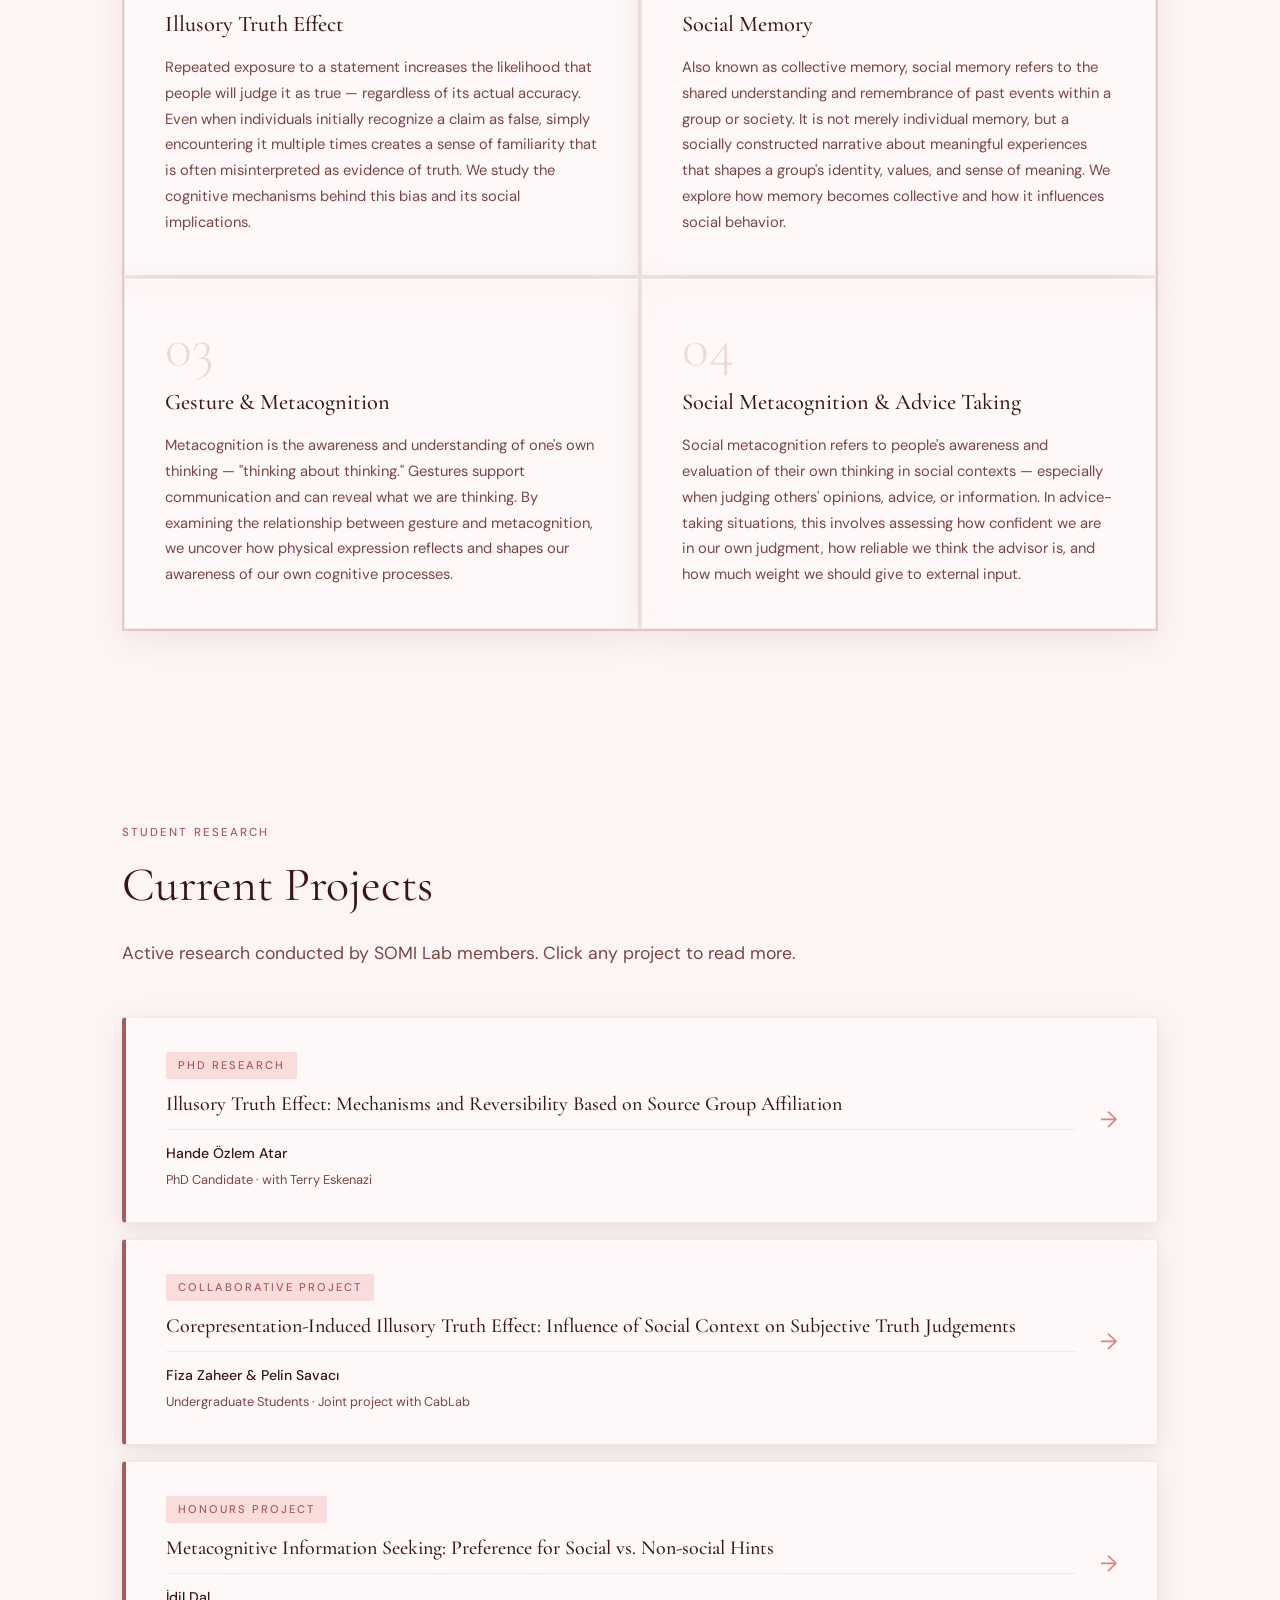
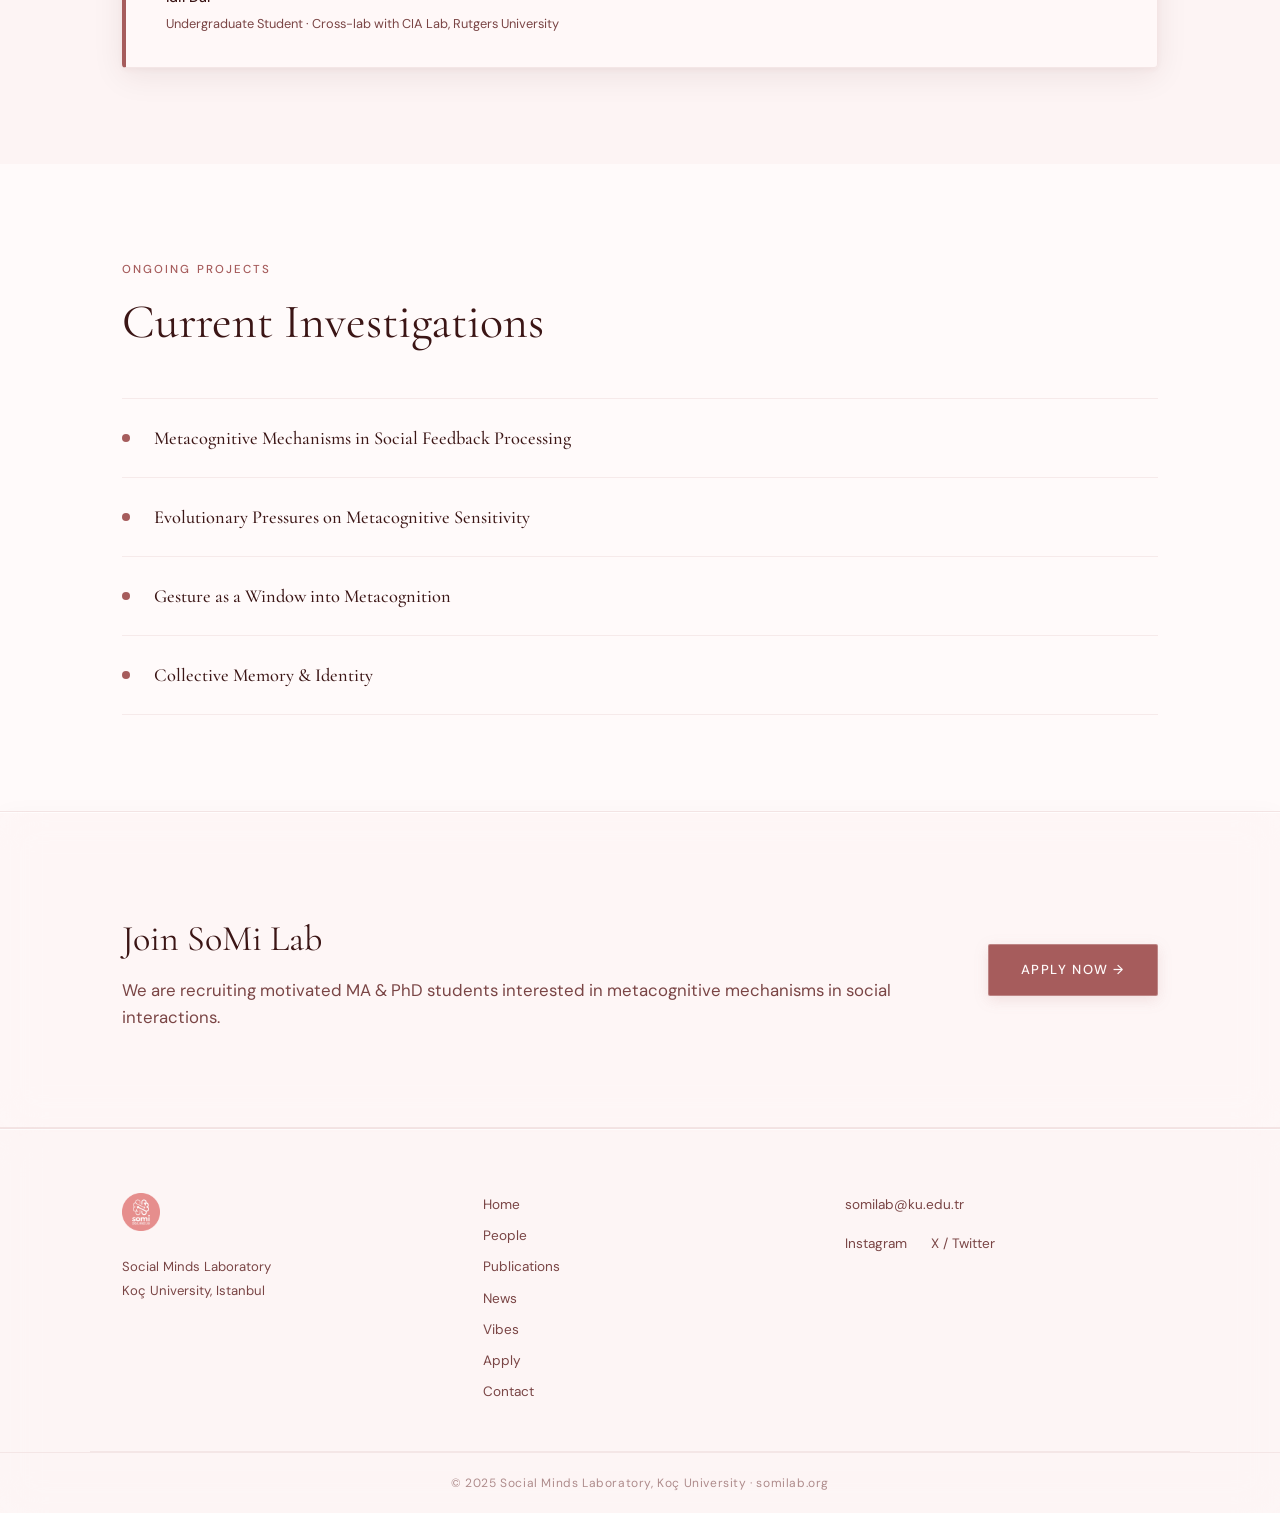
==== commit 59f56ab5: "fix: vibes hint as static SVG arrow in top-right corner Replace animated button-style hint with a st" ====
--- a/index.html
+++ b/index.html
@@ -51,7 +51,10 @@
       <a href="apply.html" class="btn-primary">Join the Lab</a>
     </div>
     <a href="vibes.html" class="hero-vibes-hint" aria-label="Go to Vibes">
-      <div class="vibes-hint-arrow">↑</div>
+      <svg class="vibes-hint-svg" viewBox="0 0 70 80" fill="none" xmlns="http://www.w3.org/2000/svg">
+        <path d="M38 72 C36 55, 50 30, 58 8" stroke="#DD8383" stroke-width="1.5" stroke-linecap="round" fill="none"/>
+        <path d="M54 6 L58 14 M58 6 L62 14" stroke="#DD8383" stroke-width="1.5" stroke-linecap="round"/>
+      </svg>
       <span class="vibes-hint-text">skip the boring stuff</span>
     </a>
     <div class="hero-quote">
--- a/style.css
+++ b/style.css
@@ -297,44 +297,28 @@
 
 .hero-vibes-hint {
   position: absolute;
-  bottom: 16rem;
-  right: 3.4rem;
+  top: calc(var(--nav-h) + 1.2rem);
+  right: 2.8rem;
   display: flex;
   flex-direction: column;
-  align-items: flex-end;
-  gap: 0.35rem;
+  align-items: center;
+  gap: 0.2rem;
   text-decoration: none;
-  animation: fadeUp 1.2s 0.6s ease both;
-}
-
-.vibes-hint-arrow {
-  font-size: 1.6rem;
-  color: var(--gold-light);
-  line-height: 1;
-  animation: hintBounce 1.9s ease-in-out infinite;
+}
+
+.vibes-hint-svg {
+  width: 44px;
+  height: 52px;
+  opacity: 0.65;
 }
 
 .vibes-hint-text {
-  font-family: var(--font-body);
-  font-size: 0.68rem;
-  font-weight: 400;
-  letter-spacing: 0.16em;
-  text-transform: uppercase;
-  color: var(--slate-light);
-  transition: color 0.2s;
-}
-
-.hero-vibes-hint:hover .vibes-hint-text {
-  color: var(--gold);
-}
-
-.hero-vibes-hint:hover .vibes-hint-arrow {
-  color: var(--gold);
-}
-
-@keyframes hintBounce {
-  0%, 100% { transform: translateY(0); }
-  50%       { transform: translateY(-7px); }
+  font-family: var(--font-display);
+  font-style: italic;
+  font-size: 0.72rem;
+  color: var(--slate-light);
+  opacity: 0.7;
+  white-space: nowrap;
 }
 
 .hero-quote {
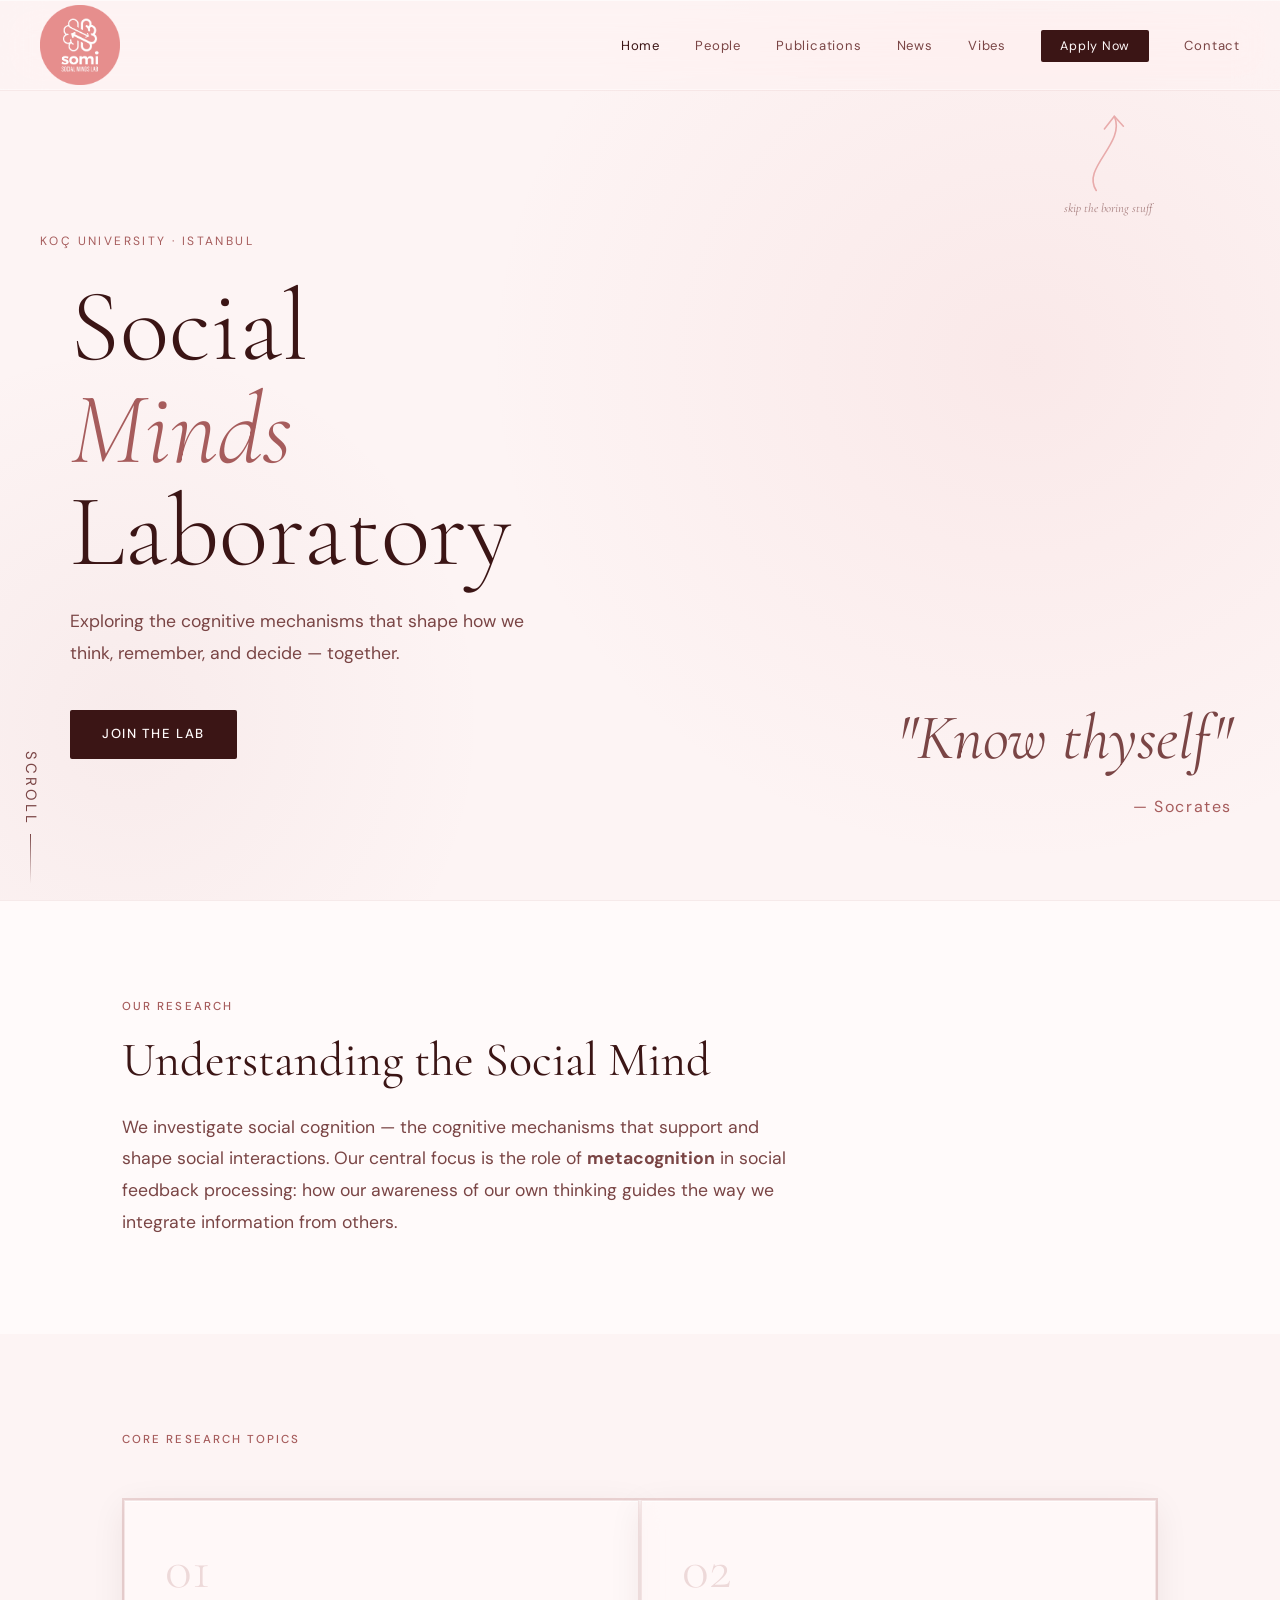
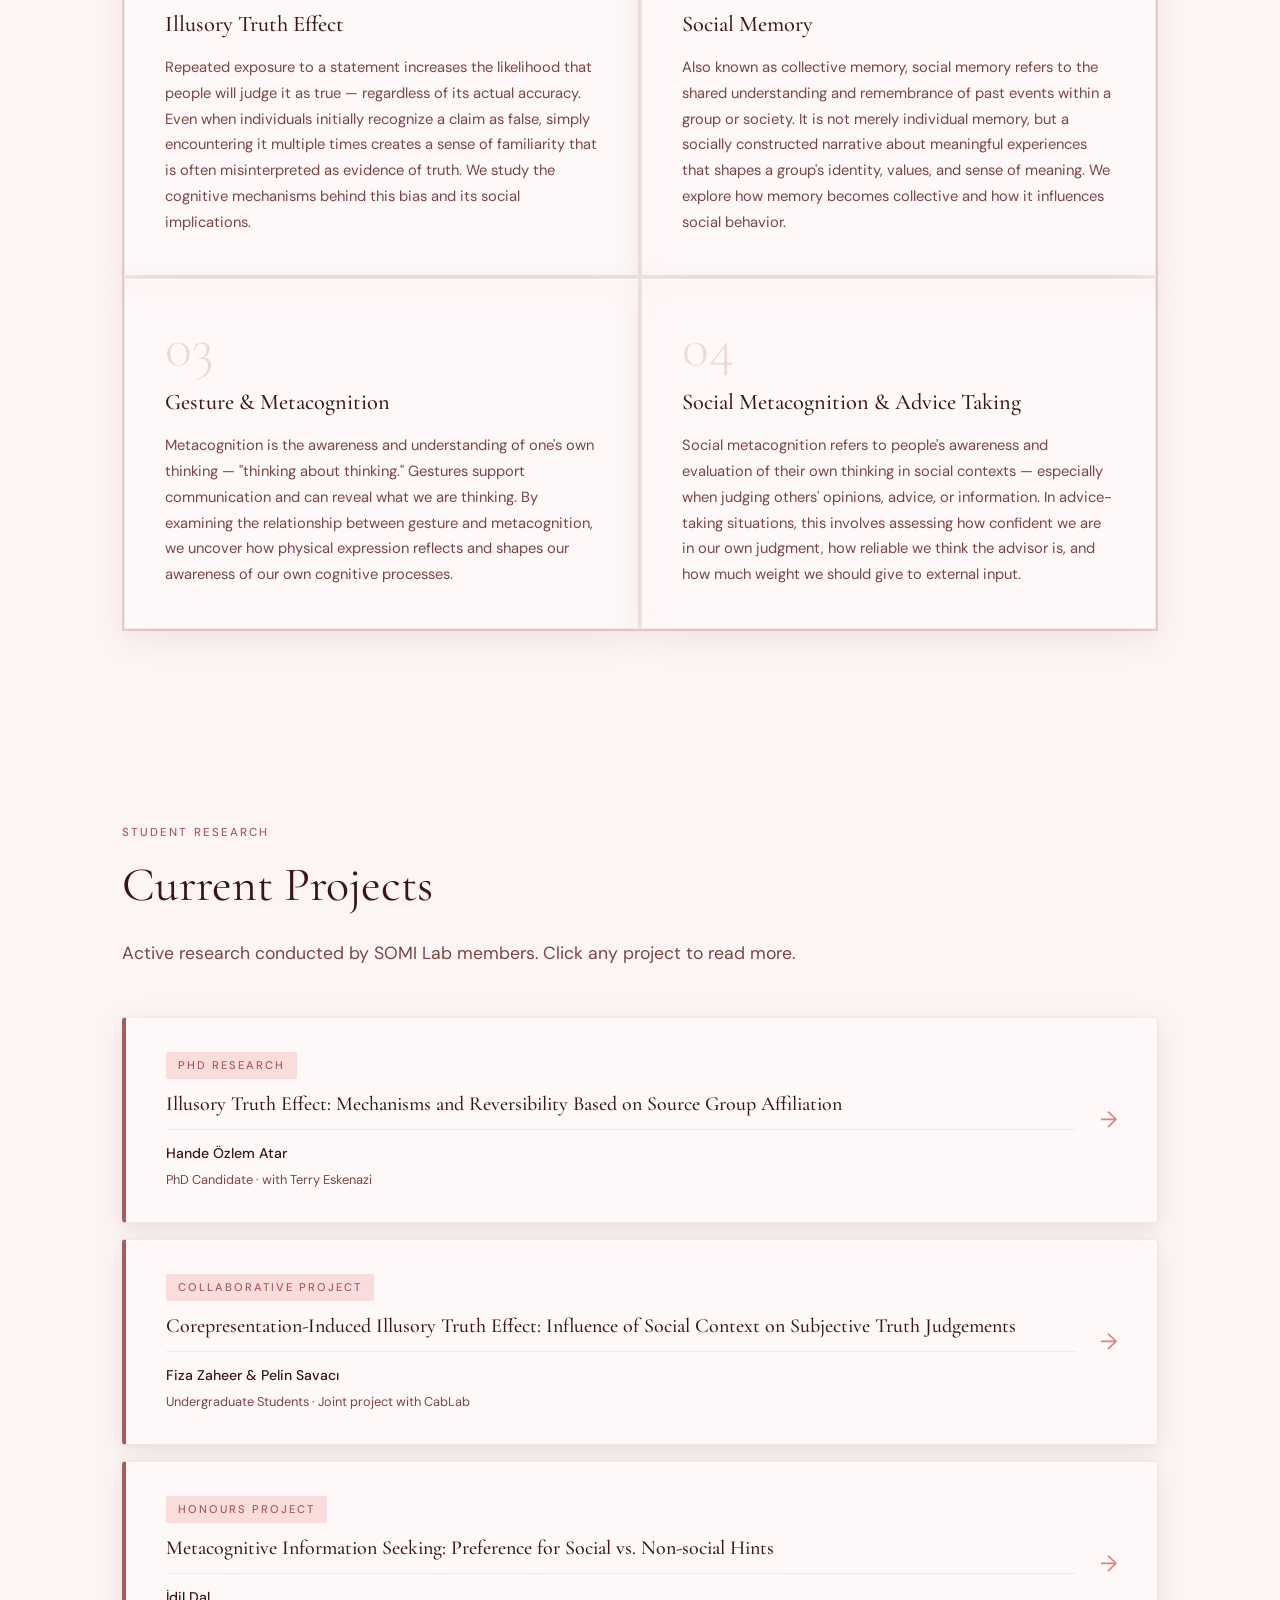
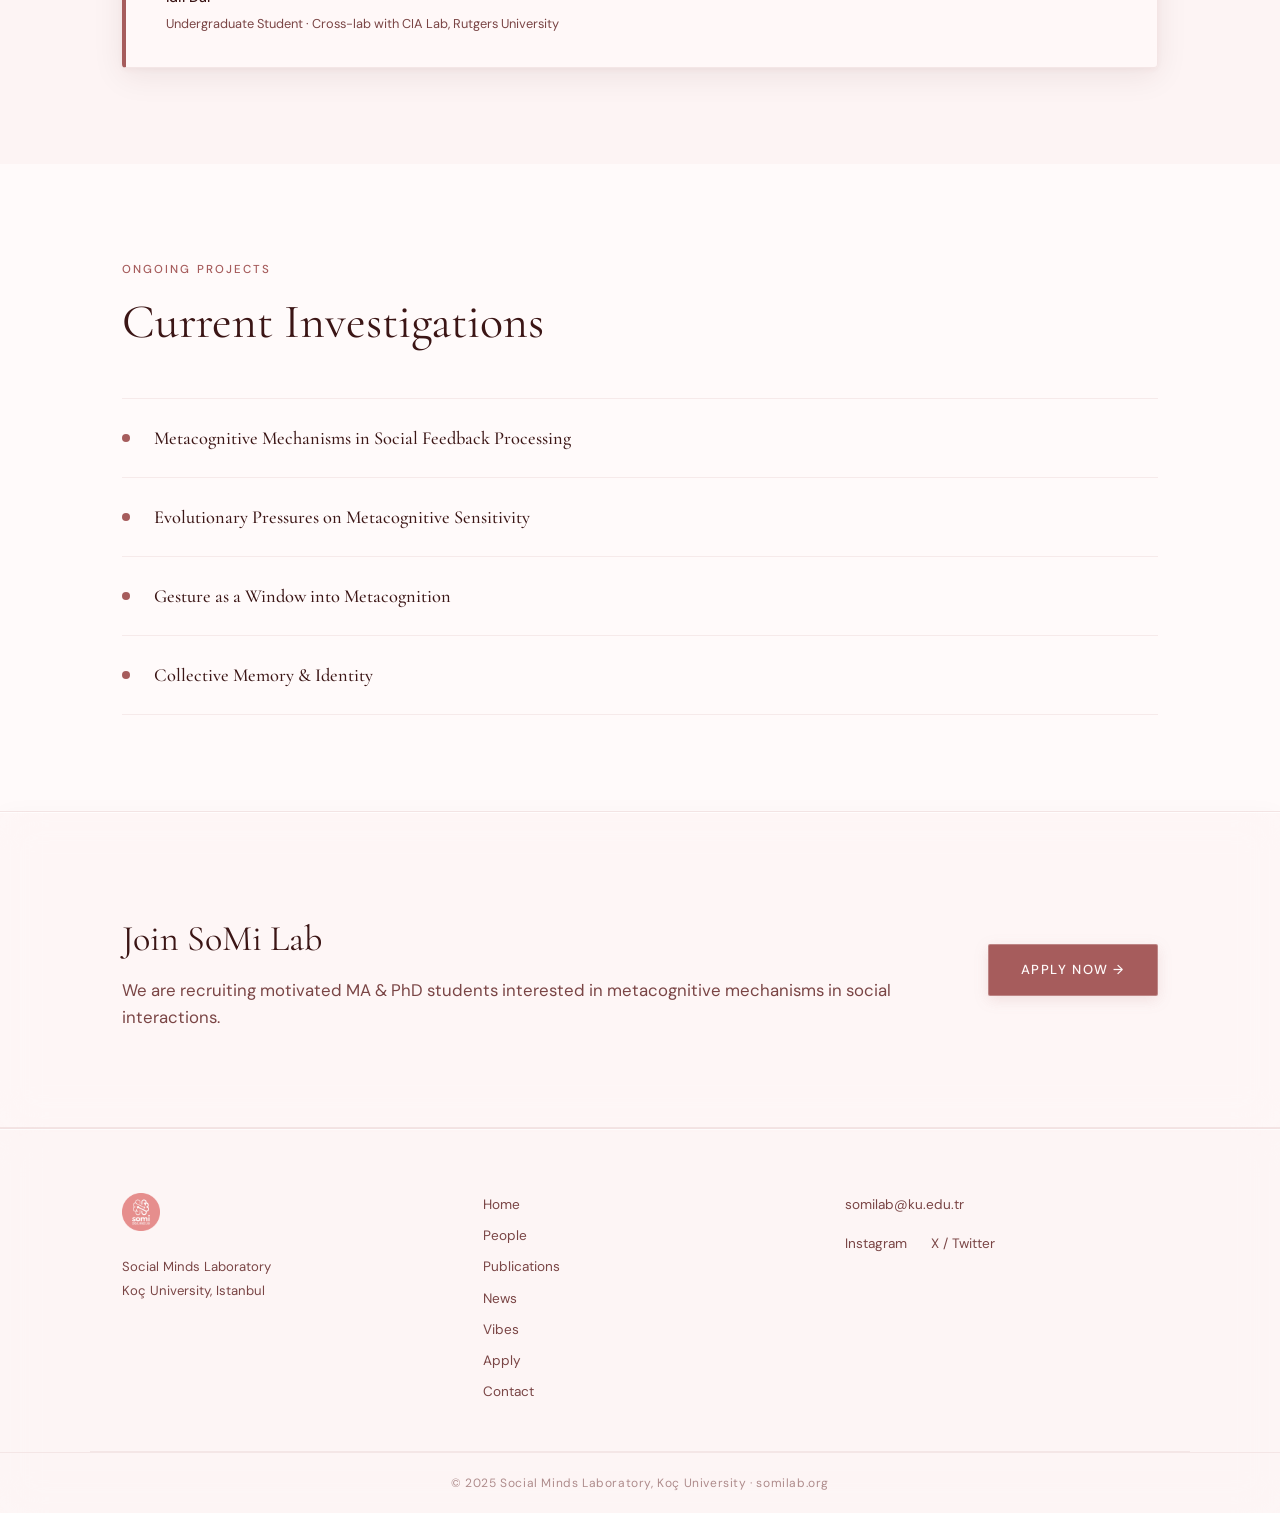
==== commit 00431ad6: "fix: vibes hint — proper arrowhead, bigger, further left, not clickable - SVG redrawn: cubic bezier " ====
--- a/index.html
+++ b/index.html
@@ -50,13 +50,15 @@
       </p>
       <a href="apply.html" class="btn-primary">Join the Lab</a>
     </div>
-    <a href="vibes.html" class="hero-vibes-hint" aria-label="Go to Vibes">
-      <svg class="vibes-hint-svg" viewBox="0 0 70 80" fill="none" xmlns="http://www.w3.org/2000/svg">
-        <path d="M38 72 C36 55, 50 30, 58 8" stroke="#DD8383" stroke-width="1.5" stroke-linecap="round" fill="none"/>
-        <path d="M54 6 L58 14 M58 6 L62 14" stroke="#DD8383" stroke-width="1.5" stroke-linecap="round"/>
+    <div class="hero-vibes-hint">
+      <svg class="vibes-hint-svg" viewBox="0 0 70 95" fill="none" xmlns="http://www.w3.org/2000/svg">
+        <!-- curved arrow body -->
+        <path d="M 22 90 C 5 65, 55 38, 42 8" stroke="#DD8383" stroke-width="1.8" stroke-linecap="round"/>
+        <!-- arrowhead — V shape at tip (42, 8) -->
+        <path d="M 31 22 L 42 8 L 52 19" stroke="#DD8383" stroke-width="1.8" stroke-linecap="round" stroke-linejoin="round"/>
       </svg>
       <span class="vibes-hint-text">skip the boring stuff</span>
-    </a>
+    </div>
     <div class="hero-quote">
       <blockquote>"Know thyself"</blockquote>
       <cite>— Socrates</cite>
--- a/style.css
+++ b/style.css
@@ -298,26 +298,27 @@
 .hero-vibes-hint {
   position: absolute;
   top: calc(var(--nav-h) + 1.2rem);
-  right: 2.8rem;
+  right: 8rem;
   display: flex;
   flex-direction: column;
   align-items: center;
   gap: 0.2rem;
-  text-decoration: none;
+  pointer-events: none;
+  user-select: none;
 }
 
 .vibes-hint-svg {
-  width: 44px;
-  height: 52px;
+  width: 64px;
+  height: 86px;
+  opacity: 0.62;
+}
+
+.vibes-hint-text {
+  font-family: var(--font-display);
+  font-style: italic;
+  font-size: 0.78rem;
+  color: var(--slate-light);
   opacity: 0.65;
-}
-
-.vibes-hint-text {
-  font-family: var(--font-display);
-  font-style: italic;
-  font-size: 0.72rem;
-  color: var(--slate-light);
-  opacity: 0.7;
   white-space: nowrap;
 }
 
